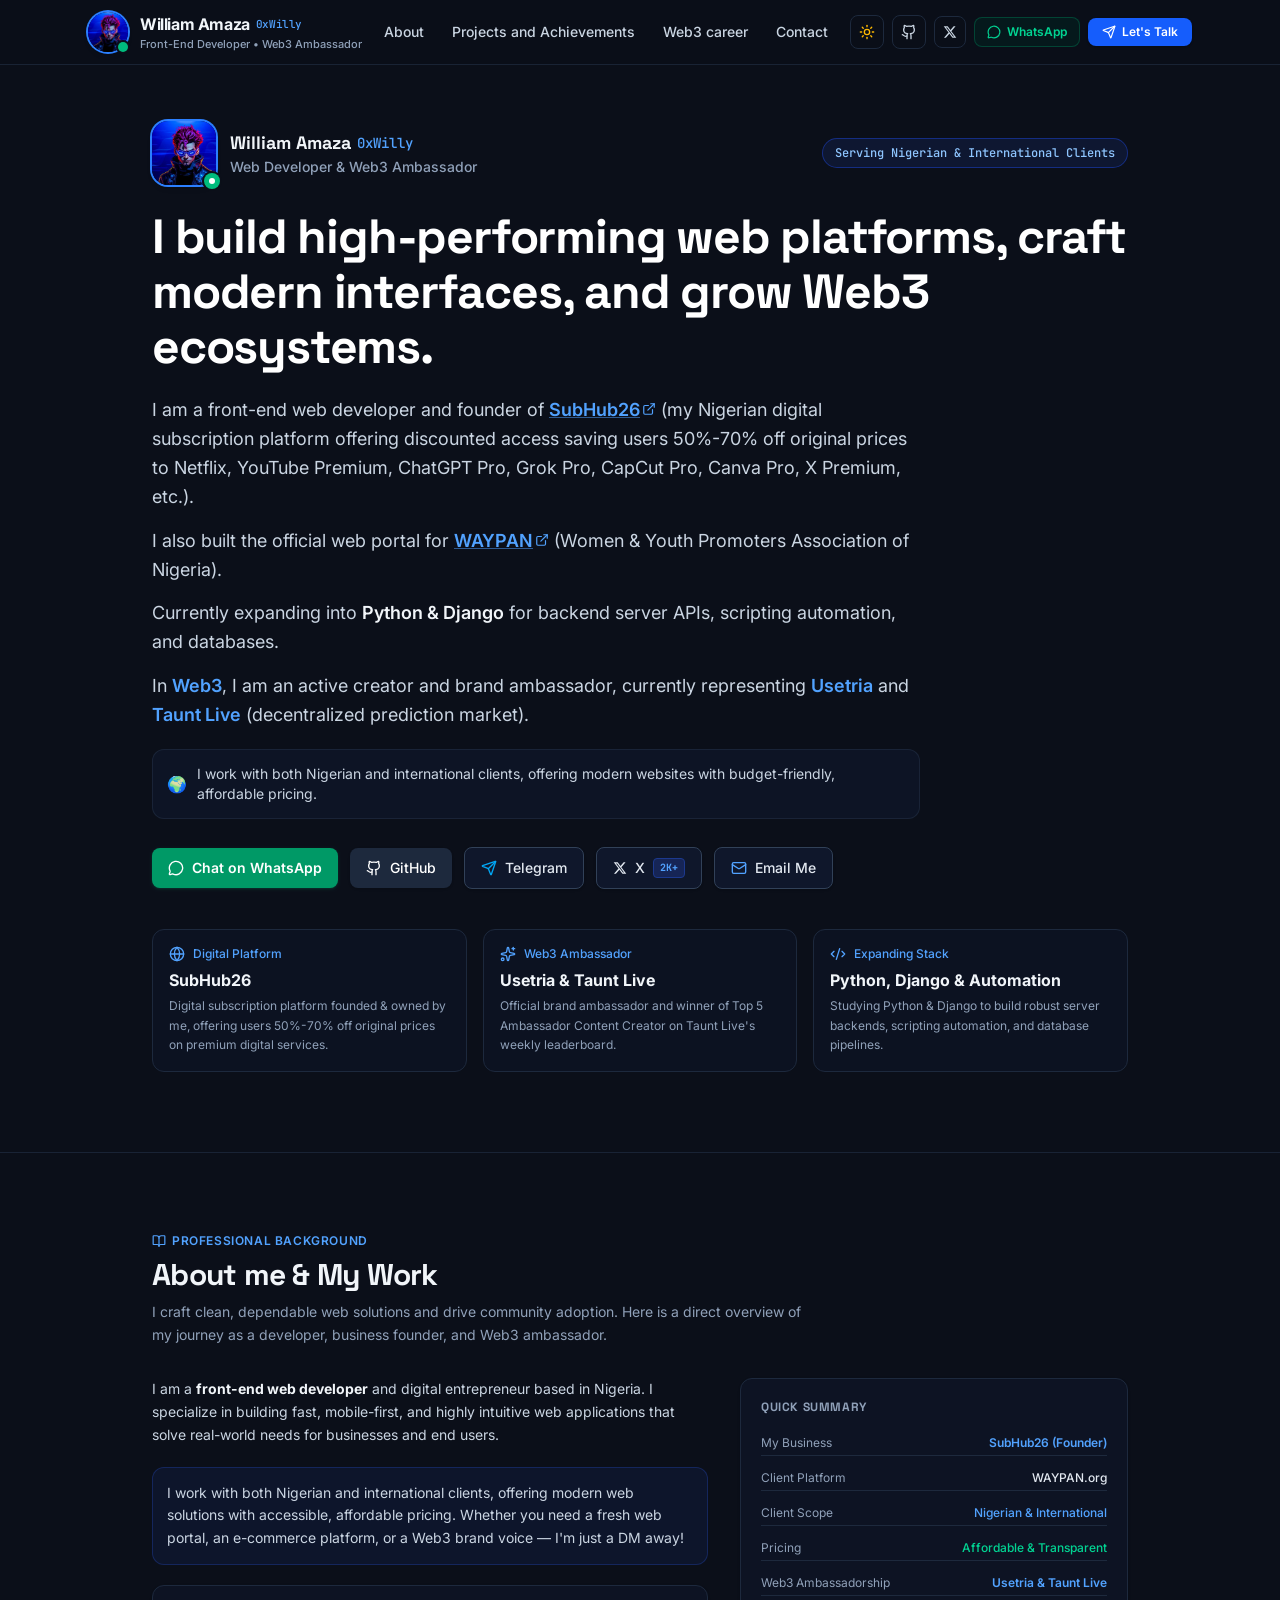
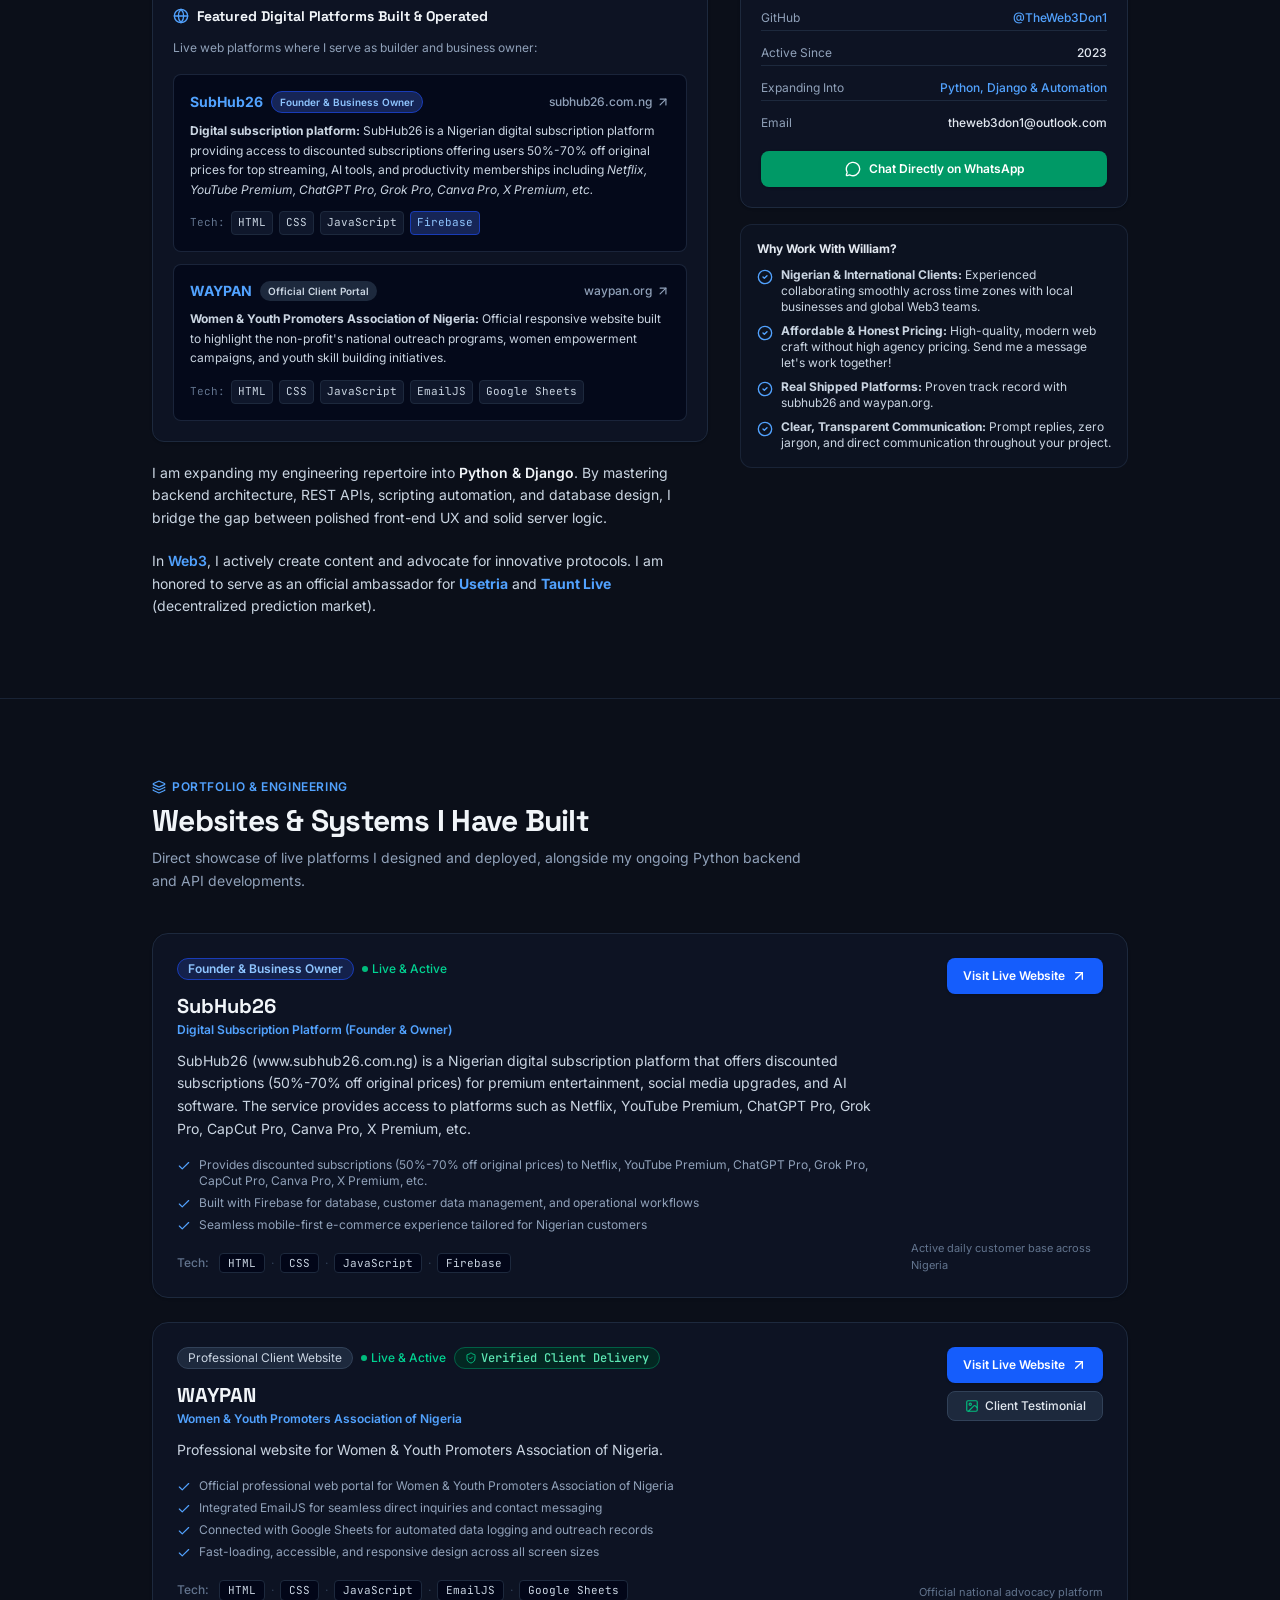
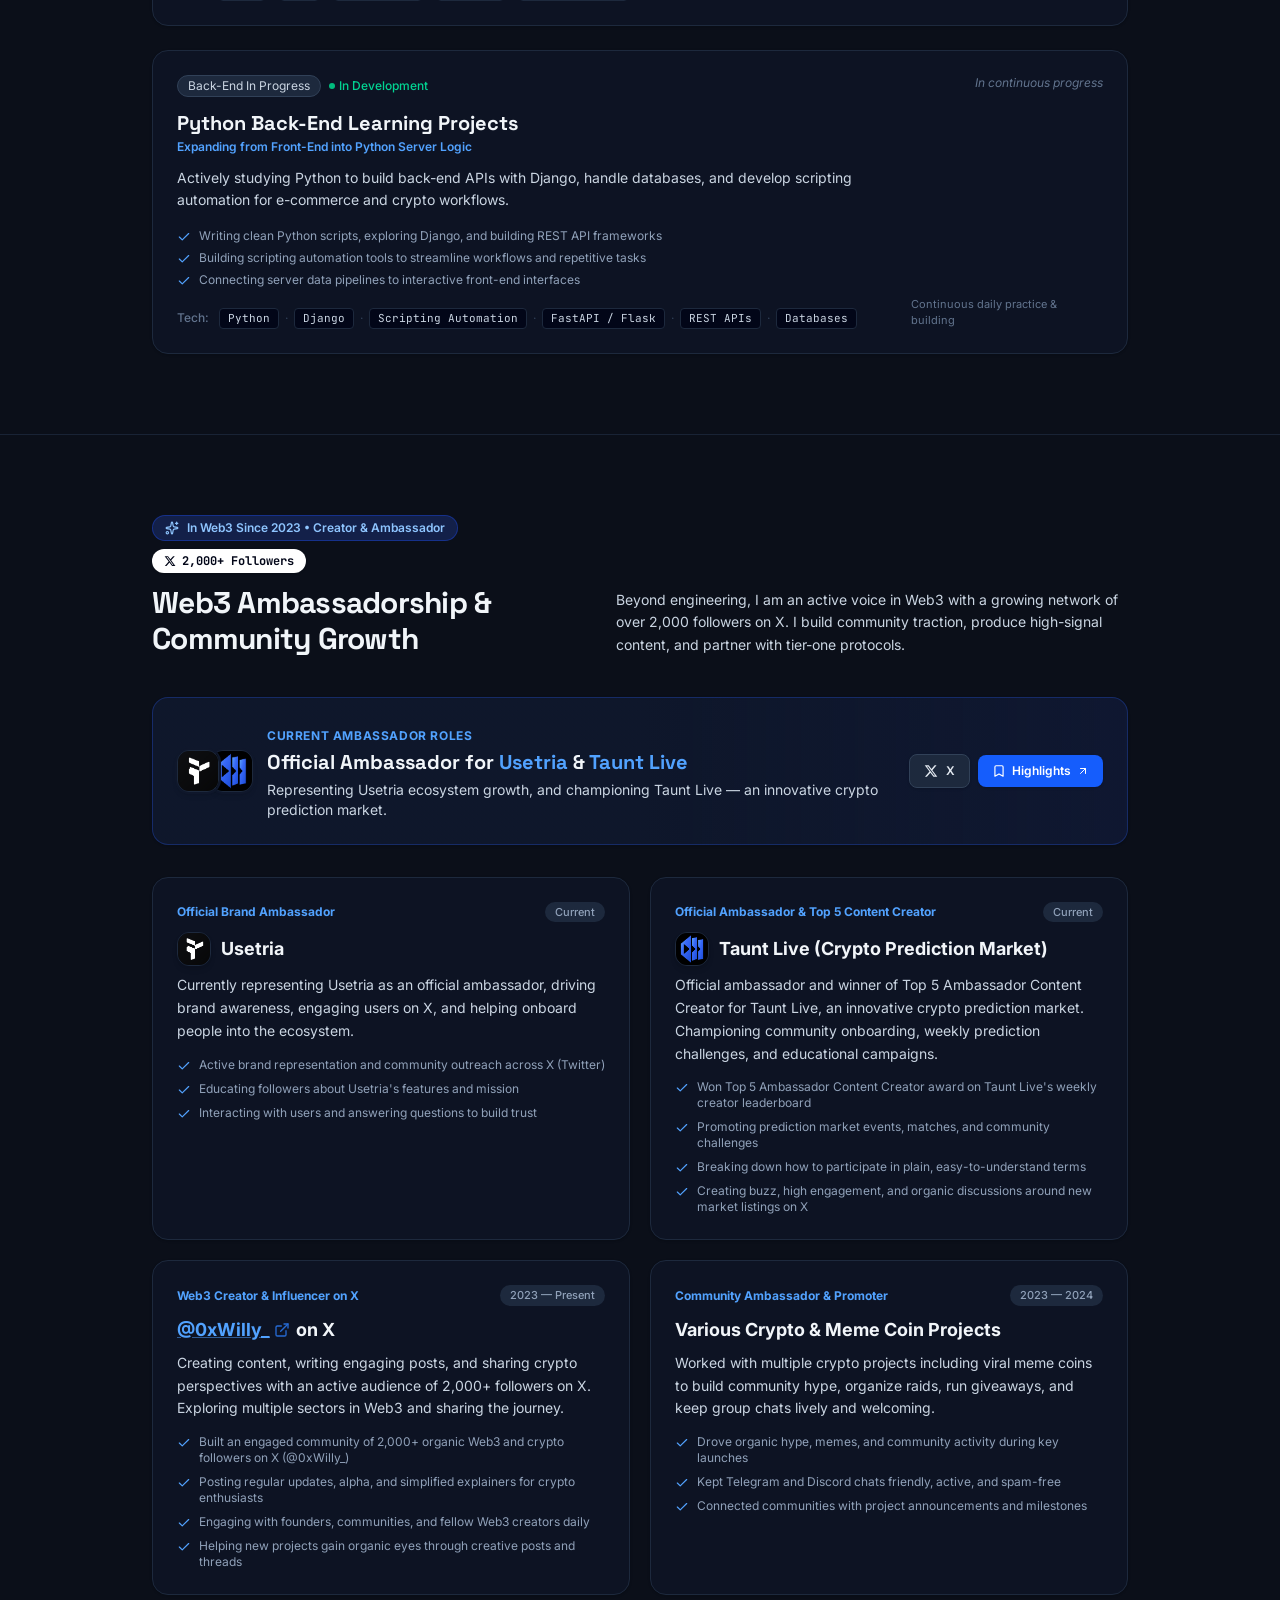
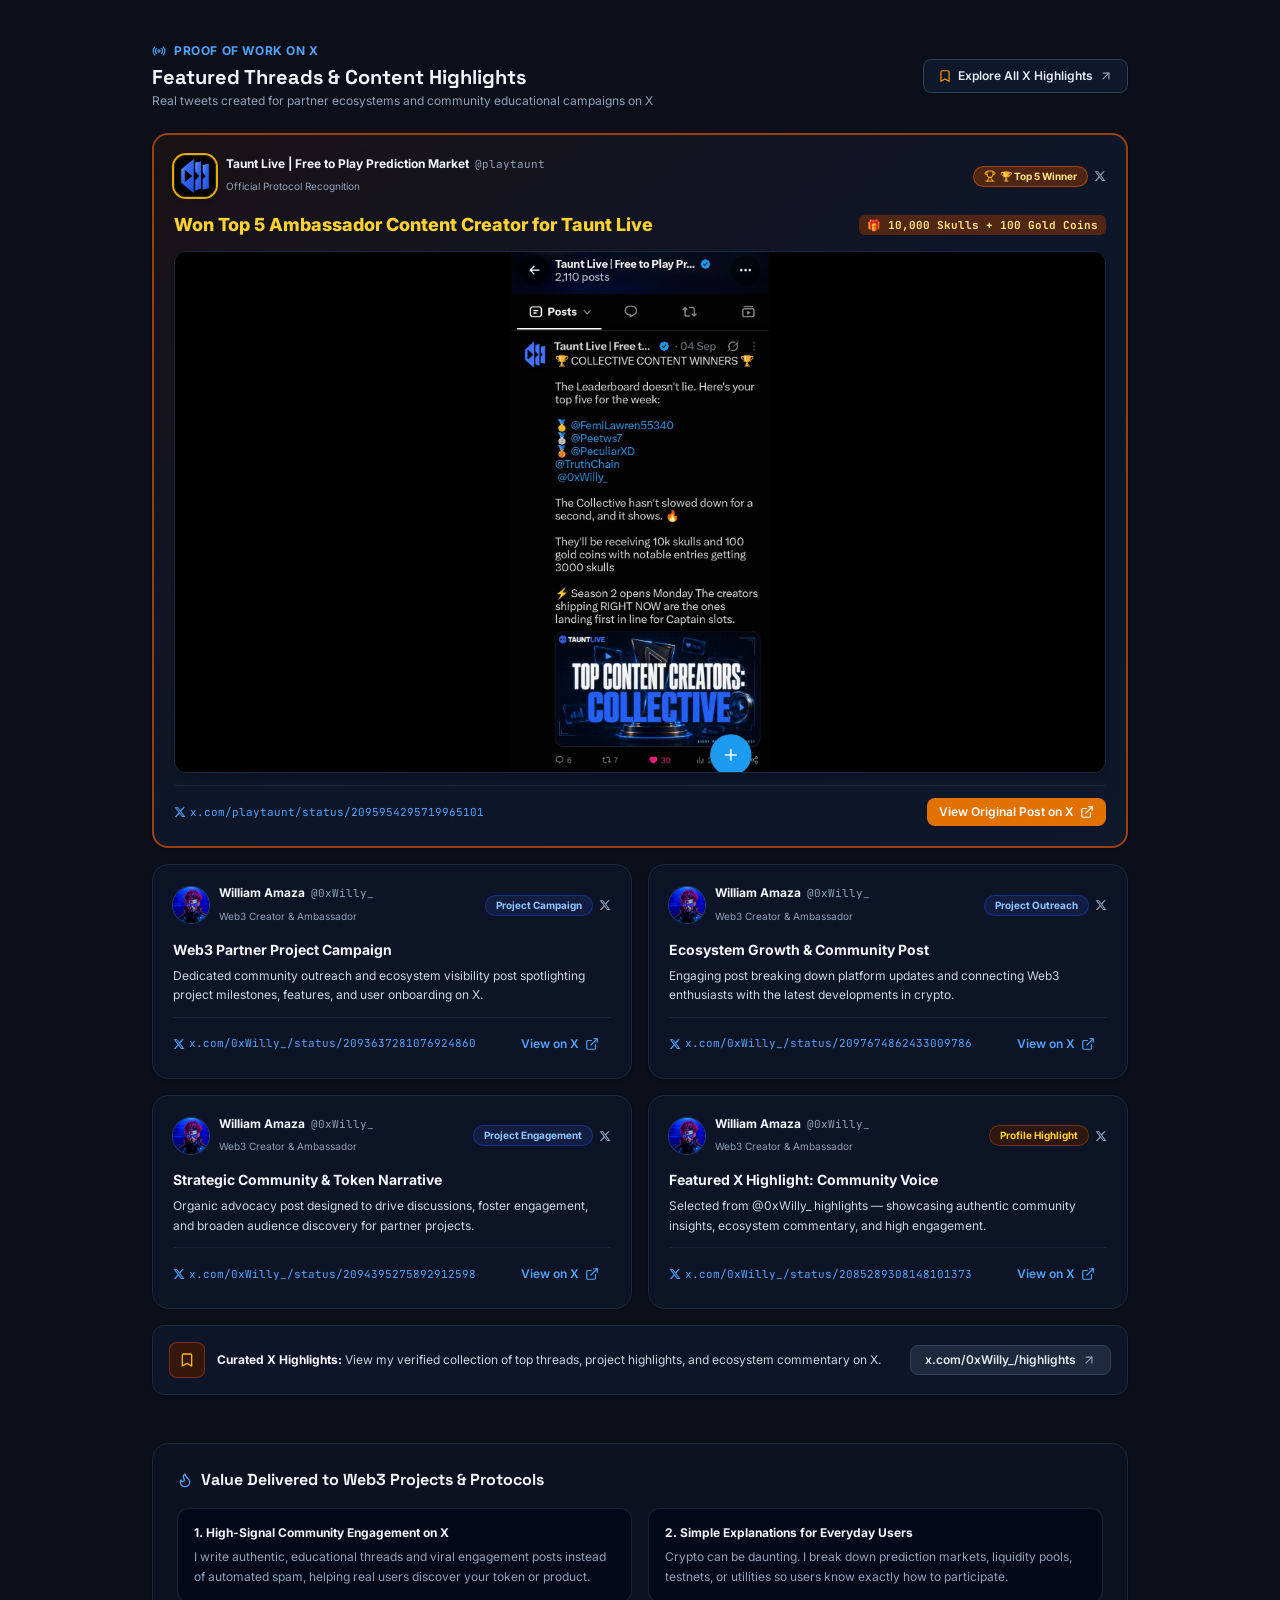
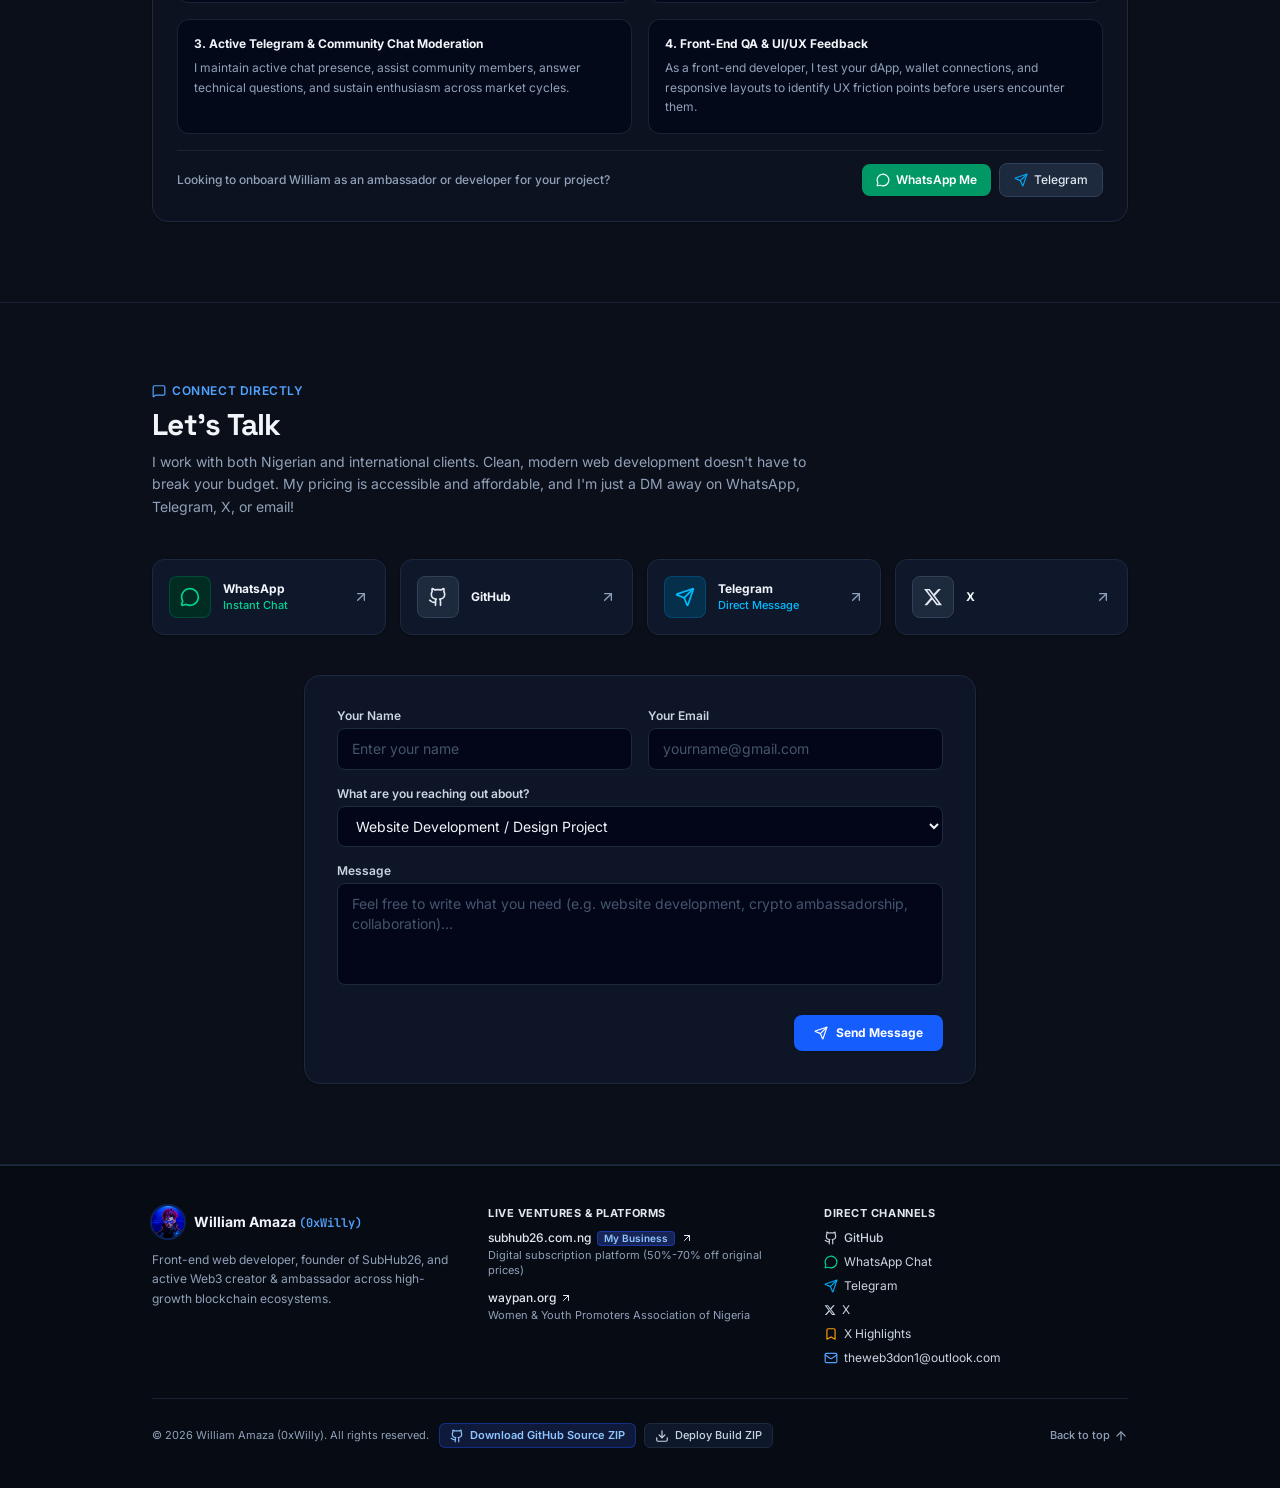
==== index.html @ 0711180e "Add files via upload first deploy" ====
<!doctype html>
<html lang="en" class="scroll-smooth">
  <head>
    <meta charset="UTF-8" />
    <meta name="viewport" content="width=device-width, initial-scale=1.0" />
    <title>William Amaza (0xWilly) - Portfolio</title>
    <link rel="icon" type="image/jpeg" href="./pfp.jpg" />
    <meta name="description" content="Portfolio of William Amaza (0xWilly), Front-End Web Developer learning Python, Founder of SubHub26, and Web3 Ambassador for Usetria and Taunt Live." />
    <meta property="og:title" content="William Amaza (0xWilly) - Portfolio" />
    <meta property="og:description" content="Portfolio of William Amaza (0xWilly), Front-End Web Developer learning Python, Founder of SubHub26, and Web3 Ambassador for Usetria and Taunt Live." />
    <meta property="og:type" content="website" />
    <meta property="og:url" content="https://0xwillydev.github.io" />
    <link rel="canonical" href="https://0xwillydev.github.io" />
    <meta name="twitter:card" content="summary_large_image" />
    <link rel="preconnect" href="https://fonts.googleapis.com">
    <link rel="preconnect" href="https://fonts.gstatic.com" crossorigin>
    <link href="https://fonts.googleapis.com/css2?family=Inter:wght@400;500&family=JetBrains+Mono:wght@400;500&family=Space+Grotesk:wght@500;700&display=swap" rel="stylesheet">
    <script>
      (function() {
        try {
          var originalFetch = window.fetch;
          Object.defineProperty(window, 'fetch', {
            get: function() { return originalFetch; },
            set: function(fn) { originalFetch = fn; },
            configurable: true,
            enumerable: true
          });
        } catch (e) {}

        try {
          const stored = localStorage.getItem('theme');
          const prefersDark = window.matchMedia('(prefers-color-scheme: dark)').matches;
          if (stored === 'dark' || (!stored && prefersDark)) {
            document.documentElement.classList.add('dark');
          } else {
            document.documentElement.classList.remove('dark');
          }
        } catch (e) {}
      })();
    </script>
    <script type="module" crossorigin src="./index-1v_d7ZG9.js"></script>
    <link rel="stylesheet" crossorigin href="./index-CvOsp3_f.css">
  </head>
  <body class="bg-slate-50 dark:bg-[#0b0f19] text-slate-900 dark:text-slate-100 antialiased selection:bg-blue-500/20 selection:text-blue-600 dark:selection:text-blue-400 font-sans">
    <div id="root"></div>
  </body>
</html>
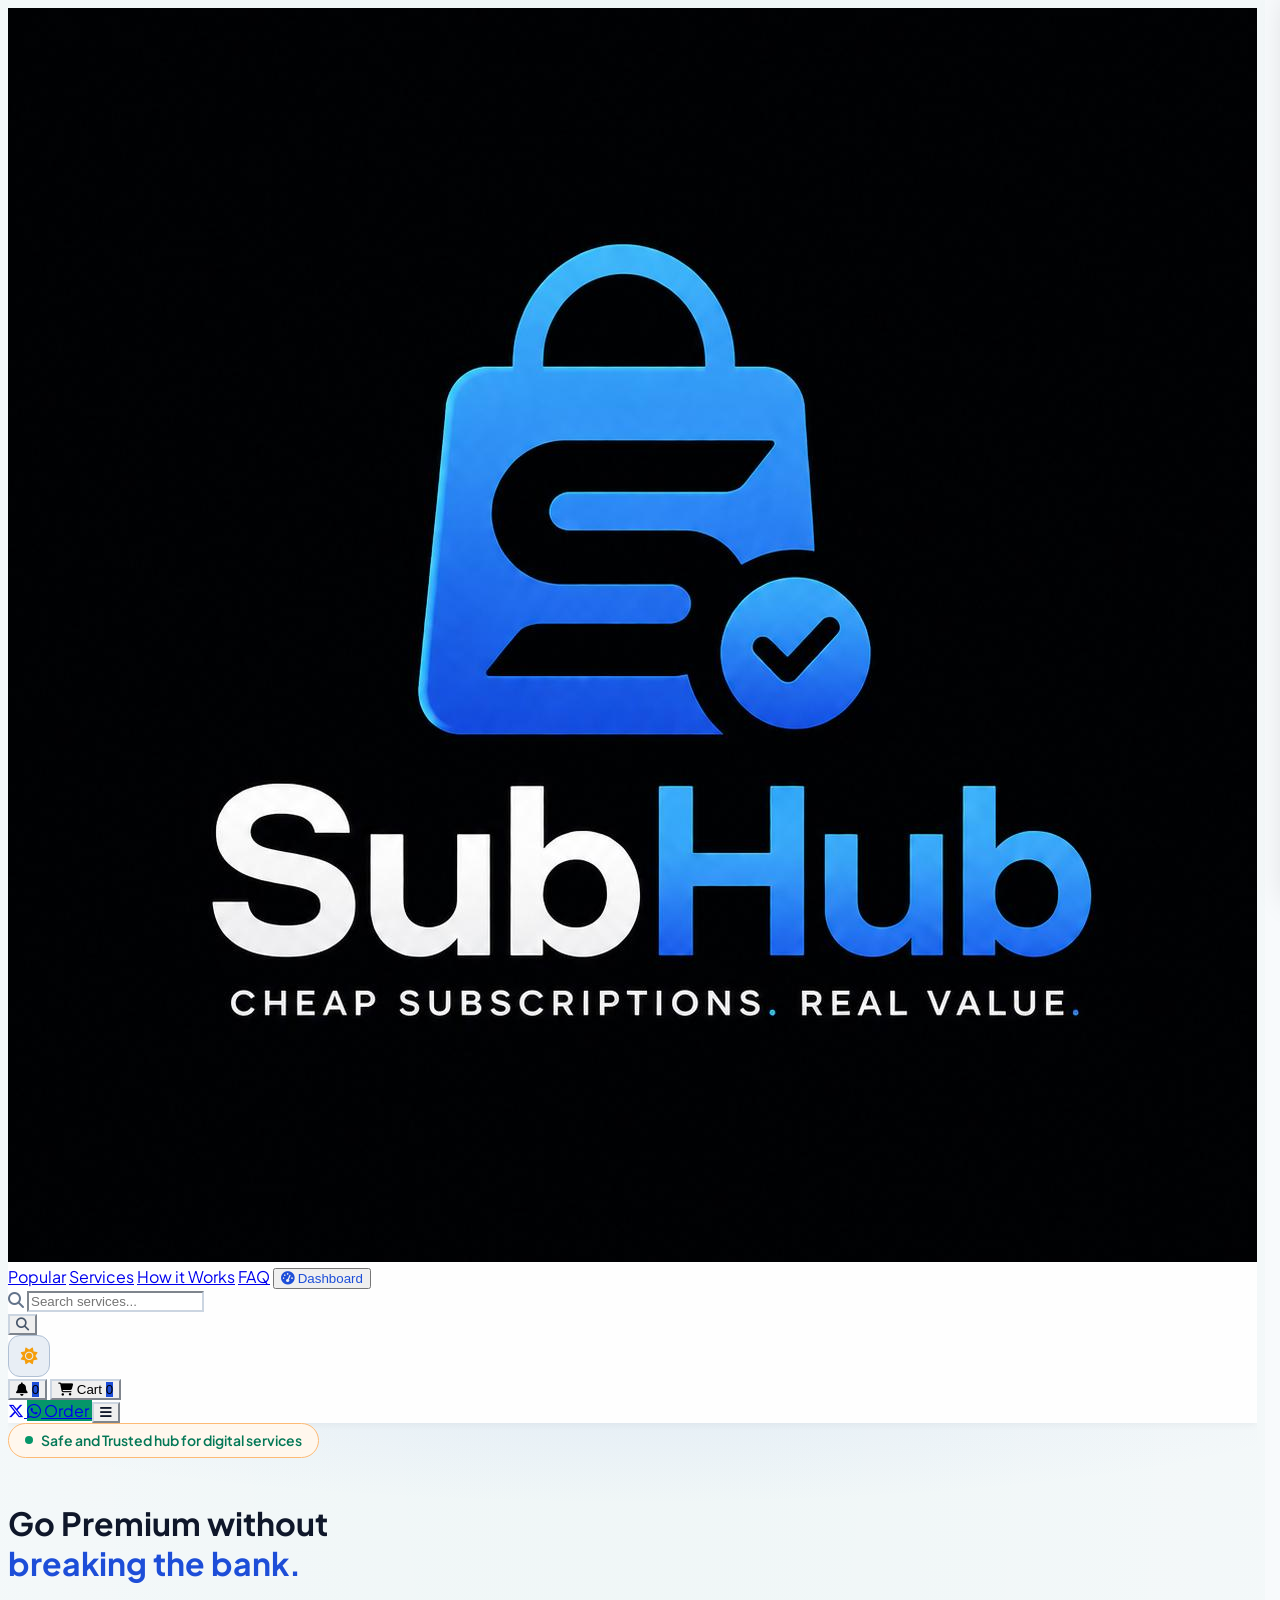
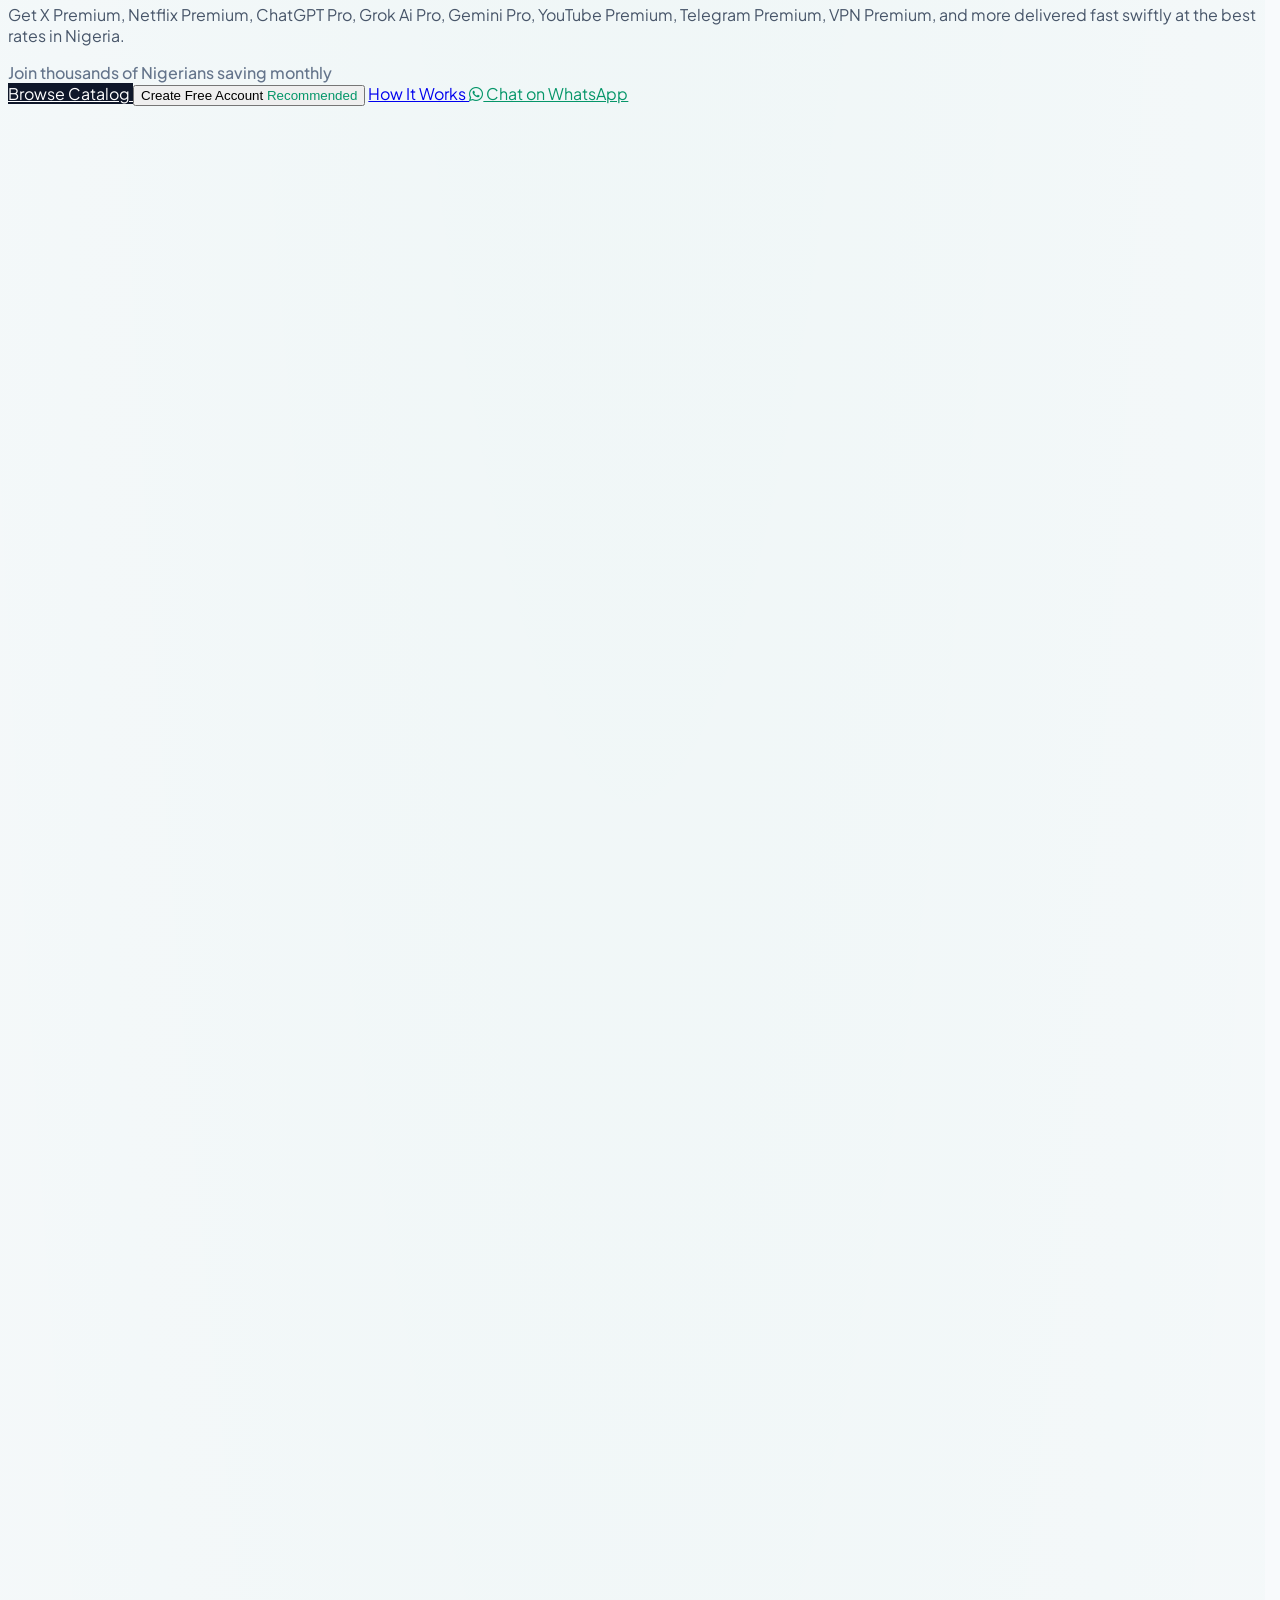
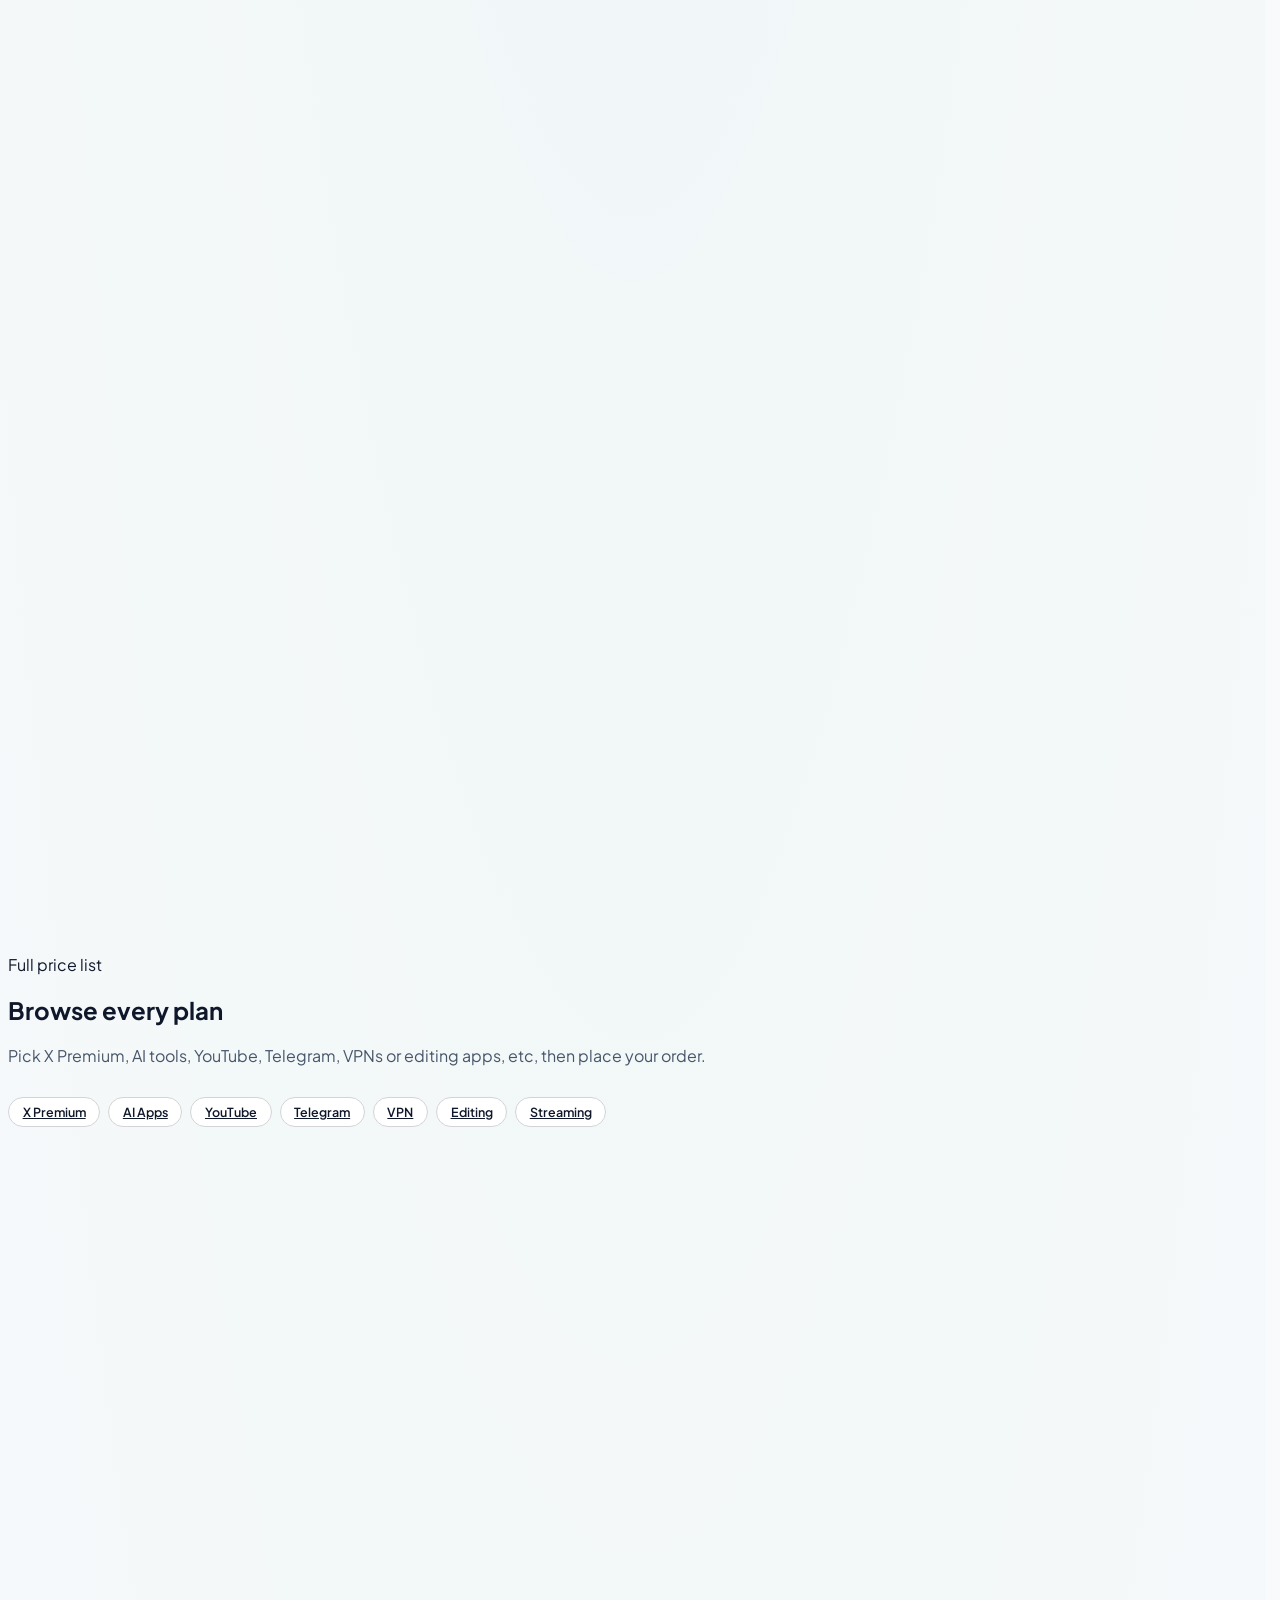
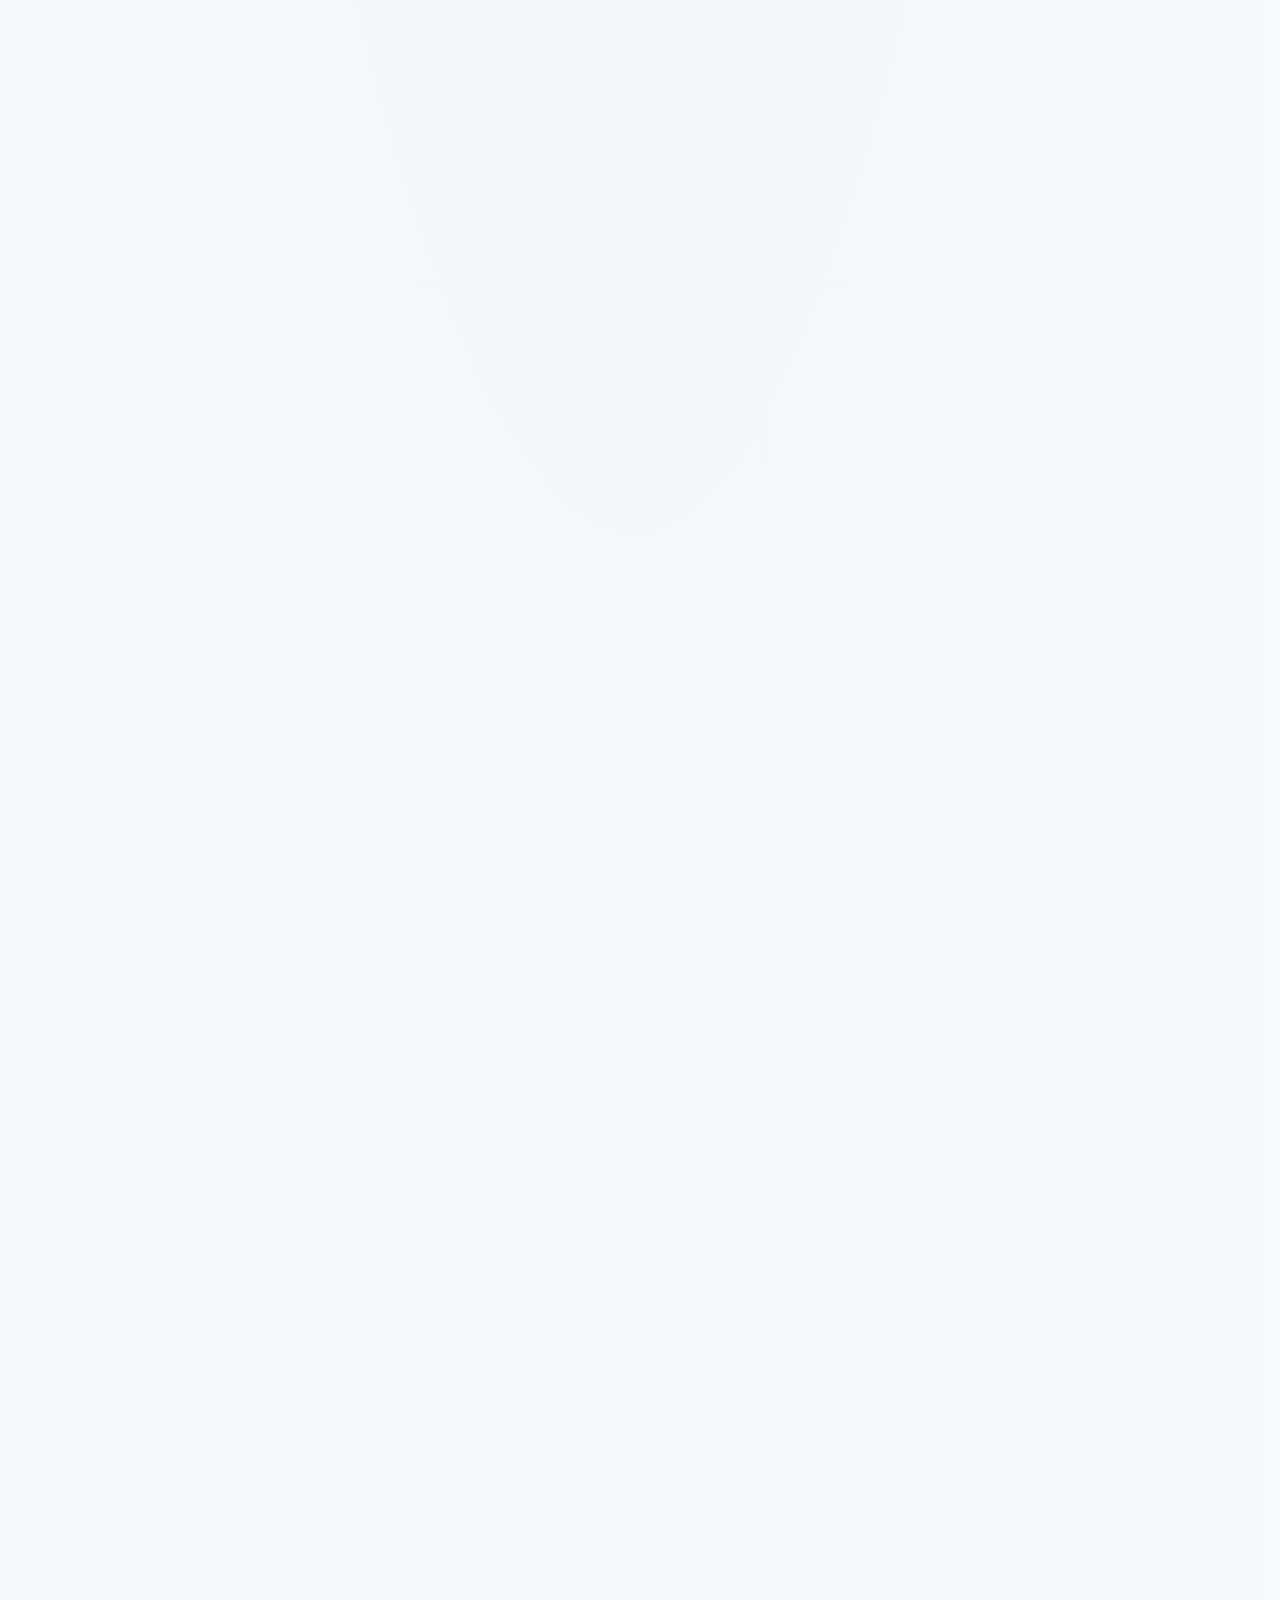
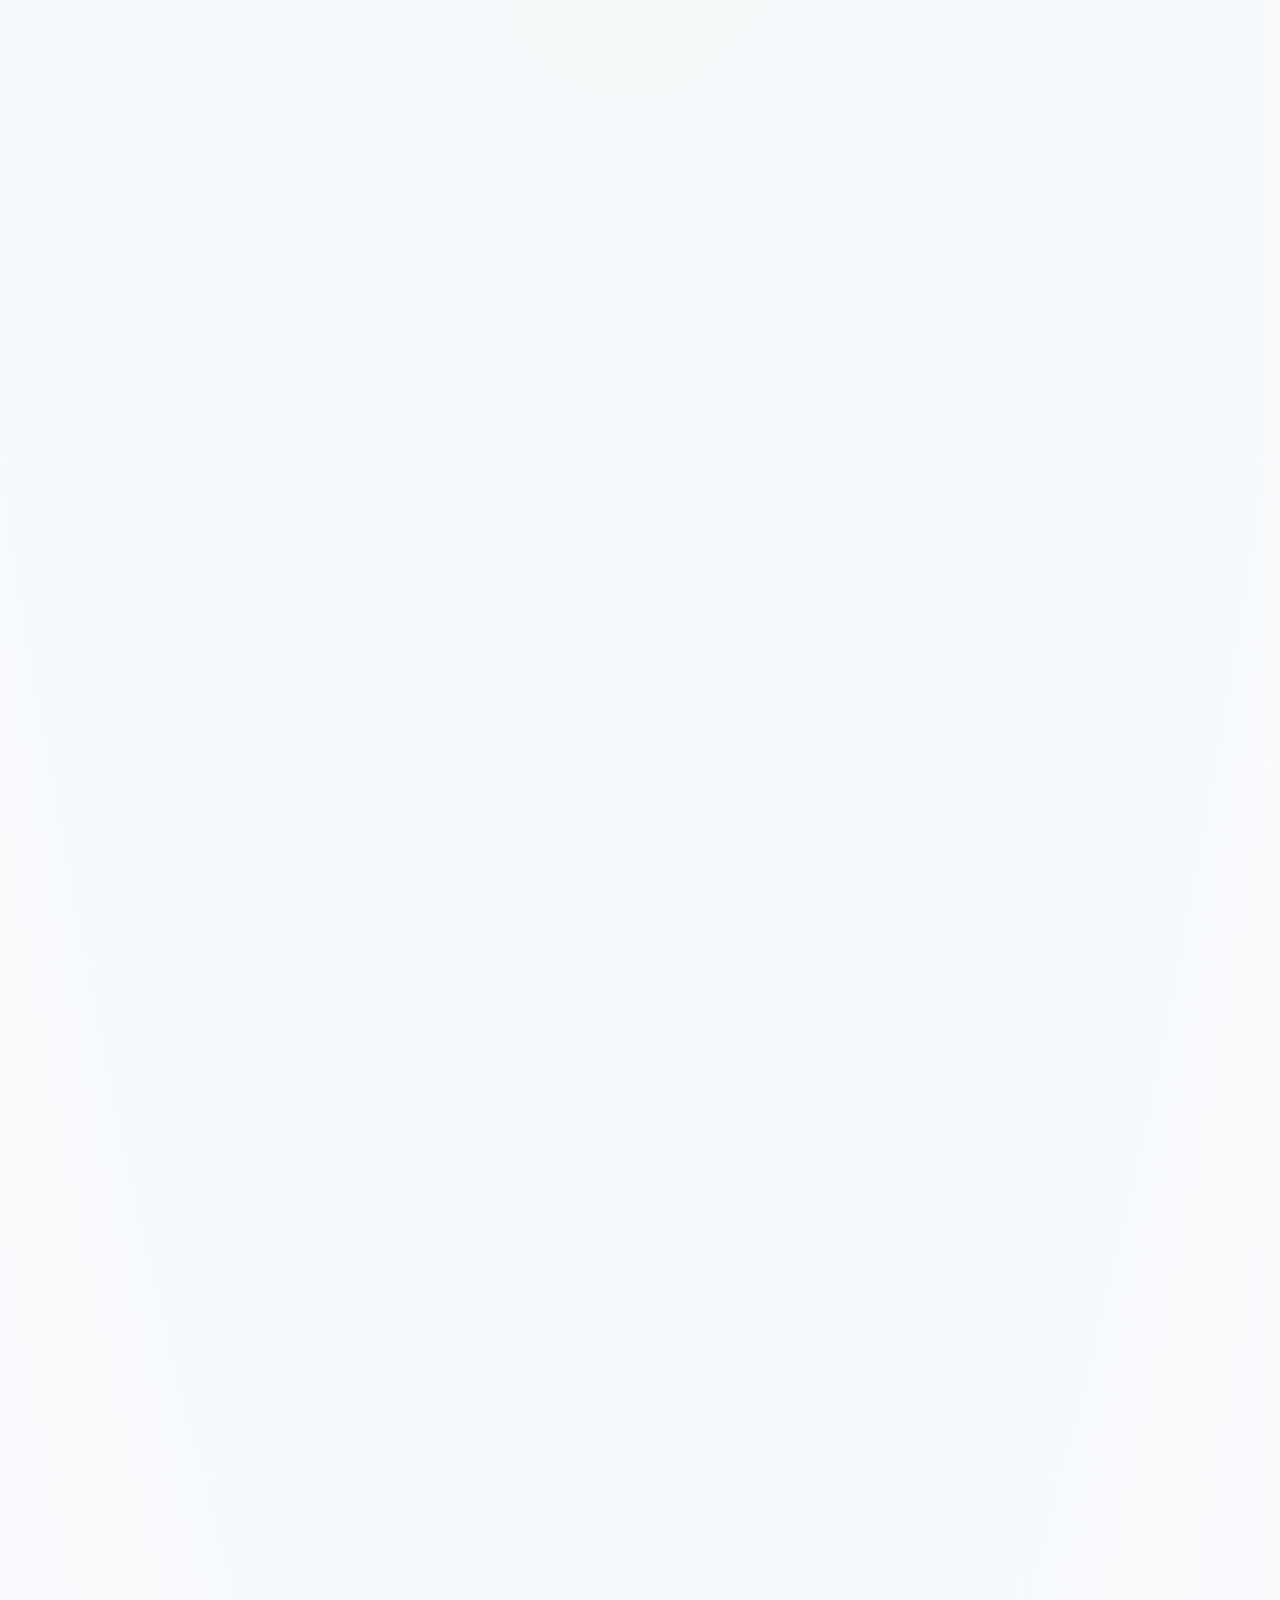
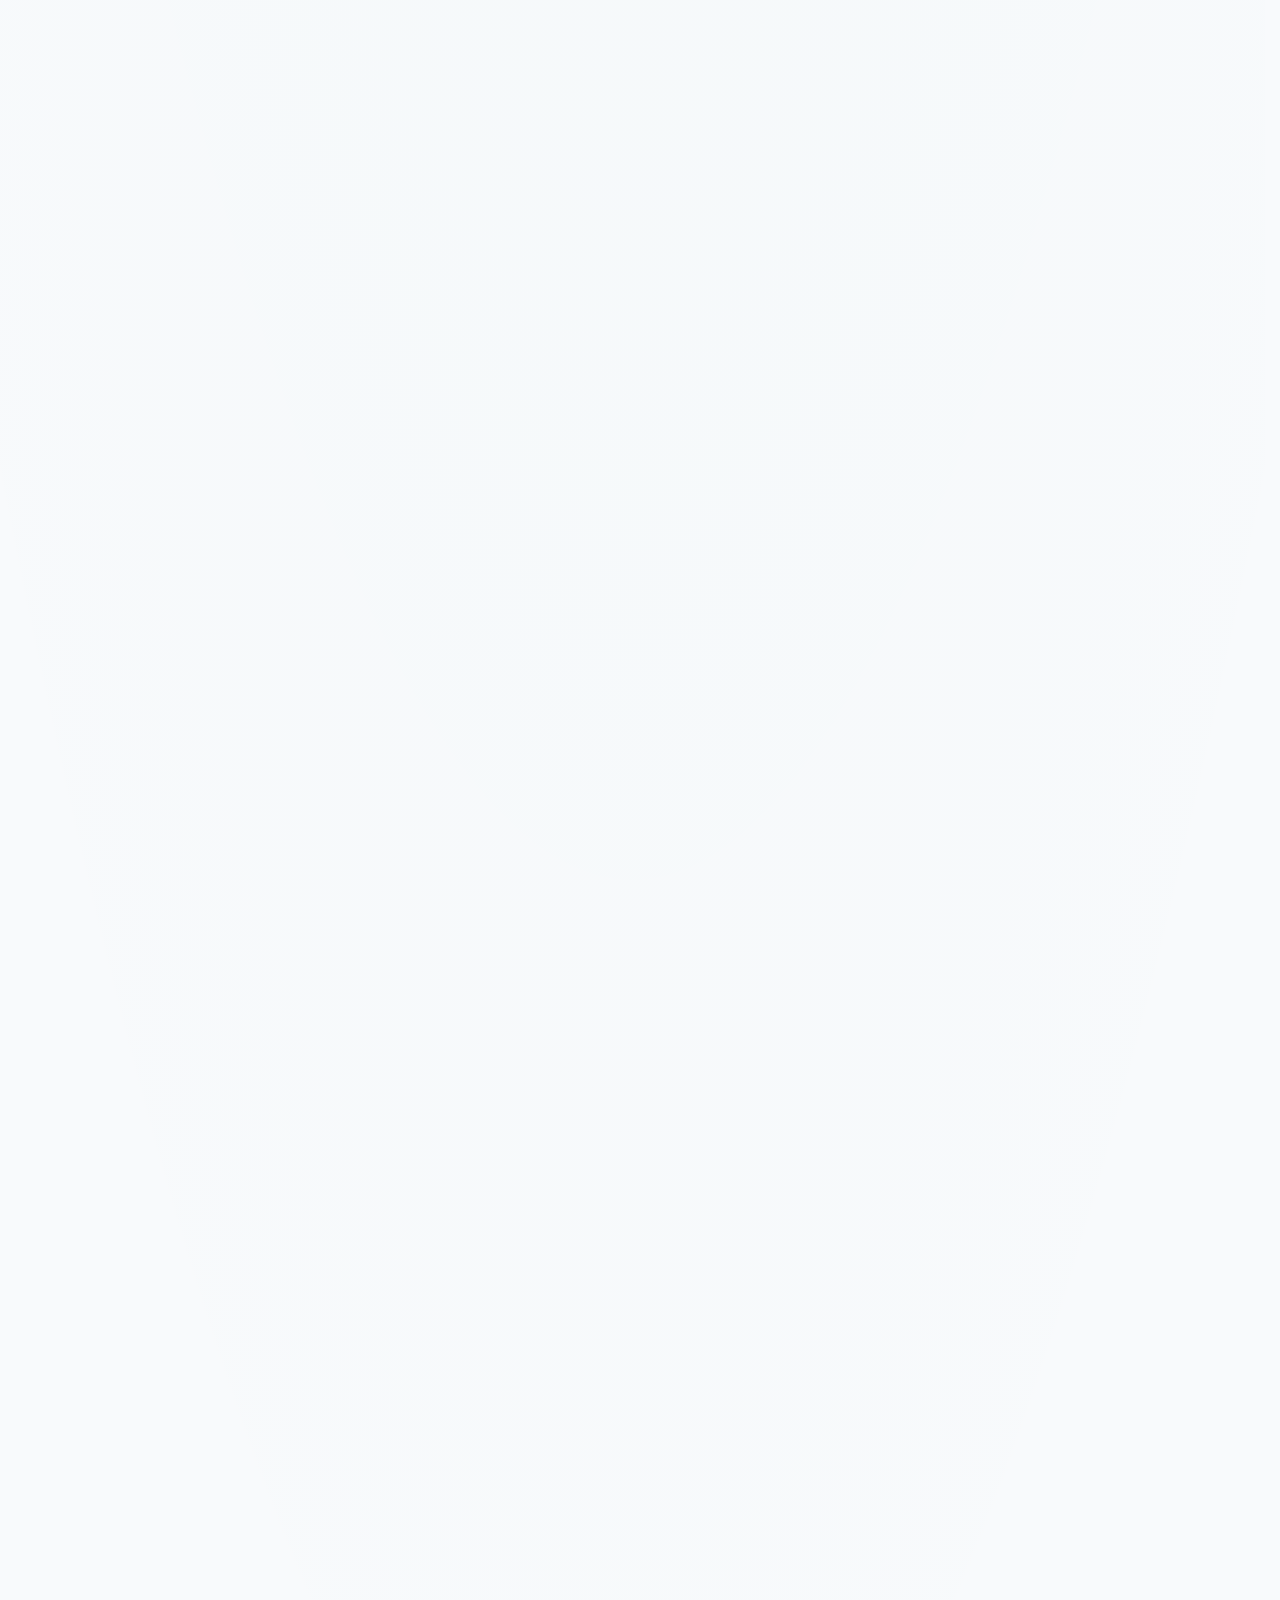
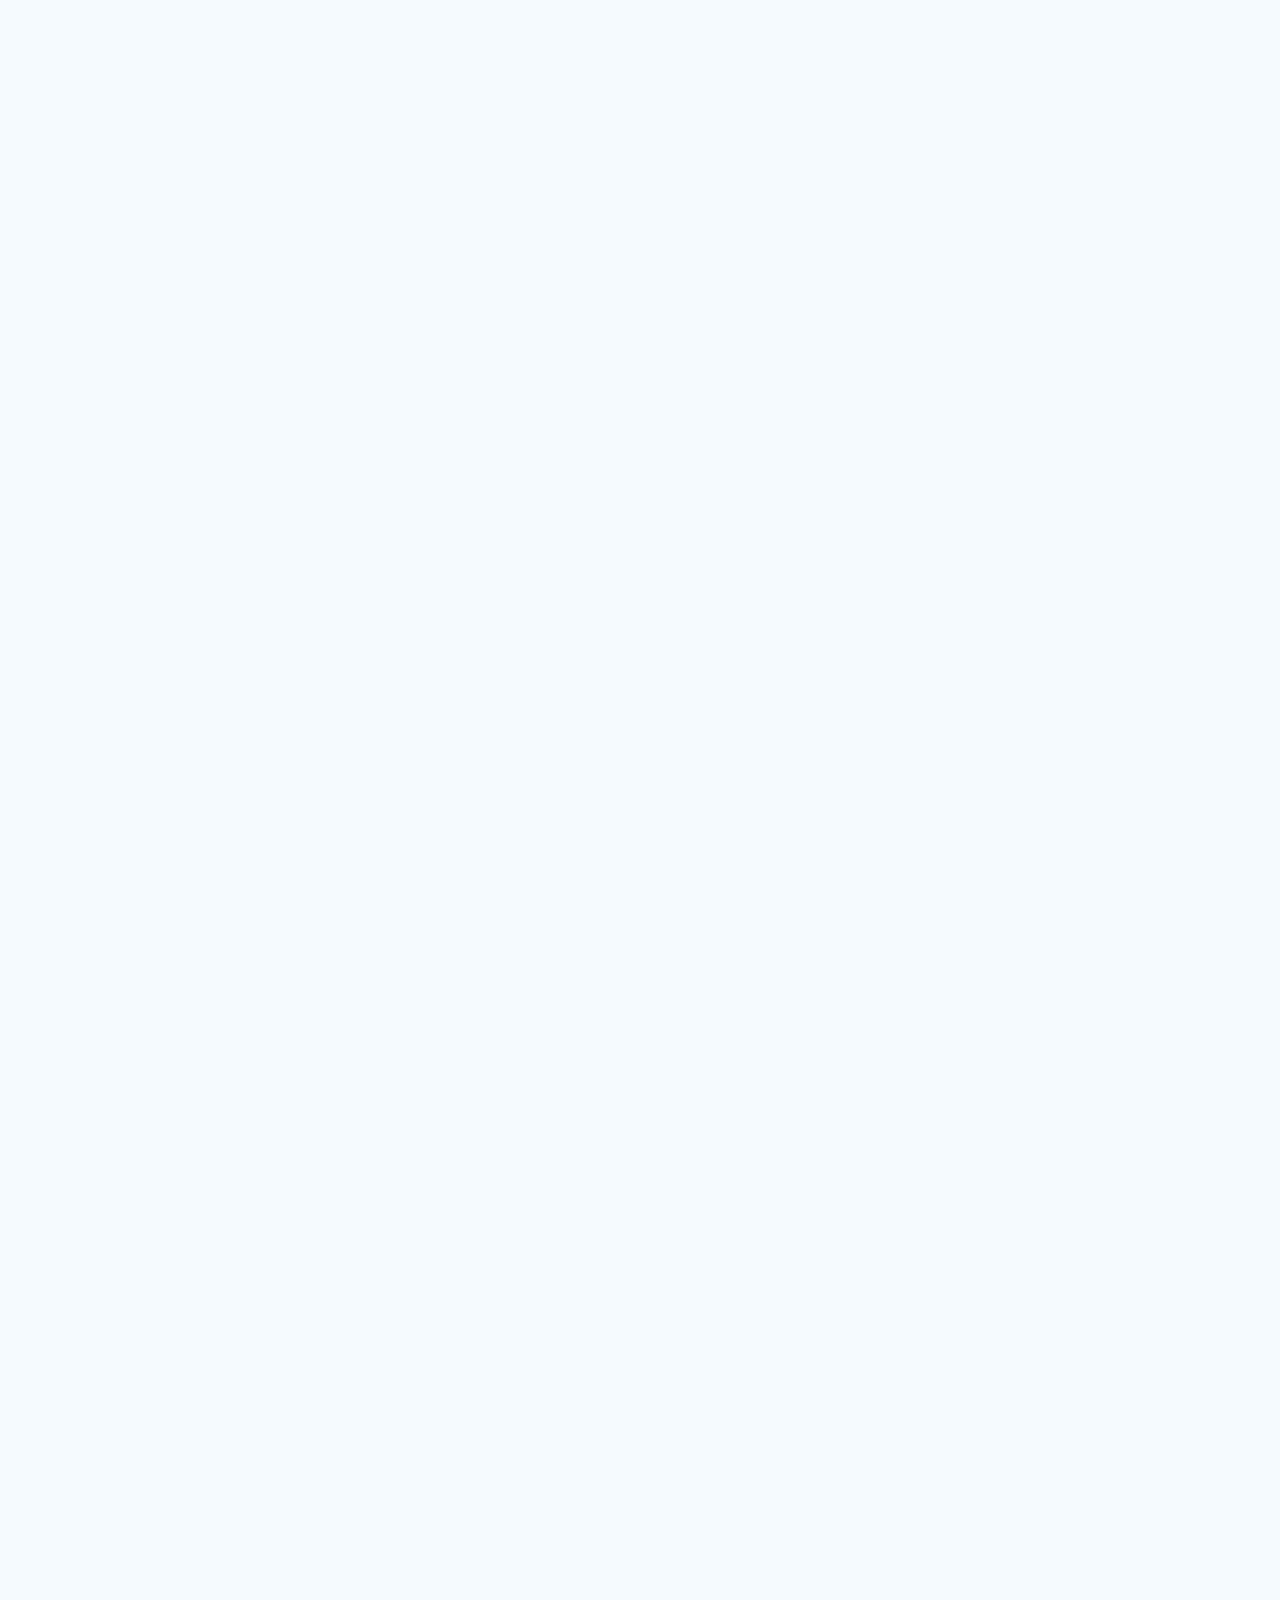
==== commit 9201e6d0: "Add files via upload" ====
--- a/index.html
+++ b/index.html
@@ -1,48 +1,1631 @@
-<!doctype html>
-<html lang="en" class="scroll-smooth">
-  <head>
-    <meta charset="UTF-8" />
-    <meta name="viewport" content="width=device-width, initial-scale=1.0" />
-    <title>William Amaza (0xWilly) - Portfolio</title>
-    <link rel="icon" type="image/jpeg" href="./pfp.jpg" />
-    <meta name="description" content="Portfolio of William Amaza (0xWilly), Front-End Web Developer learning Python, Founder of SubHub26, and Web3 Ambassador for Usetria and Taunt Live." />
-    <meta property="og:title" content="William Amaza (0xWilly) - Portfolio" />
-    <meta property="og:description" content="Portfolio of William Amaza (0xWilly), Front-End Web Developer learning Python, Founder of SubHub26, and Web3 Ambassador for Usetria and Taunt Live." />
-    <meta property="og:type" content="website" />
-    <meta property="og:url" content="https://0xwillydev.github.io" />
-    <link rel="canonical" href="https://0xwillydev.github.io" />
-    <meta name="twitter:card" content="summary_large_image" />
-    <link rel="preconnect" href="https://fonts.googleapis.com">
-    <link rel="preconnect" href="https://fonts.gstatic.com" crossorigin>
-    <link href="https://fonts.googleapis.com/css2?family=Inter:wght@400;500&family=JetBrains+Mono:wght@400;500&family=Space+Grotesk:wght@500;700&display=swap" rel="stylesheet">
+<!DOCTYPE html>
+<html lang="en" data-theme="light">
+<head>
+    <meta charset="UTF-8">
+    <meta name="viewport" content="width=device-width, initial-scale=1.0">
+    <meta name="google-site-verification" content="eHvFYcADICj-OuETxzBpsef040EE92STcHlC6EHhaJ8" />
+
+    <!-- Primary SEO (unique to SubHub26) -->
+    <title>SubHub26 | Buy X Premium, Netflix, ChatGPT, Grok, YouTube & VPN in Nigeria</title>
+    <meta name="description" content="SubHub26 is Nigeria’s cheap premium subscription shop. Buy X Premium from ₦8,500, Netflix Premium, ChatGPT Pro, Grok Pro, YouTube Premium, Telegram Premium, Canva, CapCut and VPNs. Fast WhatsApp delivery on subhub26.com.ng.">
+    <meta name="keywords" content="SubHub, SubHub26, SubHub Nigeria, subhub26.com.ng, SubHub 26, buy X Premium Nigeria, cheap Netflix Nigeria, ChatGPT Pro Nigeria, Grok Pro price, YouTube Premium Nigeria, Telegram Premium Nigeria, Telegram Stars Nigeria, NordVPN Nigeria, ExpressVPN Nigeria, Canva Pro Nigeria, CapCut Pro Nigeria, cheap VPN Nigeria">
+    <meta name="author" content="SubHub26">
+    <meta name="robots" content="index, follow, max-image-preview:large">
+    <meta name="theme-color" content="#F8FAFC">
+    <link rel="canonical" href="https://subhub26.com.ng/">
+
+    <!-- Open Graph -->
+    <meta property="og:type" content="website">
+    <meta property="og:site_name" content="SubHub26">
+    <meta property="og:locale" content="en_NG">
+    <meta property="og:url" content="https://subhub26.com.ng/">
+    <meta property="og:title" content="SubHub26 | Cheap X Premium, Netflix, ChatGPT & VPN in Nigeria">
+    <meta property="og:description" content="Buy X Premium, Netflix Premium, ChatGPT Pro, Grok Pro, YouTube Premium, Telegram and VPNs in Naira. Order on WhatsApp via subhub26.com.ng.">
+    <meta property="og:image" content="https://subhub26.com.ng/subhub-logo.png">
+    <meta property="og:image:alt" content="SubHub26 logo">
+
+    <!-- Twitter Card -->
+    <meta name="twitter:card" content="summary_large_image">
+    <meta name="twitter:title" content="SubHub26 | Cheap X Premium, Netflix, ChatGPT & VPN in Nigeria">
+    <meta name="twitter:description" content="X Premium, Netflix, ChatGPT, Grok, YouTube, Telegram and VPNs at discounted Naira prices. Order on WhatsApp — subhub26.com.ng">
+    <meta name="twitter:image" content="https://subhub26.com.ng/subhub-logo.png">
+
+    <!-- Geo / local signal -->
+    <meta name="geo.region" content="NG">
+    <meta name="geo.placename" content="Nigeria">
+
+    <!-- Favicon -->
+    <link rel="icon" href="subhub-logo.png" type="image/png">
+    <link rel="apple-touch-icon" href="subhub-logo.png">
+
+    <!-- Structured data: Organization + WebSite -->
+    <script type="application/ld+json">
+    {
+      "@context": "https://schema.org",
+      "@graph": [
+        {
+          "@type": "Organization",
+          "@id": "https://subhub26.com.ng/#organization",
+          "name": "SubHub26",
+          "alternateName": ["SubHub", "SubHub 26", "Sub Hub 26", "SubHub Nigeria"],
+          "url": "https://subhub26.com.ng/",
+          "logo": "https://subhub26.com.ng/subhub-logo.png",
+          "sameAs": [
+            "https://x.com/subhub26_ng",
+            "https://x.com/0xwilly_"
+          ],
+          "description": "SubHub26 sells discounted premium subscriptions in Nigeria including X Premium, Netflix, ChatGPT Pro, Grok Pro, YouTube Premium, Telegram Premium and VPN services with fast WhatsApp delivery.",
+          "areaServed": {
+            "@type": "Country",
+            "name": "Nigeria"
+          },
+          "contactPoint": {
+            "@type": "ContactPoint",
+            "contactType": "customer support",
+            "availableLanguage": ["English"],
+            "url": "https://wa.link/71id1z"
+          }
+        },
+        {
+          "@type": "WebSite",
+          "@id": "https://subhub26.com.ng/#website",
+          "url": "https://subhub26.com.ng/",
+          "name": "SubHub26",
+          "alternateName": ["SubHub", "SubHub Nigeria"],
+          "description": "Affordable premium subscriptions in Nigeria — X Premium, Netflix, ChatGPT, Grok, YouTube, Telegram & VPN.",
+          "publisher": { "@id": "https://subhub26.com.ng/#organization" },
+          "inLanguage": "en-NG",
+          "potentialAction": {
+            "@type": "SearchAction",
+            "target": "https://subhub26.com.ng/?q={search_term_string}",
+            "query-input": "required name=search_term_string"
+          }
+        }
+      ]
+    }
+    </script>
+    
+    <!-- Tailwind CSS -->
+    <script src="https://cdn.tailwindcss.com"></script>
     <script>
       (function() {
-        try {
-          var originalFetch = window.fetch;
-          Object.defineProperty(window, 'fetch', {
-            get: function() { return originalFetch; },
-            set: function(fn) { originalFetch = fn; },
-            configurable: true,
-            enumerable: true
-          });
-        } catch (e) {}
-
-        try {
-          const stored = localStorage.getItem('theme');
-          const prefersDark = window.matchMedia('(prefers-color-scheme: dark)').matches;
-          if (stored === 'dark' || (!stored && prefersDark)) {
-            document.documentElement.classList.add('dark');
-          } else {
-            document.documentElement.classList.remove('dark');
-          }
-        } catch (e) {}
+        const origWarn = console.warn;
+        console.warn = function(msg) {
+          if (typeof msg === 'string' && msg.includes('cdn.tailwindcss.com')) return;
+          origWarn.apply(console, arguments);
+        };
       })();
     </script>
-    <script type="module" crossorigin src="./index-1v_d7ZG9.js"></script>
-    <link rel="stylesheet" crossorigin href="./index-CvOsp3_f.css">
-  </head>
-  <body class="bg-slate-50 dark:bg-[#0b0f19] text-slate-900 dark:text-slate-100 antialiased selection:bg-blue-500/20 selection:text-blue-600 dark:selection:text-blue-400 font-sans">
-    <div id="root"></div>
-  </body>
+    
+    <!-- Firebase SDKs -->
+    <script src="https://www.gstatic.com/firebasejs/10.12.2/firebase-app-compat.js"></script>
+    <script src="https://www.gstatic.com/firebasejs/10.12.2/firebase-auth-compat.js"></script>
+    <script src="https://www.gstatic.com/firebasejs/10.12.2/firebase-firestore-compat.js"></script>
+    
+    <!-- Font Awesome -->
+    <link rel="stylesheet" href="https://cdnjs.cloudflare.com/ajax/libs/font-awesome/6.5.1/css/all.min.css">
+    
+    <!-- Custom CSS -->
+    <link rel="stylesheet" href="css/style.css?v=20260923lightfix">
+
+    <script type="application/ld+json">
+    {
+      "@context": "https://schema.org",
+      "@type": "ItemList",
+      "name": "SubHub26 premium subscriptions in Nigeria",
+      "itemListElement": [
+        {"@type":"ListItem","position":1,"item":{"@type":"Product","name":"X Premium","description":"Buy X Premium in Nigeria from ₦8,500.","url":"https://subhub26.com.ng/x-premium","offers":{"@type":"AggregateOffer","priceCurrency":"NGN","lowPrice":"8500","highPrice":"13500","availability":"https://schema.org/InStock"}}},
+        {"@type":"ListItem","position":2,"item":{"@type":"Product","name":"ChatGPT Pro","description":"ChatGPT Pro in Nigeria. Currently out of stock, available soon.","url":"https://subhub26.com.ng/ai","offers":{"@type":"Offer","priceCurrency":"NGN","price":"8500","availability":"https://schema.org/OutOfStock"}}},
+        {"@type":"ListItem","position":3,"item":{"@type":"Product","name":"Grok AI Pro","description":"Grok AI Pro in Nigeria from ₦20,000.","url":"https://subhub26.com.ng/ai","offers":{"@type":"AggregateOffer","priceCurrency":"NGN","lowPrice":"20000","highPrice":"33000","availability":"https://schema.org/InStock"}}},
+        {"@type":"ListItem","position":4,"item":{"@type":"Product","name":"YouTube Premium","description":"YouTube Premium in Nigeria from ₦1,000.","url":"https://subhub26.com.ng/youtube","offers":{"@type":"AggregateOffer","priceCurrency":"NGN","lowPrice":"1000","highPrice":"3500","availability":"https://schema.org/InStock"}}},
+        {"@type":"ListItem","position":5,"item":{"@type":"Product","name":"Telegram Premium","description":"Telegram Premium in Nigeria from ₦19,800.","url":"https://subhub26.com.ng/telegram","offers":{"@type":"AggregateOffer","priceCurrency":"NGN","lowPrice":"19800","highPrice":"49000","availability":"https://schema.org/InStock"}}},
+        {"@type":"ListItem","position":6,"item":{"@type":"Product","name":"Netflix Premium","description":"Netflix Premium in Nigeria from ₦4,000.","url":"https://subhub26.com.ng/netflix","offers":{"@type":"AggregateOffer","priceCurrency":"NGN","lowPrice":"4000","highPrice":"8000","availability":"https://schema.org/InStock"}}},
+        {"@type":"ListItem","position":7,"item":{"@type":"Product","name":"VPN Services","description":"NordVPN, ExpressVPN, Proton, IPVanish and HMA from ₦1,000.","url":"https://subhub26.com.ng/vpn","offers":{"@type":"AggregateOffer","priceCurrency":"NGN","lowPrice":"1000","highPrice":"3400","availability":"https://schema.org/InStock"}}},
+        {"@type":"ListItem","position":8,"item":{"@type":"Product","name":"Canva Pro","description":"Canva Pro in Nigeria from ₦1,700.","url":"https://subhub26.com.ng/editing","offers":{"@type":"AggregateOffer","priceCurrency":"NGN","lowPrice":"1700","highPrice":"3200","availability":"https://schema.org/InStock"}}},
+        {"@type":"ListItem","position":9,"item":{"@type":"Product","name":"CapCut Pro","description":"CapCut Pro in Nigeria from ₦6,000.","url":"https://subhub26.com.ng/editing","offers":{"@type":"Offer","priceCurrency":"NGN","price":"6000","availability":"https://schema.org/InStock"}}}
+      ]
+    }
+    </script>
+    <script type="application/ld+json">
+    {
+      "@context": "https://schema.org",
+      "@type": "FAQPage",
+      "mainEntity": [
+        {"@type":"Question","name":"What is SubHub?","acceptedAnswer":{"@type":"Answer","text":"SubHub26 sells discounted premium subscriptions in Nigeria including X Premium, ChatGPT, Grok, YouTube Premium, Netflix, Telegram and VPNs. Orders are completed on WhatsApp."}},
+        {"@type":"Question","name":"How does ordering work on SubHub26?","acceptedAnswer":{"@type":"Answer","text":"Choose a plan on subhub26.com.ng, then order on WhatsApp to confirm payment and activation."}},
+        {"@type":"Question","name":"How long does activation take?","acceptedAnswer":{"@type":"Answer","text":"Most SubHub26 orders activate within minutes after payment is confirmed."}},
+        {"@type":"Question","name":"What payment methods does SubHub26 accept?","acceptedAnswer":{"@type":"Answer","text":"Bank transfer and cryptocurrency. Payment details are shared on WhatsApp."}}
+      ]
+    }
+    </script>
+</head>
+<body class="bg-zinc-950 text-zinc-200">
+
+    <!-- Navbar -->
+    <nav class="border-b border-zinc-800 bg-zinc-950/95 backdrop-blur sticky top-0 z-50">
+        <div class="max-w-6xl mx-auto px-4 sm:px-6">
+            <div class="flex items-center justify-between h-[3.75rem] sm:h-16 gap-2">
+                <a href="/" class="flex items-center gap-2 shrink-0" onclick="closeMobileMenu()">
+                    <img src="subhub-logo.png" alt="SubHub26 - Affordable Premium Subscriptions Nigeria" class="h-11 sm:h-12 w-auto object-contain">
+                </a>
+
+                <div class="hidden md:flex items-center gap-6 text-sm">
+                    <a href="/popular" class="hover:text-white transition-colors">Popular</a>
+                    <a href="/services" class="hover:text-white transition-colors">Services</a>
+                    <a href="/how-it-works" class="hover:text-white transition-colors">How it Works</a>
+                    <a href="/faq" class="hover:text-white transition-colors">FAQ</a>
+                    <button id="nav-dashboard" onclick="showDashboard()" class="hidden text-blue-400 hover:text-blue-300 font-medium transition-colors">
+                        <i class="fa-solid fa-gauge-high mr-1"></i> Dashboard
+                    </button>
+                </div>
+
+                <!-- Search (desktop) -->
+                <div class="relative hidden sm:block">
+                    <i class="fa-solid fa-magnifying-glass absolute left-3 top-1/2 -translate-y-1/2 text-zinc-500 text-sm"></i>
+                    <input id="site-search" type="search" placeholder="Search services..." 
+                           readonly
+                           onclick="openServiceSearch()"
+                           onfocus="openServiceSearch()"
+                           class="w-40 lg:w-52 bg-zinc-900 border border-zinc-700 rounded-xl pl-9 pr-3 py-2 text-sm focus:outline-none focus:border-emerald-500 placeholder:text-zinc-500 cursor-pointer">
+                </div>
+
+                <div class="flex items-center gap-1.5 sm:gap-3">
+                    <button onclick="openServiceSearch()" class="sm:hidden w-9 h-9 rounded-xl border border-zinc-700 flex items-center justify-center text-zinc-400 hover:text-white" aria-label="Search services">
+                        <i class="fa-solid fa-magnifying-glass text-sm"></i>
+                    </button>
+
+                    <button id="theme-toggle" onclick="toggleTheme()" title="Toggle dark / light mode" aria-label="Toggle theme" class="theme-btn">
+                        <i class="fa-solid fa-sun icon-sun"></i>
+                        <i class="fa-solid fa-moon icon-moon"></i>
+                    </button>
+
+                    <button id="notif-btn" onclick="toggleNotifPanel(event)" class="hidden relative w-9 h-9 sm:w-10 sm:h-10 rounded-xl border border-zinc-700 flex items-center justify-center text-zinc-300 hover:text-white hover:bg-zinc-900 transition-all" aria-label="Notifications">
+                        <i class="fa-solid fa-bell"></i>
+                        <span id="notif-badge" class="hidden absolute -top-1.5 -right-1.5 min-w-[1.1rem] h-[1.1rem] px-1 bg-blue-600 text-white text-[10px] font-bold rounded-full flex items-center justify-center">0</span>
+                    </button>
+
+                    <button onclick="toggleCart()" class="relative flex items-center gap-2 px-2.5 sm:px-4 py-2 rounded-xl border border-zinc-700 hover:bg-zinc-900 transition-all text-sm font-medium">
+                        <i class="fa-solid fa-cart-shopping"></i>
+                        <span class="hidden sm:inline">Cart</span>
+                        <span id="cart-count" class="absolute -top-2 -right-2 bg-blue-600 text-white text-xs font-bold w-5 h-5 rounded-full flex items-center justify-center hidden">0</span>
+                    </button>
+
+                    <div id="user-area" class="hidden sm:flex items-center gap-2">
+                        <!-- Login / Signup on desktop -->
+                    </div>
+
+                    <a href="https://x.com/subhub26_ng" target="_blank" rel="noopener" title="SubHub on X"
+                       class="hidden sm:flex w-9 h-9 rounded-xl border border-zinc-700 items-center justify-center text-zinc-300 hover:text-white hover:bg-zinc-900 transition-all">
+                        <i class="fa-brands fa-x-twitter"></i>
+                    </a>
+
+                    <a href="https://wa.link/71id1z" target="_blank"
+                       class="hidden sm:flex items-center gap-2 bg-emerald-600 hover:bg-emerald-500 text-white text-sm font-semibold px-4 py-2.5 rounded-xl transition-all">
+                        <i class="fa-brands fa-whatsapp text-lg"></i>
+                        <span>Order</span>
+                    </a>
+
+                    <!-- Mobile hamburger -->
+                    <button id="menu-toggle" onclick="toggleMobileMenu()" class="md:hidden w-10 h-10 rounded-xl border border-zinc-700 flex items-center justify-center text-zinc-200 hover:bg-zinc-900 transition-all" aria-label="Open menu">
+                        <i id="menu-toggle-icon" class="fa-solid fa-bars text-lg"></i>
+                    </button>
+                </div>
+            </div>
+        </div>
+
+    </nav>
+
+    <div id="notif-panel" class="notif-panel hidden" onclick="event.stopPropagation()">
+        <div class="notif-panel-head">
+            <strong>Notifications</strong>
+            <button type="button" onclick="markAllNotifsRead()" class="text-xs font-semibold text-blue-600">Mark all read</button>
+        </div>
+        <div id="notif-list" class="notif-panel-list">
+            <p class="notif-empty">No notifications yet</p>
+        </div>
+    </div>
+
+    <!-- Instant service search overlay -->
+    <div id="search-overlay" class="search-overlay hidden" onclick="if(event.target===this)closeServiceSearch()">
+        <div class="search-panel" onclick="event.stopPropagation()">
+            <div class="search-panel-head">
+                <i class="fa-solid fa-magnifying-glass text-zinc-400"></i>
+                <input id="service-search-input" type="search" placeholder="Search services..." autocomplete="off"
+                       oninput="renderServiceSearch(this.value)">
+                <button type="button" onclick="closeServiceSearch()" aria-label="Close search"><i class="fa-solid fa-xmark"></i></button>
+            </div>
+            <div id="service-search-list" class="search-panel-list"></div>
+        </div>
+    </div>
+
+    <!-- Mobile menu overlay + drawer (SubVault-style) -->
+    <div id="mobile-menu-overlay" class="mobile-menu-overlay hidden" onclick="closeMobileMenu()"></div>
+    <aside id="mobile-menu" class="mobile-menu" aria-hidden="true">
+        <div class="mobile-menu-header">
+            <div class="flex items-center gap-2">
+                <img src="subhub-logo.png" alt="SubHub26" class="h-9 w-auto object-contain">
+                <span class="font-display font-bold text-lg">SubHub26</span>
+            </div>
+            <button onclick="closeMobileMenu()" class="w-9 h-9 rounded-full flex items-center justify-center text-zinc-400 hover:bg-zinc-100 dark:hover:bg-zinc-800" aria-label="Close menu">
+                <i class="fa-solid fa-xmark text-xl"></i>
+            </button>
+        </div>
+        <nav class="mobile-menu-links">
+            <a href="/" class="mobile-menu-link active" onclick="closeMobileMenu()">Home</a>
+            <a href="/popular" class="mobile-menu-link" onclick="closeMobileMenu()">Popular</a>
+            <a href="/services" class="mobile-menu-link" onclick="closeMobileMenu()">Services</a>
+            <a href="/how-it-works" class="mobile-menu-link" onclick="closeMobileMenu()">How it Works</a>
+            <a href="/faq" class="mobile-menu-link" onclick="closeMobileMenu()">FAQ</a>
+            <a href="/reviews" class="mobile-menu-link" onclick="closeMobileMenu()">Reviews</a>
+            <button type="button" id="mobile-nav-dashboard" onclick="closeMobileMenu(); showDashboard();" class="mobile-menu-link text-left hidden">Dashboard</button>
+            <button type="button" id="mobile-nav-login" onclick="closeMobileMenu(); showLogin();" class="mobile-menu-link text-left">Sign in</button>
+            <button type="button" id="mobile-nav-signup" onclick="closeMobileMenu(); showSignup();" class="mobile-menu-link text-left">Create account</button>
+            <button type="button" id="mobile-nav-logout" onclick="closeMobileMenu(); logoutUser();" class="mobile-menu-link text-left hidden text-red-500">Log out</button>
+        </nav>
+        <div class="mobile-menu-footer">
+            <a href="https://x.com/subhub26_ng" target="_blank" rel="noopener" class="mobile-menu-link" onclick="closeMobileMenu()">
+                <i class="fa-brands fa-x-twitter mr-2"></i> @subhub26_ng
+            </a>
+            <a href="https://x.com/0xwilly_" target="_blank" rel="noopener" class="mobile-menu-link" onclick="closeMobileMenu()">
+                <i class="fa-brands fa-x-twitter mr-2"></i> @0xwilly_ · Developer
+            </a>
+            <a href="https://wa.link/71id1z" target="_blank" class="mobile-menu-wa" onclick="closeMobileMenu()">
+                <i class="fa-brands fa-whatsapp text-xl"></i>
+                Order on WhatsApp
+            </a>
+        </div>
+    </aside>
+
+    <!-- Hero -->
+    <header class="hero-glow relative overflow-hidden">
+        <div class="max-w-6xl mx-auto px-4 sm:px-6 pt-16 pb-14 text-center">
+            <div class="max-w-3xl mx-auto">
+                <div class="hero-trust-badge">
+                    <span class="hero-trust-dot"></span>
+                    <span class="hero-trust-text">Safe and Trusted hub for digital services</span>
+                </div>
+                <h1 class="font-display text-4xl sm:text-5xl lg:text-6xl font-bold tracking-tight leading-[1.15]">
+                    Go Premium without<br>
+                    <span style="color:#1D4ED8">breaking the bank.</span>
+                </h1>
+                <p class="mt-5 text-lg text-zinc-400 max-w-2xl mx-auto leading-relaxed">
+                    Get X Premium, Netflix Premium, ChatGPT Pro, Grok Ai Pro, Gemini Pro, YouTube Premium, Telegram Premium, VPN Premium, and more delivered fast swiftly at the best rates in Nigeria.
+                </p>
+
+                <!-- Trust Stat -->
+                <div class="mt-5 flex items-center justify-center gap-2 text-sm">
+                    <div class="flex -space-x-2">
+                        <div class="w-6 h-6 bg-blue-600 rounded-full ring-2 ring-zinc-950"></div>
+                        <div class="w-6 h-6 bg-cyan-500 rounded-full ring-2 ring-zinc-950"></div>
+                        <div class="w-6 h-6 bg-sky-500 rounded-full ring-2 ring-zinc-950"></div>
+                    </div>
+                    <span class="hero-social-proof">Join thousands of Nigerians saving monthly</span>
+                </div>
+
+                <div class="flex flex-wrap justify-center gap-3 mt-8">
+                    <a href="/services" class="bg-white text-zinc-950 font-semibold px-7 py-3.5 rounded-xl hover:bg-zinc-100 transition-all flex items-center gap-2 shadow-lg shadow-white/10">
+                        Browse Catalog
+                    </a>
+                    <button id="hero-signup-btn" onclick="showSignup()" class="border border-emerald-500/40 hover:bg-emerald-500/10 font-medium px-7 py-3.5 rounded-xl transition-all flex flex-col items-center leading-tight">
+                        <span>Create Free Account</span>
+                        <span class="text-[10px] text-emerald-400 font-semibold tracking-wide">Recommended</span>
+                    </button>
+                    <a href="/how-it-works" class="border border-zinc-700 hover:bg-zinc-900 font-medium px-7 py-3.5 rounded-xl transition-all flex items-center gap-2">
+                        How It Works
+                    </a>
+                    <a href="https://wa.link/71id1z" target="_blank" class="hidden sm:flex items-center gap-2 text-emerald-400 hover:text-emerald-300 font-medium px-4 py-3.5 transition-all">
+                        <i class="fa-brands fa-whatsapp"></i> Chat on WhatsApp
+                    </a>
+                </div>
+            </div>
+        </div>
+    </header>
+
+    <!-- Popular Subscriptions (front) -->
+    <section id="popular" class="max-w-6xl mx-auto px-4 sm:px-6 pt-8 pb-12 fade-in">
+        <div class="mb-6">
+            <h2 class="font-display text-3xl font-bold tracking-tight">Popular Subscriptions</h2>
+            <p class="text-zinc-400 mt-2">The plans SubHub customers buy most.</p>
+        </div>
+        <a href="/services" class="catalog-jump mb-5">See all services <i class="fa-solid fa-arrow-right text-xs"></i></a>
+        <div class="pop-list">
+            <a href="/x-premium" class="pop-row">
+                <img src="images/x.png" alt="X Premium">
+                <div class="pop-body">
+                    <div class="pop-top">
+                        <h3>X Premium</h3>
+                        <span class="avail">Available</span>
+                    </div>
+                    <p>Blue check + Grok access</p>
+                    <div class="pop-meta"><i class="fa-regular fa-clock"></i> From 3 months</div>
+                    <div class="pop-bottom">
+                        <div>
+                            <span class="from">From</span>
+                            <strong>₦8,500</strong>
+                            <span class="usd-tag">$5.99</span>
+                        </div>
+                        <span class="view">See prices <i class="fa-solid fa-arrow-right"></i></span>
+                    </div>
+                </div>
+            </a>
+            <a href="/ai" class="pop-row oos">
+                <img src="images/chatgpt.png" alt="ChatGPT Pro">
+                <div class="pop-body">
+                    <div class="pop-top">
+                        <h3>ChatGPT Pro</h3>
+                        <span class="oos-badge">Available soon</span>
+                    </div>
+                    <p>Full GPT-4o access</p>
+                    <div class="pop-meta"><i class="fa-regular fa-clock"></i> 1 month</div>
+                    <div class="pop-bottom">
+                        <div>
+                            <span class="from">From</span>
+                            <strong>₦8,500</strong>
+                            <span class="usd-tag">$5.99</span>
+                        </div>
+                        <span class="view view-oos">Available soon</span>
+                    </div>
+                </div>
+            </a>
+            <a href="/youtube" class="pop-row">
+                <img src="images/youtube.png" alt="YouTube Premium">
+                <div class="pop-body">
+                    <div class="pop-top">
+                        <h3>YouTube Premium</h3>
+                        <span class="avail">Available</span>
+                    </div>
+                    <p>Ad-free videos + YouTube Music</p>
+                    <div class="pop-meta"><i class="fa-regular fa-clock"></i> 1 month</div>
+                    <div class="pop-bottom">
+                        <div>
+                            <span class="from">From</span>
+                            <strong>₦1,000</strong>
+                            <span class="usd-tag">$0.70</span>
+                        </div>
+                        <span class="view">See prices <i class="fa-solid fa-arrow-right"></i></span>
+                    </div>
+                </div>
+            </a>
+            <a href="/telegram" class="pop-row">
+                <img src="images/Telegram.png" alt="Telegram Premium">
+                <div class="pop-body">
+                    <div class="pop-top">
+                        <h3>Telegram Premium</h3>
+                        <span class="avail">Available</span>
+                    </div>
+                    <p>Premium features on your account</p>
+                    <div class="pop-meta"><i class="fa-regular fa-clock"></i> From 3 months</div>
+                    <div class="pop-bottom">
+                        <div>
+                            <span class="from">From</span>
+                            <strong>₦19,800</strong>
+                            <span class="usd-tag">$13.94</span>
+                        </div>
+                        <span class="view">See prices <i class="fa-solid fa-arrow-right"></i></span>
+                    </div>
+                </div>
+            </a>
+            <a href="/vpn" class="pop-row">
+                <img src="images/nordvpn.png" alt="VPN Services">
+                <div class="pop-body">
+                    <div class="pop-top">
+                        <h3>VPN Services</h3>
+                        <span class="avail">Available</span>
+                    </div>
+                    <p>Nord • Express • Proton • HMA</p>
+                    <div class="pop-meta"><i class="fa-regular fa-clock"></i> From 7 days</div>
+                    <div class="pop-bottom">
+                        <div>
+                            <span class="from">From</span>
+                            <strong>₦1,000</strong>
+                            <span class="usd-tag">$0.70</span>
+                        </div>
+                        <span class="view">See prices <i class="fa-solid fa-arrow-right"></i></span>
+                    </div>
+                </div>
+            </a>
+        </div>
+    </section>
+
+    <!-- Savings Ledger -->
+    <section class="max-w-6xl mx-auto px-4 sm:px-6 py-14 fade-in">
+        <div class="text-center mb-8">
+            <h2 class="font-display text-3xl font-bold tracking-tight">Save <span style="color:#1D4ED8">50–70%</span> Off Regular Prices</h2>
+            <p class="text-zinc-400 mt-2">See how much you actually save with SubHub</p>
+        </div>
+
+        <div class="max-w-md mx-auto">
+            <div class="bg-zinc-900/80 border border-zinc-700/80 rounded-3xl p-6 sm:p-8 relative overflow-hidden shadow-2xl">
+                <!-- Header -->
+                <div class="flex items-center justify-between mb-6">
+                    <div class="text-xs font-semibold tracking-widest text-zinc-400 uppercase">SubHub Ledger Spec</div>
+                    <div class="tag">SAVE 50–70%</div>
+                </div>
+
+                <!-- Official Cost -->
+                <div class="mb-5">
+                    <div class="text-[11px] uppercase tracking-wider text-zinc-500 mb-1">Total Official Cost</div>
+                    <div class="text-2xl font-bold text-red-400/90 line-through decoration-red-400/60">₦22,800 <span class="usd-tag">$16.06</span></div>
+                </div>
+
+                <!-- SubHub Cost -->
+                <div class="mb-6">
+                    <div class="text-[11px] uppercase tracking-wider text-zinc-500 mb-1">SubHub Plan Cost</div>
+                    <div class="text-3xl font-bold text-zinc-200 ledger-plan-cost">₦8,500 <span class="usd-tag">$5.99</span></div>
+                </div>
+
+                <div class="border-t border-zinc-700/60 my-5"></div>
+
+                <!-- Money Saved -->
+                <div class="mb-6">
+                    <div class="text-[11px] uppercase tracking-wider text-emerald-400/80 mb-1">Total Money Saved</div>
+                    <div class="text-4xl sm:text-5xl font-bold text-emerald-400 tracking-tight">₦14,300 <span class="usd-tag">$10.07</span></div>
+                </div>
+
+                <!-- Efficiency Bar -->
+                <div class="mb-2">
+                    <div class="flex justify-between text-xs mb-2">
+                        <span class="text-zinc-400">SubHub savings efficiency</span>
+                        <span class="text-emerald-400 font-semibold">63% Efficient</span>
+                    </div>
+                    <div class="h-2.5 bg-zinc-800 rounded-full overflow-hidden">
+                        <div class="h-full bg-gradient-to-r from-emerald-500 to-emerald-400 rounded-full" style="width: 63%"></div>
+                    </div>
+                </div>
+
+                <p class="text-[11px] text-zinc-500 mt-5 leading-relaxed">
+                    *Example based on popular combinations. Actual savings vary by service. Accumulated savings calculated in NGN (Naira).
+                </p>
+            </div>
+        </div>
+    </section>
+    <!-- Why Choose SubHub -->
+    <section class="bg-zinc-900/40 border-y border-zinc-800 py-16 fade-in">
+        <div class="max-w-6xl mx-auto px-4 sm:px-6">
+            <div class="text-center mb-10">
+                <h2 class="font-display text-3xl font-bold tracking-tight">Why Choose SubHub?</h2>
+                <p class="text-zinc-400 mt-2">Everything you need for a smooth experience</p>
+            </div>
+            <div class="grid sm:grid-cols-2 lg:grid-cols-3 gap-5">
+                <div class="feature-card bg-zinc-900 border border-zinc-800 rounded-2xl p-6 text-center">
+                    <div class="w-11 h-11 bg-yellow-500/15 text-yellow-400 rounded-xl flex items-center justify-center text-xl mb-4 mx-auto"><i class="fa-solid fa-bolt"></i></div>
+                    <h3 class="font-semibold text-lg mb-1">Fast Activation</h3>
+                    <p class="text-sm text-zinc-400">Most orders are activated within minutes after payment confirmation on WhatsApp.</p>
+                </div>
+                <div class="feature-card bg-zinc-900 border border-zinc-800 rounded-2xl p-6 text-center">
+                    <div class="w-11 h-11 bg-emerald-500/15 text-emerald-400 rounded-xl flex items-center justify-center text-xl mb-4 mx-auto"><i class="fa-solid fa-naira-sign"></i></div>
+                    <h3 class="font-semibold text-lg mb-1">Affordable Pricing</h3>
+                    <p class="text-sm text-zinc-400">Enjoy premium services at the most competitive rates available in Nigeria.</p>
+                </div>
+                <div class="feature-card bg-zinc-900 border border-zinc-800 rounded-2xl p-6 text-center">
+                    <div class="w-11 h-11 bg-sky-500/15 text-sky-400 rounded-xl flex items-center justify-center text-xl mb-4 mx-auto"><i class="fa-solid fa-lock"></i></div>
+                    <h3 class="font-semibold text-lg mb-1">Secure Payments</h3>
+                    <p class="text-sm text-zinc-400">Pay via bank transfer, crypto —any method you prefer. We confirm before activation.</p>
+                </div>
+                <div class="feature-card bg-zinc-900 border border-zinc-800 rounded-2xl p-6 text-center">
+                    <div class="w-11 h-11 bg-blue-600/15 text-blue-500 rounded-xl flex items-center justify-center text-xl mb-4 mx-auto"><i class="fa-solid fa-headset"></i></div>
+                    <h3 class="font-semibold text-lg mb-1">Dedicated Support</h3>
+                    <p class="text-sm text-zinc-400">Real human support available on WhatsApp whenever you need help.</p>
+                </div>
+                <div class="feature-card bg-zinc-900 border border-zinc-800 rounded-2xl p-6 text-center">
+                    <div class="w-11 h-11 bg-cyan-500/15 text-purple-400 rounded-xl flex items-center justify-center text-xl mb-4 mx-auto"><i class="fa-solid fa-globe"></i></div>
+                    <h3 class="font-semibold text-lg mb-1">Wide Range of Services</h3>
+                    <p class="text-sm text-zinc-400">AI tools, Streaming, VPNs, Design apps and more — all in one place.</p>
+                </div>
+                <div class="feature-card bg-zinc-900 border border-zinc-800 rounded-2xl p-6 text-center">
+                    <div class="w-11 h-11 bg-sky-500/15 text-cyan-400 rounded-xl flex items-center justify-center text-xl mb-4 mx-auto"><i class="fa-solid fa-shield-halved"></i></div>
+                    <h3 class="font-semibold text-lg mb-1">Trusted Service</h3>
+                    <p class="text-sm text-zinc-400">Hundreds of happy customers trust SubHub for reliable premium access.</p>
+                </div>
+            </div>
+        </div>
+    </section>
+
+    <!-- How It Works -->
+    <section id="how" class="max-w-6xl mx-auto px-4 sm:px-6 py-16 fade-in">
+        <div class="text-center mb-10">
+            <h2 class="font-display text-3xl font-bold tracking-tight">How It Works</h2>
+            <p class="text-zinc-400 mt-2">Get your subscription in 3 simple steps</p>
+        </div>
+        <div class="grid md:grid-cols-3 gap-6">
+            <div class="step-card bg-zinc-900 border border-zinc-800 rounded-2xl p-7 text-center relative">
+                <div class="absolute -top-4 left-1/2 -translate-x-1/2 w-8 h-8 bg-blue-600 rounded-full flex items-center justify-center text-sm font-bold">1</div>
+                <div class="w-14 h-14 bg-blue-600/15 text-blue-500 rounded-2xl flex items-center justify-center text-2xl mx-auto mb-4 mt-2">
+                    <i class="fa-solid fa-hand-pointer"></i>
+                </div>
+                <h3 class="font-semibold text-lg mb-2">Choose a Subscription</h3>
+                <p class="text-sm text-zinc-400">Browse our catalog and select the service and duration that suits you.</p>
+            </div>
+            <div class="step-card bg-zinc-900 border border-zinc-800 rounded-2xl p-7 text-center relative">
+                <div class="absolute -top-4 left-1/2 -translate-x-1/2 w-8 h-8 bg-blue-600 rounded-full flex items-center justify-center text-sm font-bold">2</div>
+                <div class="w-14 h-14 bg-blue-600/15 text-blue-500 rounded-2xl flex items-center justify-center text-2xl mx-auto mb-4 mt-2">
+                    <i class="fa-brands fa-whatsapp"></i>
+                </div>
+                <h3 class="font-semibold text-lg mb-2">Complete Your Order</h3>
+                <p class="text-sm text-zinc-400">Click “Order Now” or add to cart, then chat with us on WhatsApp to pay.</p>
+            </div>
+            <div class="step-card bg-zinc-900 border border-zinc-800 rounded-2xl p-7 text-center relative">
+                <div class="absolute -top-4 left-1/2 -translate-x-1/2 w-8 h-8 bg-blue-600 rounded-full flex items-center justify-center text-sm font-bold">3</div>
+                <div class="w-14 h-14 bg-blue-600/15 text-blue-500 rounded-2xl flex items-center justify-center text-2xl mx-auto mb-4 mt-2">
+                    <i class="fa-solid fa-check-circle"></i>
+                </div>
+                <h3 class="font-semibold text-lg mb-2">Receive Your Subscription</h3>
+                <p class="text-sm text-zinc-400">We activate your account and send the details instantly after payment.</p>
+            </div>
+        </div>
+    </section>
+
+    <!-- CATALOG -->
+    <main id="catalog" class="max-w-6xl mx-auto px-4 sm:px-6 py-14">
+        <div class="catalog-intro mb-8">
+            <p class="text-xs font-semibold tracking-widest text-blue-600 uppercase mb-1">Full price list</p>
+            <h2 class="font-display text-3xl font-bold tracking-tight">Browse every plan</h2>
+            <p class="text-zinc-400 mt-2 max-w-xl">Pick X Premium, AI tools, YouTube, Telegram, VPNs or editing apps, etc, then place your order.</p>
+            <div class="cat-chips">
+                <a href="/x-premium">X Premium</a>
+                <a href="/ai">AI Apps</a>
+                <a href="/youtube">YouTube</a>
+                <a href="/telegram">Telegram</a>
+                <a href="/vpn">VPN</a>
+                <a href="/editing">Editing</a>
+                <a href="/netflix">Streaming</a>
+            </div>
+        </div>
+
+        <!-- X PREMIUM -->
+        <section id="x-premium" class="mb-16 fade-in">
+            <div class="flex items-center gap-3 mb-6">
+                <div class="w-10 h-10 bg-zinc-700 text-white rounded-xl flex items-center justify-center">
+                    <i class="fa-brands fa-x-twitter text-lg"></i>
+                </div>
+                <div>
+                    <h2 class="font-display text-2xl font-bold tracking-tight">Buy X Premium in Nigeria</h2>
+                    <p class="text-sm text-zinc-500">Blue check • Grok access • Creator tools</p>
+                </div>
+            </div>
+            <div class="grid sm:grid-cols-2 gap-5 mb-6">
+                <div class="service-card bg-zinc-900 border border-zinc-800 rounded-2xl p-5 flex flex-col">
+                    <div class="flex items-start justify-between gap-2 mb-3 min-w-0">
+                        <img src="images/x.png" class="w-11 h-11 object-contain" alt="X">
+                        <span class="tag">Normal</span>
+                    </div>
+                    <h3 class="font-semibold text-lg">X Premium (Normal)</h3>
+                    <p class="text-sm text-zinc-400 mt-1 mb-3">Blue checkmark + core Premium features, you can get monetized</p>
+                    <select id="x-select" onchange="updateXPrice()" class="w-full bg-zinc-950 border border-zinc-700 rounded-xl px-3 py-2.5 text-sm mb-3 focus:outline-none focus:border-blue-600">
+                        <option value="8500|3 Months">3 Months — ₦8,500</option>
+                        <option value="13500|6 Months">6 Months — ₦13,500</option>
+                    </select>
+                    <label class="text-xs text-zinc-500 mb-1.5 block">Your X username or profile link</label>
+                    <input id="x-username" type="text" placeholder="@yourxusername or x.com/yourxusername"
+                           class="w-full bg-zinc-950 border border-zinc-700 rounded-xl px-3 py-2.5 text-sm mb-3 focus:outline-none focus:border-blue-600"
+                           autocomplete="off">
+                    <div id="x-price" class="text-2xl font-bold tabular-nums mb-4">₦8,500 <span class="usd-tag">$5.99</span></div>
+                    <div class="flex gap-2">
+                        <button onclick="addXToCart()" class="flex-1 bg-zinc-800 hover:bg-zinc-700 text-sm font-medium py-2.5 rounded-xl">🛒 Add to Cart</button>
+                        <button onclick="orderXWhatsApp()" class="flex-1 bg-blue-600 hover:bg-blue-500 text-white text-sm font-semibold py-2.5 rounded-xl">Order Now</button>
+                    </div>
+                </div>
+                <div class="service-card bg-zinc-900 border border-zinc-800 rounded-2xl p-5 flex flex-col opacity-70">
+                    <div class="flex items-start justify-between gap-2 mb-3 min-w-0">
+                        <img src="images/x.png" class="w-11 h-11 object-contain" alt="X">
+                        <span class="oos-badge">Out of stock</span>
+                    </div>
+                    <h3 class="font-semibold text-lg">X Premium+</h3>
+                    <p class="text-sm text-zinc-400 mt-1 mb-4">Full ad-free + highest Grok limits + X Pro</p>
+                    <div class="mt-auto">
+                        <div class="oos-price mb-3">Not selling right now</div>
+                        <button disabled class="oos-btn">Out of stock</button>
+                    </div>
+                </div>
+            </div>
+
+            <!-- X Notice -->
+            <div class="notice-box rounded-2xl p-5 sm:p-6 text-sm">
+                <div class="notice-title font-semibold mb-3 flex items-center gap-2">
+                    <i class="fa-solid fa-triangle-exclamation"></i>
+                    Important Notice About X Premium Gifts
+                </div>
+                <p class="notice-text mb-3">
+                    We need only your username to send you X Premium &amp; X Premium+ gifts; no login details required.
+                </p>
+                <p class="notice-text mb-3">
+                    Receiving X Premium as a gift does not automatically lead to account suspension. X Premium gifting is an official X feature, and recipients are simply expected to comply with X's Premium eligibility requirements and platform rules.
+                </p>
+                <p class="notice-text mb-3">
+                    However, X may still review, restrict, or suspend accounts that already violate its policies or exhibit signs of spam, platform manipulation, impersonation, account compromise, fake engagement, abusive behavior, or other deceptive activity.
+                </p>
+                <p class="notice-text mb-4">
+                    To minimize the risk of enforcement, ensure your account is active and authentic, has a profile photo and display name, has a verified phone number or email (where required), and does not engage in spammy or suspicious behavior.
+                </p>
+                <p class="notice-muted text-xs">
+                    Based on our experience, suspensions following Premium gifting are extremely rare and typically occur because the account had already been flagged before the subscription was applied. SubHub is not responsible for any enforcement actions resulting from previous or ongoing violations of X's policies.
+                </p>
+            </div>
+
+            <div class="notice-box notice-safe-box rounded-2xl p-5 sm:p-6 text-sm mt-4">
+                <div class="notice-safe font-semibold mb-3 flex items-center gap-2">
+                    <i class="fa-solid fa-shield-halved"></i>
+                    How to Keep Your X Account Safe
+                </div>
+                <ol class="list-decimal list-inside space-y-1.5 notice-text text-xs">
+                    <li>Avoid spamming replies, mentions, direct messages, or repetitive posts.</li>
+                    <li>Do not use bots, fake engagement, engagement groups, or services that artificially inflate likes, reposts, followers, or replies.</li>
+                    <li>Do not impersonate another individual, brand, organization, or public figure.</li>
+                    <li>Do not use false, misleading, stolen, or deceptive profile information.</li>
+                    <li>Do not post threats, harassment, hateful content, or abusive material.</li>
+                    <li>Respect people's privacy—do not share another person's private information without permission.</li>
+                    <li>Do not promote illegal, restricted, or harmful products or services.</li>
+                    <li>Do not use hacked, compromised, or suspicious accounts.</li>
+                    <li>Avoid making multiple profile changes immediately after subscribing—especially your username, display name, profile photo, or bio.</li>
+                    <li>Keep your email address and phone number verified whenever possible.</li>
+                </ol>
+            </div>
+        </section>
+
+        <!-- AI APPS -->
+        <section id="ai" class="mb-16 fade-in">
+            <div class="flex items-center gap-3 mb-6">
+                <div class="w-10 h-10 bg-blue-600/20 text-blue-500 rounded-xl flex items-center justify-center">
+                    <i class="fa-solid fa-robot text-lg"></i>
+                </div>
+                <div>
+                    <h2 class="font-display text-2xl font-bold tracking-tight">ChatGPT Pro, Grok Pro & Gemini</h2>
+                    <p class="text-sm text-zinc-500">ChatGPT • Gemini • Grok</p>
+                </div>
+            </div>
+            <div class="grid sm:grid-cols-2 lg:grid-cols-3 gap-5">
+                <!-- ChatGPT -->
+                <div class="service-card bg-zinc-900 border border-zinc-800 rounded-2xl p-5 flex flex-col opacity-80">
+                    <div class="flex items-start justify-between gap-2 mb-3">
+                        <img src="images/chatgpt.png" class="w-11 h-11 object-contain shrink-0" alt="ChatGPT">
+                        <span class="oos-badge">Available soon</span>
+                    </div>
+                    <h3 class="font-semibold text-lg">ChatGPT Pro</h3>
+                    <p class="text-sm text-zinc-400 mt-1 mb-4">Full GPT-4o access, Advanced Voice, DALL·E & more</p>
+                    <div class="mt-auto">
+                        <div class="oos-price mb-3">Out of stock</div>
+                        <button disabled class="oos-btn">Available soon</button>
+                    </div>
+                </div>
+                <!-- Gemini (Out of Stock) -->
+                <div class="service-card bg-zinc-900 border border-zinc-800 rounded-2xl p-5 flex flex-col opacity-70">
+                    <div class="flex items-start justify-between gap-2 mb-3 min-w-0">
+                        <img src="images/gemini.png" class="w-11 h-11 object-contain" alt="Gemini">
+                        <span class="oos-badge">Out of stock</span>
+                    </div>
+                    <h3 class="font-semibold text-lg">Gemini Pro</h3>
+                    <p class="text-sm text-zinc-400 mt-1 mb-4">Google AI Pro access for a full year</p>
+                    <div class="mt-auto">
+                        <div class="oos-price mb-3">Not selling right now</div>
+                        <button disabled class="oos-btn">Out of stock</button>
+                    </div>
+                </div>
+                <!-- Grok -->
+                <div class="service-card bg-zinc-900 border border-zinc-800 rounded-2xl p-5 flex flex-col">
+                    <div class="flex items-start justify-between gap-2 mb-3 min-w-0">
+                        <img src="images/Grok.png" class="w-11 h-11 object-contain" alt="Grok">
+                        <span class="tag">Best Seller</span>
+                    </div>
+                    <h3 class="font-semibold text-lg">Grok AI Pro</h3>
+                    <p class="text-sm text-zinc-400 mt-1 mb-3">xAI SuperGrok access • Choose duration</p>
+                    <select id="grok-select" onchange="updateGrokPrice()" class="w-full bg-zinc-950 border border-zinc-700 rounded-xl px-3 py-2.5 text-sm mb-3 focus:outline-none focus:border-blue-600">
+                        <option value="20000|3 Months">3 Months — ₦20,000</option>
+                        <option value="21500|6 Months">6 Months — ₦21,500</option>
+                        <option value="33000|12 Months">12 Months — ₦33,000</option>
+                    </select>
+                    <div class="mt-auto">
+                        <div id="grok-price" class="text-2xl font-bold tabular-nums mb-4">₦20,000 <span class="usd-tag">$14.08</span></div>
+                        <div class="flex gap-2">
+                            <button onclick="addGrokToCart()" class="flex-1 bg-zinc-800 hover:bg-zinc-700 text-sm font-medium py-2.5 rounded-xl transition-all">🛒 Add to Cart</button>
+                            <button onclick="orderGrokWhatsApp()" class="flex-1 bg-blue-600 hover:bg-blue-500 text-white text-sm font-semibold py-2.5 rounded-xl transition-all">Order Now</button>
+                        </div>
+                    </div>
+                </div>
+            </div>
+        </section>
+
+        <!-- YOUTUBE -->
+        <section id="youtube" class="mb-16 fade-in">
+            <div class="flex items-center gap-3 mb-6">
+                <div class="w-10 h-10 bg-red-500/20 text-red-400 rounded-xl flex items-center justify-center">
+                    <i class="fa-brands fa-youtube text-lg"></i>
+                </div>
+                <div>
+                    <h2 class="font-display text-2xl font-bold tracking-tight">YouTube Premium in Nigeria</h2>
+                    <p class="text-sm text-zinc-500">Ad-free • Music • Offline downloads</p>
+                </div>
+            </div>
+            <div class="grid sm:grid-cols-2 gap-5">
+                <div class="service-card bg-zinc-900 border border-zinc-800 rounded-2xl p-5 flex flex-col">
+                    <div class="flex items-start justify-between gap-2 mb-3 min-w-0">
+                        <img src="images/youtube.png" class="w-11 h-11 object-contain" alt="YouTube">
+                        <span class="tag">Own Gmail</span>
+                    </div>
+                    <h3 class="font-semibold text-lg">YouTube Premium (Single)</h3>
+                    <p class="text-sm text-zinc-400 mt-1 mb-2">1 Month • Use Your Own Gmail</p>
+                    <ul class="text-xs text-zinc-500 space-y-1 mb-4">
+                        <li>✅ Only Gmail needed</li>
+                        <li>✅ No password required</li>
+                    </ul>
+                    <div class="mt-auto">
+                        <div class="text-2xl font-bold tabular-nums mb-4">₦1,500 <span class="usd-tag">$1.06</span></div>
+                        <div class="flex gap-2">
+                            <button onclick="addToCart('YouTube Premium Single', '1 Month (Own Gmail)', 1500)" class="flex-1 bg-zinc-800 hover:bg-zinc-700 text-sm font-medium py-2.5 rounded-xl">🛒 Add to Cart</button>
+                            <button onclick="orderWhatsApp('YouTube Premium Single', '1 Month (Own Gmail)', 1500)" class="flex-1 bg-blue-600 hover:bg-blue-500 text-white text-sm font-semibold py-2.5 rounded-xl">Order Now</button>
+                        </div>
+                    </div>
+                </div>
+                <div class="service-card bg-zinc-900 border border-zinc-800 rounded-2xl p-5 flex flex-col">
+                    <div class="flex items-start justify-between gap-2 mb-3 min-w-0">
+                        <img src="images/youtube.png" class="w-11 h-11 object-contain" alt="YouTube Family">
+                        <span class="tag">Up to 5 Members</span>
+                    </div>
+                    <h3 class="font-semibold text-lg">YouTube Premium (Family)</h3>
+                    <p class="text-sm text-zinc-400 mt-1 mb-2">1 Month • Only Gmail Needed</p>
+                    <ul class="text-xs text-zinc-500 space-y-1 mb-4">
+                        <li>✅ Can add up to 5 members</li>
+                        <li>✅ All Premium features</li>
+                        <li>✅ Only Gmail needed</li>
+                    </ul>
+                    <div class="mt-auto">
+                        <div class="text-2xl font-bold tabular-nums mb-4">₦1,000 <span class="usd-tag">$0.70</span></div>
+                        <div class="flex gap-2">
+                            <button onclick="addToCart('YouTube Premium Family', '1 Month (Own Gmail)', 1000)" class="flex-1 bg-zinc-800 hover:bg-zinc-700 text-sm font-medium py-2.5 rounded-xl">🛒 Add to Cart</button>
+                            <button onclick="orderWhatsApp('YouTube Premium Family', '1 Month (Own Gmail)', 1000)" class="flex-1 bg-blue-600 hover:bg-blue-500 text-white text-sm font-semibold py-2.5 rounded-xl">Order Now</button>
+                        </div>
+                    </div>
+                </div>
+            </div>
+        </section>
+
+        <!-- TELEGRAM -->
+        <section id="telegram" class="mb-16 fade-in">
+            <div class="flex items-center gap-3 mb-6">
+                <div class="w-10 h-10 bg-sky-500/20 text-sky-400 rounded-xl flex items-center justify-center">
+                    <i class="fa-brands fa-telegram text-lg"></i>
+                </div>
+                <div>
+                    <h2 class="font-display text-2xl font-bold tracking-tight">Telegram Premium & Stars</h2>
+                    <p class="text-sm text-zinc-500">Premium subscription • Telegram Stars</p>
+                </div>
+            </div>
+            <div class="grid sm:grid-cols-2 gap-5">
+                <!-- Telegram Premium -->
+                <div class="service-card bg-zinc-900 border border-zinc-800 rounded-2xl p-5 flex flex-col" data-service="telegram premium">
+                    <div class="flex items-start justify-between gap-2 mb-3 min-w-0">
+                        <img src="images/Telegram.png" class="w-11 h-11 object-contain" alt="Telegram">
+                        <span class="tag">Premium</span>
+                    </div>
+                    <h3 class="font-semibold text-lg">Telegram Premium</h3>
+                    <p class="text-sm text-zinc-400 mt-1 mb-3">Larger files • Faster downloads • Exclusive stickers</p>
+                    <select id="tg-select" onchange="updateTgPrice()" class="w-full bg-zinc-950 border border-zinc-700 rounded-xl px-3 py-2.5 text-sm mb-3 focus:outline-none focus:border-blue-600">
+                        <option value="19800|3 Months">3 Months — ₦19,800</option>
+                        <option value="28000|6 Months">6 Months — ₦28,000</option>
+                        <option value="49000|12 Months">12 Months — ₦49,000</option>
+                    </select>
+                    <div id="tg-price" class="text-2xl font-bold tabular-nums mb-4">₦19,800 <span class="usd-tag">$13.94</span></div>
+                    <div class="card-actions flex gap-2 mt-auto">
+                        <button onclick="addTgToCart()" class="flex-1 bg-zinc-800 hover:bg-zinc-700 text-sm font-medium py-2.5 rounded-xl">🛒 Add to Cart</button>
+                        <button onclick="orderTgWhatsApp()" class="flex-1 bg-blue-600 hover:bg-blue-500 text-white text-sm font-semibold py-2.5 rounded-xl">Order Now</button>
+                    </div>
+                </div>
+
+                <!-- Telegram Stars -->
+                <div class="service-card bg-zinc-900 border border-zinc-800 rounded-2xl p-5 flex flex-col" data-service="telegram stars">
+                    <div class="flex items-start justify-between gap-2 mb-3 min-w-0">
+                        <img src="images/Telegram.png" class="w-11 h-11 object-contain" alt="Telegram Stars">
+                        <span class="tag">Stars</span>
+                    </div>
+                    <h3 class="font-semibold text-lg">Telegram Stars</h3>
+                    <p class="text-sm text-zinc-400 mt-1 mb-3">Buy stars for gifts, Premium gifts & more</p>
+
+                    <!-- Fixed packages -->
+                    <label class="text-xs text-zinc-500 mb-1.5 block">Popular packages</label>
+                    <select id="stars-select" onchange="updateStarsPrice()" class="w-full bg-zinc-950 border border-zinc-700 rounded-xl px-3 py-2.5 text-sm mb-3 focus:outline-none focus:border-blue-600">
+                        <option value="1800|50 Stars">⭐ 50 — ₦1,800</option>
+                        <option value="2400|75 Stars">⭐ 75 — ₦2,400</option>
+                        <option value="3000|100 Stars">⭐ 100 — ₦3,000</option>
+                        <option value="4000|150 Stars">⭐ 150 — ₦4,000</option>
+                        <option value="7000|250 Stars">⭐ 250 — ₦7,000</option>
+                        <option value="9500|350 Stars">⭐ 350 — ₦9,500</option>
+                        <option value="13500|500 Stars">⭐ 500 — ₦13,500</option>
+                        <option value="19000|750 Stars">⭐ 750 — ₦19,000</option>
+                        <option value="25000|1K Stars">⭐ 1K — ₦25,000</option>
+                        <option value="37000|1.5K Stars">⭐ 1.5K — ₦37,000</option>
+                        <option value="60000|2.5K Stars">⭐ 2.5K — ₦60,000</option>
+                    </select>
+                    <div id="stars-price" class="text-2xl font-bold tabular-nums mb-3">₦1,800 <span class="usd-tag">$1.27</span></div>
+                    <div class="card-actions flex gap-2 mb-4">
+                        <button onclick="addStarsToCart()" class="flex-1 bg-zinc-800 hover:bg-zinc-700 text-sm font-medium py-2.5 rounded-xl">🛒 Add</button>
+                        <button onclick="orderStarsWhatsApp()" class="flex-1 bg-blue-600 hover:bg-blue-500 text-white text-sm font-semibold py-2.5 rounded-xl">Order</button>
+                    </div>
+
+                    <!-- Custom amount -->
+                    <div class="border-t border-zinc-800 pt-4">
+                        <label class="text-xs text-zinc-500 mb-1.5 block">Custom amount (not listed above)</label>
+                        <div class="flex gap-2 mb-2">
+                            <input id="stars-custom" type="number" min="1" placeholder="e.g. 200" 
+                                   oninput="updateCustomStarsPrice()"
+                                   class="flex-1 bg-zinc-950 border border-zinc-700 rounded-xl px-3 py-2.5 text-sm focus:outline-none focus:border-blue-600">
+                            <button onclick="addCustomStarsToCart()" class="bg-zinc-800 hover:bg-zinc-700 text-sm font-medium px-4 py-2.5 rounded-xl">🛒</button>
+                            <button onclick="orderCustomStarsWhatsApp()" class="bg-blue-600 hover:bg-blue-500 text-white text-sm font-semibold px-4 py-2.5 rounded-xl">Order</button>
+                        </div>
+                        <div id="stars-custom-price" class="text-lg font-bold tabular-nums mb-1">Enter amount</div>
+                    </div>
+                </div>
+            </div>
+        </section>
+
+        <!-- VPN -->
+        <section id="vpn" class="mb-16 fade-in">
+            <div class="flex items-center gap-3 mb-6">
+                <div class="w-10 h-10 bg-violet-500/20 text-violet-400 rounded-xl flex items-center justify-center">
+                    <i class="fa-solid fa-shield-virus text-lg"></i>
+                </div>
+                <div>
+                    <h2 class="font-display text-2xl font-bold tracking-tight">Cheap VPN in Nigeria</h2>
+                    <p class="text-sm text-zinc-500">NordVPN • ExpressVPN • Proton • IPVanish • HMA</p>
+                </div>
+            </div>
+            <div class="grid sm:grid-cols-2 lg:grid-cols-3 gap-5">
+                <div class="service-card bg-zinc-900 border border-zinc-800 rounded-2xl p-5 flex flex-col">
+                    <img src="images/nordvpn.png" class="w-11 h-11 object-contain" alt="NordVPN">
+                    <h3 class="font-semibold text-lg">NordVPN</h3>
+                    <select id="nord-select" onchange="updateVpnPrice('nord')" class="w-full bg-zinc-950 border border-zinc-700 rounded-xl px-3 py-2.5 text-sm my-3 focus:outline-none focus:border-blue-600">
+                        <option value="1000|7 Days">7 Days — ₦1,000</option>
+                        <option value="1700|14 Days">14 Days — ₦1,700</option>
+                        <option value="3400|30 Days">30 Days — ₦3,400</option>
+                    </select>
+                    <div id="nord-price" class="text-2xl font-bold tabular-nums mb-4">₦1,000 <span class="usd-tag">$0.70</span></div>
+                    <div class="card-actions flex gap-2 mt-auto">
+                        <button onclick="addVpnToCart('NordVPN', 'nord')" class="flex-1 bg-zinc-800 hover:bg-zinc-700 text-sm font-medium py-2.5 rounded-xl">🛒 Add</button>
+                        <button onclick="orderVpnWhatsApp('NordVPN', 'nord')" class="flex-1 bg-blue-600 hover:bg-blue-500 text-white text-sm font-semibold py-2.5 rounded-xl">Order</button>
+                    </div>
+                </div>
+                <div class="service-card bg-zinc-900 border border-zinc-800 rounded-2xl p-5 flex flex-col">
+                    <img src="images/expressvpn.png" class="w-11 h-11 object-contain" alt="ExpressVPN">
+                    <h3 class="font-semibold text-lg">ExpressVPN</h3>
+                    <select id="express-select" onchange="updateVpnPrice('express')" class="w-full bg-zinc-950 border border-zinc-700 rounded-xl px-3 py-2.5 text-sm my-3 focus:outline-none focus:border-blue-600">
+                        <option value="1000|7 Days">7 Days — ₦1,000</option>
+                        <option value="1700|14 Days">14 Days — ₦1,700</option>
+                        <option value="3400|30 Days">30 Days — ₦3,400</option>
+                    </select>
+                    <div id="express-price" class="text-2xl font-bold tabular-nums mb-4">₦1,000 <span class="usd-tag">$0.70</span></div>
+                    <div class="card-actions flex gap-2 mt-auto">
+                        <button onclick="addVpnToCart('ExpressVPN', 'express')" class="flex-1 bg-zinc-800 hover:bg-zinc-700 text-sm font-medium py-2.5 rounded-xl">🛒 Add</button>
+                        <button onclick="orderVpnWhatsApp('ExpressVPN', 'express')" class="flex-1 bg-blue-600 hover:bg-blue-500 text-white text-sm font-semibold py-2.5 rounded-xl">Order</button>
+                    </div>
+                </div>
+                <div class="service-card bg-zinc-900 border border-zinc-800 rounded-2xl p-5 flex flex-col">
+                    <img src="images/protonvpn.png" class="w-11 h-11 object-contain" alt="Proton VPN">
+                    <h3 class="font-semibold text-lg">Proton VPN</h3>
+                    <select id="proton-select" onchange="updateVpnPrice('proton')" class="w-full bg-zinc-950 border border-zinc-700 rounded-xl px-3 py-2.5 text-sm my-3 focus:outline-none focus:border-blue-600">
+                        <option value="1000|7 Days">7 Days — ₦1,000</option>
+                        <option value="1700|14 Days">14 Days — ₦1,700</option>
+                        <option value="3400|30 Days">30 Days — ₦3,400</option>
+                    </select>
+                    <div id="proton-price" class="text-2xl font-bold tabular-nums mb-4">₦1,000 <span class="usd-tag">$0.70</span></div>
+                    <div class="card-actions flex gap-2 mt-auto">
+                        <button onclick="addVpnToCart('Proton VPN', 'proton')" class="flex-1 bg-zinc-800 hover:bg-zinc-700 text-sm font-medium py-2.5 rounded-xl">🛒 Add</button>
+                        <button onclick="orderVpnWhatsApp('Proton VPN', 'proton')" class="flex-1 bg-blue-600 hover:bg-blue-500 text-white text-sm font-semibold py-2.5 rounded-xl">Order</button>
+                    </div>
+                </div>
+                <div class="service-card bg-zinc-900 border border-zinc-800 rounded-2xl p-5 flex flex-col">
+                    <img src="images/ipvanish.png" class="w-11 h-11 object-contain" alt="IPVanish">
+                    <h3 class="font-semibold text-lg">IPVanish VPN</h3>
+                    <select id="ipvanish-select" onchange="updateVpnPrice('ipvanish')" class="w-full bg-zinc-950 border border-zinc-700 rounded-xl px-3 py-2.5 text-sm my-3 focus:outline-none focus:border-blue-600">
+                        <option value="1000|7 Days">7 Days — ₦1,000</option>
+                        <option value="1700|14 Days">14 Days — ₦1,700</option>
+                        <option value="3400|30 Days">30 Days — ₦3,400</option>
+                    </select>
+                    <div id="ipvanish-price" class="text-2xl font-bold tabular-nums mb-4">₦1,000 <span class="usd-tag">$0.70</span></div>
+                    <div class="card-actions flex gap-2 mt-auto">
+                        <button onclick="addVpnToCart('IPVanish VPN', 'ipvanish')" class="flex-1 bg-zinc-800 hover:bg-zinc-700 text-sm font-medium py-2.5 rounded-xl">🛒 Add</button>
+                        <button onclick="orderVpnWhatsApp('IPVanish VPN', 'ipvanish')" class="flex-1 bg-blue-600 hover:bg-blue-500 text-white text-sm font-semibold py-2.5 rounded-xl">Order</button>
+                    </div>
+                </div>
+                <div class="service-card bg-zinc-900 border border-zinc-800 rounded-2xl p-5 flex flex-col">
+                    <img src="images/hma.png" class="w-11 h-11 object-contain" alt="HMA VPN">
+                    <h3 class="font-semibold text-lg">HMA VPN</h3>
+                    <select id="hma-select" onchange="updateVpnPrice('hma')" class="w-full bg-zinc-950 border border-zinc-700 rounded-xl px-3 py-2.5 text-sm my-3 focus:outline-none focus:border-blue-600">
+                        <option value="1000|7 Days">7 Days — ₦1,000</option>
+                        <option value="1700|14 Days">14 Days — ₦1,700</option>
+                        <option value="3400|30 Days">30 Days — ₦3,400</option>
+                    </select>
+                    <div id="hma-price" class="text-2xl font-bold tabular-nums mb-4">₦1,000 <span class="usd-tag">$0.70</span></div>
+                    <div class="card-actions flex gap-2 mt-auto">
+                        <button onclick="addVpnToCart('HMA VPN', 'hma')" class="flex-1 bg-zinc-800 hover:bg-zinc-700 text-sm font-medium py-2.5 rounded-xl">🛒 Add</button>
+                        <button onclick="orderVpnWhatsApp('HMA VPN', 'hma')" class="flex-1 bg-blue-600 hover:bg-blue-500 text-white text-sm font-semibold py-2.5 rounded-xl">Order</button>
+                    </div>
+                </div>
+            </div>
+        </section>
+
+        <!-- STREAMING (Netflix) -->
+        <section id="streaming" class="mb-16 fade-in">
+            <div class="flex items-center gap-3 mb-6">
+                <div class="w-10 h-10 bg-red-600/20 text-red-400 rounded-xl flex items-center justify-center">
+                    <i class="fa-solid fa-film text-lg"></i>
+                </div>
+                <div>
+                    <h2 class="font-display text-2xl font-bold tracking-tight">Netflix Premium in Nigeria</h2>
+                    <p class="text-sm text-zinc-500">Netflix Premium</p>
+                </div>
+            </div>
+            <div class="grid sm:grid-cols-2 gap-5">
+                <div class="service-card bg-zinc-900 border border-zinc-800 rounded-2xl p-5 flex flex-col">
+                    <div class="flex items-start justify-between gap-2 mb-3 min-w-0">
+                        <img src="images/netflix.png" class="w-11 h-11 object-contain" alt="Netflix">
+                        <span class="tag">Shared</span>
+                    </div>
+                    <h3 class="font-semibold text-lg">Netflix Premium (Shared)</h3>
+                    <p class="text-sm text-zinc-400 mt-1 mb-2">1 Month • Gmail & Password provided</p>
+                    <p class="text-xs text-zinc-500 mb-4">🔑 Nothing needed from you — we send login details</p>
+                    <div class="mt-auto">
+                        <div class="text-2xl font-bold tabular-nums mb-4">₦4,000 <span class="usd-tag">$2.82</span></div>
+                        <div class="flex gap-2">
+                            <button onclick="addToCart('Netflix Premium Shared', '1 Month', 4000)" class="flex-1 bg-zinc-800 hover:bg-zinc-700 text-sm font-medium py-2.5 rounded-xl">🛒 Add to Cart</button>
+                            <button onclick="orderWhatsApp('Netflix Premium Shared', '1 Month', 4000)" class="flex-1 bg-blue-600 hover:bg-blue-500 text-white text-sm font-semibold py-2.5 rounded-xl">Order Now</button>
+                        </div>
+                    </div>
+                </div>
+                <div class="service-card bg-zinc-900 border border-zinc-800 rounded-2xl p-5 flex flex-col">
+                    <div class="flex items-start justify-between gap-2 mb-3 min-w-0">
+                        <img src="images/netflix.png" class="w-11 h-11 object-contain" alt="Netflix">
+                        <span class="tag">Personal</span>
+                    </div>
+                    <h3 class="font-semibold text-lg">Netflix Premium (Personal)</h3>
+                    <p class="text-sm text-zinc-400 mt-1 mb-2">1 Month • Gmail & Password provided</p>
+                    <p class="text-xs text-zinc-500 mb-4">🔑 Nothing needed from you — we send login details</p>
+                    <div class="mt-auto">
+                        <div class="text-2xl font-bold tabular-nums mb-4">₦8,000 <span class="usd-tag">$5.63</span></div>
+                        <div class="flex gap-2">
+                            <button onclick="addToCart('Netflix Premium Personal', '1 Month', 8000)" class="flex-1 bg-zinc-800 hover:bg-zinc-700 text-sm font-medium py-2.5 rounded-xl">🛒 Add to Cart</button>
+                            <button onclick="orderWhatsApp('Netflix Premium Personal', '1 Month', 8000)" class="flex-1 bg-blue-600 hover:bg-blue-500 text-white text-sm font-semibold py-2.5 rounded-xl">Order Now</button>
+                        </div>
+                    </div>
+                </div>
+            </div>
+        </section>
+
+        <!-- EDITING -->
+        <section id="editing" class="mb-10 fade-in">
+            <div class="flex items-center gap-3 mb-6">
+                <div class="w-10 h-10 bg-sky-500/20 text-cyan-400 rounded-xl flex items-center justify-center">
+                    <i class="fa-solid fa-pen-ruler text-lg"></i>
+                </div>
+                <div>
+                    <h2 class="font-display text-2xl font-bold tracking-tight">Canva Pro & CapCut Pro</h2>
+                    <p class="text-sm text-zinc-500">Canva Pro • CapCut Pro</p>
+                </div>
+            </div>
+            <div class="grid sm:grid-cols-2 gap-5">
+                <div class="service-card bg-zinc-900 border border-zinc-800 rounded-2xl p-5 flex flex-col">
+                    <div class="flex items-start justify-between gap-2 mb-3 min-w-0">
+                        <img src="images/canva.png" class="w-11 h-11 object-contain" alt="Canva">
+                        <span class="tag">Shared</span>
+                    </div>
+                    <h3 class="font-semibold text-lg">Canva Pro (Shared)</h3>
+                    <p class="text-sm text-zinc-400 mt-1 mb-3">📧 Only Gmail needed</p>
+                    <select id="canva-select" onchange="updateCanvaPrice()" class="w-full bg-zinc-950 border border-zinc-700 rounded-xl px-3 py-2.5 text-sm mb-3 focus:outline-none focus:border-blue-600">
+                        <option value="1700|1 Year">1 Year — ₦1,700</option>
+                        <option value="3200|3 Years">3 Years — ₦3,200</option>
+                    </select>
+                    <div id="canva-price" class="text-2xl font-bold tabular-nums mb-4">₦1,700 <span class="usd-tag">$1.20</span></div>
+                    <div class="card-actions flex gap-2 mt-auto">
+                        <button onclick="addCanvaToCart()" class="flex-1 bg-zinc-800 hover:bg-zinc-700 text-sm font-medium py-2.5 rounded-xl">🛒 Add to Cart</button>
+                        <button onclick="orderCanvaWhatsApp()" class="flex-1 bg-blue-600 hover:bg-blue-500 text-white text-sm font-semibold py-2.5 rounded-xl">Order Now</button>
+                    </div>
+                </div>
+                <div class="service-card bg-zinc-900 border border-zinc-800 rounded-2xl p-5 flex flex-col">
+                    <div class="flex items-start justify-between gap-2 mb-3 min-w-0">
+                        <img src="images/capcut.png" class="w-11 h-11 object-contain" alt="CapCut">
+                        <span class="tag">Personal</span>
+                    </div>
+                    <h3 class="font-semibold text-lg">CapCut Pro (Personal)</h3>
+                    <p class="text-sm text-zinc-400 mt-1 mb-2">1 Month access</p>
+                    <p class="text-xs text-zinc-500 mb-4">🔑 Nothing needed — we send Gmail & Password</p>
+                    <div class="text-2xl font-bold tabular-nums mb-4">₦6,000 <span class="usd-tag">$4.23</span></div>
+                    <div class="card-actions flex gap-2 mt-auto">
+                        <button onclick="addToCart('CapCut Pro Personal', '1 Month', 6000)" class="flex-1 bg-zinc-800 hover:bg-zinc-700 text-sm font-medium py-2.5 rounded-xl">🛒 Add to Cart</button>
+                        <button onclick="orderWhatsApp('CapCut Pro Personal', '1 Month', 6000)" class="flex-1 bg-blue-600 hover:bg-blue-500 text-white text-sm font-semibold py-2.5 rounded-xl">Order Now</button>
+                    </div>
+                </div>
+            </div>
+        </section>
+    </main>
+
+    <!-- Trusted Payment Methods -->
+    <section class="bg-zinc-900/40 border-y border-zinc-800 py-14 fade-in">
+        <div class="max-w-6xl mx-auto px-4 sm:px-6 text-center">
+            <h2 class="font-display text-2xl font-bold tracking-tight mb-2">Trusted Payment Methods</h2>
+            <p class="text-zinc-400 text-sm mb-8">Pay the way that works best for you</p>
+            <div class="flex flex-wrap justify-center gap-6 sm:gap-10">
+                <div class="flex flex-col items-center gap-2">
+                    <div class="w-14 h-14 bg-zinc-800 rounded-2xl flex items-center justify-center text-2xl">🏦</div>
+                    <span class="text-sm font-medium">Bank Transfer</span>
+                </div>
+                <div class="flex flex-col items-center gap-2">
+                    <div class="w-14 h-14 bg-zinc-800 rounded-2xl flex items-center justify-center text-2xl">₿</div>
+                    <span class="text-sm font-medium">Cryptocurrency</span>
+                </div>
+                <div class="flex flex-col items-center gap-2">
+                    <div class="w-14 h-14 bg-zinc-800 rounded-2xl flex items-center justify-center text-2xl">💬</div>
+                    <span class="text-sm font-medium">WhatsApp Orders</span>
+                </div>
+            </div>
+        </div>
+    </section>
+
+    <!-- Real Customer Proof (Screenshots) — Horizontal swipe carousel -->
+    <section class="py-16 fade-in">
+        <div class="max-w-6xl mx-auto px-4 sm:px-6">
+            <div class="text-center mb-8">
+                <h2 class="font-display text-3xl font-bold tracking-tight">Real Customer Proof</h2>
+                <p class="text-zinc-400 mt-2">Swipe sideways to see actual WhatsApp chats from customers</p>
+            </div>
+        </div>
+
+        <div class="relative">
+            <!-- Scroll buttons (desktop) -->
+            <button onclick="scrollProof(-1)" class="hidden sm:flex absolute left-2 top-1/2 -translate-y-1/2 z-10 w-10 h-10 bg-zinc-800/90 border border-zinc-700 rounded-full items-center justify-center text-white hover:bg-emerald-600 transition-all shadow-lg">
+                <i class="fa-solid fa-chevron-left"></i>
+            </button>
+            <button onclick="scrollProof(1)" class="hidden sm:flex absolute right-2 top-1/2 -translate-y-1/2 z-10 w-10 h-10 bg-zinc-800/90 border border-zinc-700 rounded-full items-center justify-center text-white hover:bg-emerald-600 transition-all shadow-lg">
+                <i class="fa-solid fa-chevron-right"></i>
+            </button>
+
+            <div id="proof-carousel" class="flex gap-4 overflow-x-auto snap-x snap-mandatory px-4 sm:px-6 pb-4 scrollbar-hide" style="scroll-behavior: smooth; -webkit-overflow-scrolling: touch;">
+                <div class="proof-card bg-zinc-900 border border-zinc-800 rounded-2xl overflow-hidden snap-center shrink-0 w-[78vw] sm:w-[280px]">
+                    <img src="images/proof/proof-1.jpg" alt="X Premium order" class="w-full h-64 object-cover object-top">
+                    <div class="p-4">
+                        <p class="text-sm font-medium">X Premium — Eligibility & Payment</p>
+                        <p class="text-xs text-zinc-500 mt-1">Customer ordered • Payment confirmed</p>
+                    </div>
+                </div>
+                <div class="proof-card bg-zinc-900 border border-zinc-800 rounded-2xl overflow-hidden snap-center shrink-0 w-[78vw] sm:w-[280px]">
+                    <img src="images/proof/proof-2.jpg" alt="X Premium payment" class="w-full h-64 object-cover object-top">
+                    <div class="p-4">
+                        <p class="text-sm font-medium">X Premium — ₦13,500 Payment</p>
+                        <p class="text-xs text-zinc-500 mt-1">6 months plan • Receipt delivered</p>
+                    </div>
+                </div>
+                <div class="proof-card bg-zinc-900 border border-zinc-800 rounded-2xl overflow-hidden snap-center shrink-0 w-[78vw] sm:w-[280px]">
+                    <img src="images/proof/proof-3.jpg" alt="X Premium activated" class="w-full h-64 object-cover object-top">
+                    <div class="p-4">
+                        <p class="text-sm font-medium">X Premium — Activated</p>
+                        <p class="text-xs text-zinc-500 mt-1">Done ✅ • Customer received receipt</p>
+                    </div>
+                </div>
+                <div class="proof-card bg-zinc-900 border border-zinc-800 rounded-2xl overflow-hidden snap-center shrink-0 w-[78vw] sm:w-[280px]">
+                    <img src="images/proof/proof-5.jpg" alt="X Premium 3 months" class="w-full h-64 object-cover object-top">
+                    <div class="p-4">
+                        <p class="text-sm font-medium">X Premium — 3 Months</p>
+                        <p class="text-xs text-zinc-500 mt-1">Blue check under review • Activated</p>
+                    </div>
+                </div>
+                <div class="proof-card bg-zinc-900 border border-zinc-800 rounded-2xl overflow-hidden snap-center shrink-0 w-[78vw] sm:w-[280px]">
+                    <img src="images/proof/proof-6.jpg" alt="X Premium eligibility" class="w-full h-64 object-cover object-top">
+                    <div class="p-4">
+                        <p class="text-sm font-medium">X Premium — Eligibility Confirmed</p>
+                        <p class="text-xs text-zinc-500 mt-1">Account verified • Order completed</p>
+                    </div>
+                </div>
+                <div class="proof-card bg-zinc-900 border border-zinc-800 rounded-2xl overflow-hidden snap-center shrink-0 w-[78vw] sm:w-[280px]">
+                    <img src="images/proof/proof-4.jpg" alt="X Premium payment received" class="w-full h-64 object-cover object-top">
+                    <div class="p-4">
+                        <p class="text-sm font-medium">X Premium — Payment Received</p>
+                        <p class="text-xs text-zinc-500 mt-1">Quick activation • Happy customer</p>
+                    </div>
+                </div>
+                <div class="proof-card bg-zinc-900 border border-zinc-800 rounded-2xl overflow-hidden snap-center shrink-0 w-[78vw] sm:w-[280px]">
+                    <img src="images/proof/proof-7.jpg" alt="Customer proof" class="w-full h-64 object-cover object-top">
+                    <div class="p-4">
+                        <p class="text-sm font-medium">More Customer Proof</p>
+                        <p class="text-xs text-zinc-500 mt-1">Real orders • Real results</p>
+                    </div>
+                </div>
+            </div>
+            <p class="text-center text-xs text-zinc-500 mt-3 sm:hidden"><i class="fa-solid fa-arrows-left-right mr-1"></i> Swipe to browse</p>
+        </div>
+    </section>
+
+    <!-- Customer Reviews -->
+    <section id="reviews" class="max-w-6xl mx-auto px-4 sm:px-6 py-16 fade-in">
+        <div class="text-center mb-10">
+            <h2 class="font-display text-3xl font-bold tracking-tight">Customer Reviews</h2>
+            <p class="text-zinc-400 mt-2">Share your experience — reviews stay on the site</p>
+        </div>
+
+        <div class="grid lg:grid-cols-5 gap-8">
+            <!-- Submit form -->
+            <div class="lg:col-span-2 bg-zinc-900 border border-zinc-800 rounded-2xl p-6">
+                <h3 class="font-semibold text-lg mb-4">Leave a Review</h3>
+                <div class="space-y-3">
+                    <input id="review-name" type="text" placeholder="Your name" maxlength="40"
+                           class="w-full bg-zinc-950 border border-zinc-700 rounded-xl px-4 py-2.5 text-sm focus:outline-none focus:border-emerald-500">
+                    <div class="flex items-center gap-1" id="review-stars">
+                        <button type="button" onclick="setReviewRating(1)" class="review-star text-2xl text-zinc-600 hover:text-amber-400 transition-colors" data-v="1">★</button>
+                        <button type="button" onclick="setReviewRating(2)" class="review-star text-2xl text-zinc-600 hover:text-amber-400 transition-colors" data-v="2">★</button>
+                        <button type="button" onclick="setReviewRating(3)" class="review-star text-2xl text-zinc-600 hover:text-amber-400 transition-colors" data-v="3">★</button>
+                        <button type="button" onclick="setReviewRating(4)" class="review-star text-2xl text-zinc-600 hover:text-amber-400 transition-colors" data-v="4">★</button>
+                        <button type="button" onclick="setReviewRating(5)" class="review-star text-2xl text-zinc-600 hover:text-amber-400 transition-colors" data-v="5">★</button>
+                        <span id="review-rating-label" class="text-xs text-zinc-500 ml-2">Tap to rate</span>
+                    </div>
+                    <textarea id="review-comment" rows="3" maxlength="400" placeholder="How was your experience with SubHub?"
+                              class="w-full bg-zinc-950 border border-zinc-700 rounded-xl px-4 py-2.5 text-sm focus:outline-none focus:border-emerald-500 resize-none"></textarea>
+                    <button onclick="submitReview()" class="w-full bg-emerald-600 hover:bg-emerald-500 text-white font-semibold py-3 rounded-xl transition-all">
+                        Submit Review
+                    </button>
+                    <p id="review-msg" class="text-xs text-center hidden"></p>
+                </div>
+            </div>
+
+            <!-- Reviews list -->
+            <div class="lg:col-span-3">
+                <div id="reviews-list" class="space-y-4 max-h-[420px] overflow-y-auto pr-1">
+                    <div class="text-center py-10 text-zinc-500 text-sm">Loading reviews…</div>
+                </div>
+            </div>
+        </div>
+    </section>
+
+    <!-- FAQ -->
+    <section id="faq" class="max-w-3xl mx-auto px-4 sm:px-6 py-16 fade-in">
+        <div class="text-center mb-10">
+            <h2 class="font-display text-3xl font-bold tracking-tight">Frequently Asked Questions</h2>
+            <p class="text-zinc-400 mt-2">Everything you need to know</p>
+        </div>
+        <div class="space-y-3" id="faq-list">
+            <div class="faq-item bg-zinc-900 border border-zinc-800 rounded-2xl overflow-hidden">
+                <button onclick="toggleFaq(this)" class="w-full flex items-center justify-between px-5 py-4 text-left font-medium">
+                    <span>What is SubHub?</span>
+                    <i class="fa-solid fa-chevron-down faq-icon text-zinc-400 transition-transform"></i>
+                </button>
+                <div class="faq-answer px-5 text-sm text-zinc-400 pb-0">
+                    SubHub is a platform that helps you get premium subscriptions ( X Premium, X Premium+, ChatGPT, Grok, YouTube Premium, VPNs, etc.) at affordable prices. We handle activation through WhatsApp for a fast and simple experience.
+                </div>
+            </div>
+            <div class="faq-item bg-zinc-900 border border-zinc-800 rounded-2xl overflow-hidden">
+                <button onclick="toggleFaq(this)" class="w-full flex items-center justify-between px-5 py-4 text-left font-medium">
+                    <span>How does ordering work?</span>
+                    <i class="fa-solid fa-chevron-down faq-icon text-zinc-400 transition-transform"></i>
+                </button>
+                <div class="faq-answer px-5 text-sm text-zinc-400 pb-0">
+                    Browse the catalog, choose your preferred service and duration, then click “Order Now” or add items to cart. You’ll be redirected to WhatsApp where we confirm your order and payment details.
+                </div>
+            </div>
+            <div class="faq-item bg-zinc-900 border border-zinc-800 rounded-2xl overflow-hidden">
+                <button onclick="toggleFaq(this)" class="w-full flex items-center justify-between px-5 py-4 text-left font-medium">
+                    <span>How long does activation take?</span>
+                    <i class="fa-solid fa-chevron-down faq-icon text-zinc-400 transition-transform"></i>
+                </button>
+                <div class="faq-answer px-5 text-sm text-zinc-400 pb-0">
+                    Most orders are activated within a few minutes after we confirm your payment. Some services may take a little longer depending on availability.
+                </div>
+            </div>
+            <div class="faq-item bg-zinc-900 border border-zinc-800 rounded-2xl overflow-hidden">
+                <button onclick="toggleFaq(this)" class="w-full flex items-center justify-between px-5 py-4 text-left font-medium">
+                    <span>What payment methods do you accept?</span>
+                    <i class="fa-solid fa-chevron-down faq-icon text-zinc-400 transition-transform"></i>
+                </button>
+                <div class="faq-answer px-5 text-sm text-zinc-400 pb-0">
+                    We accept bank transfers and cryptocurrency. Simply message us on WhatsApp and we’ll share the available payment options.
+                </div>
+            </div>
+            <div class="faq-item bg-zinc-900 border border-zinc-800 rounded-2xl overflow-hidden">
+                <button onclick="toggleFaq(this)" class="w-full flex items-center justify-between px-5 py-4 text-left font-medium">
+                    <span>How do renewals work?</span>
+                    <i class="fa-solid fa-chevron-down faq-icon text-zinc-400 transition-transform"></i>
+                </button>
+                <div class="faq-answer px-5 text-sm text-zinc-400 pb-0">
+                    When your subscription is about to expire, simply message us on WhatsApp and we’ll help you renew at the current rate.
+                </div>
+            </div>
+            <div class="faq-item bg-zinc-900 border border-zinc-800 rounded-2xl overflow-hidden">
+                <button onclick="toggleFaq(this)" class="w-full flex items-center justify-between px-5 py-4 text-left font-medium">
+                    <span>Do you offer refunds?</span>
+                    <i class="fa-solid fa-chevron-down faq-icon text-zinc-400 transition-transform"></i>
+                </button>
+                <div class="faq-answer px-5 text-sm text-zinc-400 pb-0">
+                    Refunds are handled on a case-by-case basis. If there’s an issue with activation or delivery, contact us immediately on WhatsApp and we’ll resolve it. If service(s) aren’t delivered within 24 hours, you are entitled to a 100% refund
+                </div>
+            </div>
+            <div class="faq-item bg-zinc-900 border border-zinc-800 rounded-2xl overflow-hidden">
+                <button onclick="toggleFaq(this)" class="w-full flex items-center justify-between px-5 py-4 text-left font-medium">
+                    <span>Is my account safe?</span>
+                    <i class="fa-solid fa-chevron-down faq-icon text-zinc-400 transition-transform"></i>
+                </button>
+                <div class="faq-answer px-5 text-sm text-zinc-400 pb-0">
+                    We take account safety seriously. Follow the guidelines we provide (especially for X Premium & Premium) and avoid spammy behavior to keep your accounts in good standing.
+                </div>
+            </div>
+            <div class="faq-item bg-zinc-900 border border-zinc-800 rounded-2xl overflow-hidden">
+                <button onclick="toggleFaq(this)" class="w-full flex items-center justify-between px-5 py-4 text-left font-medium">
+                    <span>How can I contact support?</span>
+                    <i class="fa-solid fa-chevron-down faq-icon text-zinc-400 transition-transform"></i>
+                </button>
+                <div class="faq-answer px-5 text-sm text-zinc-400 pb-0">
+                    The fastest way is WhatsApp: <a href="https://wa.link/71id1z" target="_blank" class="text-emerald-400 underline">+234 813 298 3965</a>. We’re available to help with orders, renewals and any questions.
+                </div>
+            </div>
+        </div>
+    </section>
+
+    <!-- QR / Contact Section -->
+    <section class="bg-zinc-900/60 border-y border-zinc-800 py-16 fade-in">
+        <div class="max-w-2xl mx-auto px-4 text-center">
+            <h2 class="font-display text-2xl font-bold tracking-tight mb-2">Need Help Placing an Order?</h2>
+            <p class="text-zinc-400 mb-8">Scan the QR code or click the button below to chat with us instantly on WhatsApp.</p>
+            
+            <div class="inline-flex flex-col items-center bg-white p-5 rounded-2xl shadow-xl mb-6">
+                <img src="[data-uri]" alt="WhatsApp QR Code" class="w-48 h-48 rounded-xl object-contain">
+                <p class="text-zinc-800 text-sm font-semibold mt-3"></p>
+            </div>
+            
+            <div>
+                <a href="https://wa.link/71id1z" target="_blank"
+                   class="inline-flex items-center gap-2 bg-emerald-600 hover:bg-emerald-500 text-white font-semibold px-8 py-3.5 rounded-xl transition-all">
+                    <i class="fa-brands fa-whatsapp text-xl"></i>
+                    Open WhatsApp Chat
+                </a>
+            </div>
+        </div>
+    </section>
+
+    <!-- Footer -->
+    <footer class="bg-zinc-950 border-t border-zinc-800">
+        <div class="max-w-6xl mx-auto px-4 sm:px-6 py-12">
+            <div class="grid md:grid-cols-3 gap-10">
+                <div>
+                    <div class="flex items-center gap-3 mb-4">
+                        <img src="subhub-logo.png" alt="SubHub" class="h-8 w-auto object-contain">
+                    </div>
+                    <p class="text-sm text-zinc-400 max-w-xs">Your trusted source for affordable premium subscriptions in Nigeria. Fast delivery via WhatsApp.</p>
+                </div>
+                <div>
+                    <div class="font-semibold mb-3 text-sm uppercase tracking-wider text-zinc-500">Quick Links</div>
+                    <div class="space-y-2 text-sm">
+                        <div><a href="/popular" class="text-zinc-400 hover:text-white transition-colors">Popular</a></div>
+                        <div><a href="/services" class="text-zinc-400 hover:text-white transition-colors">Full Catalog</a></div>
+                        <div><a href="/how-it-works" class="text-zinc-400 hover:text-white transition-colors">How it Works</a></div>
+                        <div><a href="/faq" class="text-zinc-400 hover:text-white transition-colors">FAQ</a></div>
+                    </div>
+                </div>
+                <div>
+                    <div class="font-semibold mb-3 text-sm uppercase tracking-wider text-zinc-500">Contact</div>
+                    <a href="https://wa.link/71id1z" target="_blank" class="flex items-center gap-2 text-emerald-400 hover:text-emerald-300 font-medium">
+                        <i class="fa-brands fa-whatsapp text-xl"></i>
+                        <span>+234 813 298 3965</span>
+                    </a>
+                    <a href="https://x.com/subhub26_ng" target="_blank" rel="noopener" class="footer-x flex items-center gap-2 font-medium mt-3">
+                        <i class="fa-brands fa-x-twitter"></i>
+                        <span>@subhub26_ng</span>
+                    </a>
+                    <a href="https://x.com/0xwilly_" target="_blank" rel="noopener" class="footer-x flex items-start gap-2 font-medium mt-2">
+                        <i class="fa-brands fa-x-twitter mt-0.5"></i>
+                        <span>@0xwilly_ <span class="block text-xs font-normal footer-x-note">Website developer · hire for web work</span></span>
+                    </a>
+                    <p class="text-xs text-zinc-500 mt-2">Available for orders & support</p>
+                </div>
+            </div>
+            <div class="mt-10 pt-6 border-t border-zinc-800 text-xs text-zinc-500 flex flex-col sm:flex-row justify-between gap-2">
+                <div>© 2026 SubHub (SubHub26) — subhub26.com.ng. All rights reserved.</div>
+
+                <div> Prices in ₦ and USD ($1 = ₦1,420). Activation via WhatsApp</div>
+                <div> Thank You For Choosing SubHub!!</div>
+            </div>
+        </div>
+    </footer>
+
+    <!-- Guest order signup prompt -->
+    <div id="order-signup-modal" class="hidden fixed inset-0 z-[65] bg-black/70 backdrop-blur-sm flex items-center justify-center p-4">
+        <div class="bg-zinc-900 border border-zinc-700 rounded-3xl w-full max-w-md p-7 text-center" onclick="event.stopPropagation()">
+            <div class="w-14 h-14 mx-auto mb-4 rounded-2xl bg-blue-600/15 text-blue-500 flex items-center justify-center text-2xl">
+                <i class="fa-solid fa-user-plus"></i>
+            </div>
+            <h3 class="font-display text-2xl font-bold mb-2">Create a free account</h3>
+            <p class="text-sm text-zinc-400 mb-4">Sign up so we can save this order to your dashboard and show expiry dates.</p>
+            <button onclick="chooseSignupForOrder()" class="w-full bg-blue-600 hover:bg-blue-500 text-white font-semibold py-3 rounded-xl mb-2">Create account</button>
+            <button onclick="chooseLoginForOrder()" class="w-full border border-zinc-700 hover:bg-zinc-800 font-semibold py-3 rounded-xl mb-3">I already have an account</button>
+            <button onclick="continueGuestOrder()" class="text-xs text-zinc-500 hover:text-zinc-300">Continue without an account</button>
+        </div>
+    </div>
+
+    <!-- ========== AUTH MODALS ========== -->
+    <!-- Login Modal -->
+    <div id="login-modal" class="hidden fixed inset-0 z-[60] bg-black/70 backdrop-blur-sm flex items-center justify-center p-4">
+        <div class="bg-zinc-900 border border-zinc-700 rounded-3xl w-full max-w-md p-7" onclick="event.stopPropagation()">
+            <div class="flex justify-between items-center mb-6">
+                <h3 class="font-display text-2xl font-bold">Welcome Back</h3>
+                <button onclick="hideLogin()" class="text-zinc-400 hover:text-white text-2xl">&times;</button>
+            </div>
+            <div class="space-y-4">
+                <div>
+                    <label class="text-xs text-zinc-400 block mb-1.5">Email</label>
+                    <input id="login-email" type="email" placeholder="you@email.com" class="w-full bg-zinc-950 border border-zinc-700 rounded-xl px-4 py-3 text-sm focus:outline-none focus:border-blue-600">
+                </div>
+                <div>
+                    <label class="text-xs text-zinc-400 block mb-1.5">Password</label>
+                    <div class="relative">
+                        <input id="login-password" type="password" placeholder="••••••••" class="w-full bg-zinc-950 border border-zinc-700 rounded-xl px-4 py-3 pr-11 text-sm focus:outline-none focus:border-blue-600">
+                        <button type="button" onclick="togglePassword('login-password', this)" class="absolute right-3 top-1/2 -translate-y-1/2 text-zinc-500 hover:text-white" aria-label="Show password">
+                            <i class="fa-solid fa-eye"></i>
+                        </button>
+                    </div>
+                </div>
+            </div>
+            <div class="mt-2 text-right">
+                <button onclick="hideLogin(); showResetPassword()" class="text-xs text-blue-500 hover:underline">Forgot password?</button>
+            </div>
+            <button onclick="loginUser()" class="mt-4 w-full bg-white text-zinc-950 font-semibold py-3.5 rounded-xl hover:bg-zinc-100 transition-all">Log In</button>
+
+            <div class="flex items-center gap-3 my-5">
+                <div class="flex-1 h-px bg-zinc-700"></div>
+                <span class="text-xs text-zinc-500 uppercase tracking-wider">or</span>
+                <div class="flex-1 h-px bg-zinc-700"></div>
+            </div>
+            <button type="button" onclick="loginWithGoogle()" class="google-btn w-full flex items-center justify-center gap-3 font-medium py-3.5 rounded-xl transition-all">
+                <img src="https://www.gstatic.com/firebasejs/ui/2.0.0/images/auth/google.svg" alt="" class="w-5 h-5">
+                Continue with Google
+            </button>
+
+            <p class="text-center text-sm text-zinc-400 mt-4">
+                Don’t have an account? <button onclick="hideLogin(); showSignup()" class="text-blue-500 hover:underline">Sign up free</button>
+            </p>
+        </div>
+    </div>
+
+    <!-- Reset Password Modal -->
+    <div id="reset-modal" class="hidden fixed inset-0 z-[60] bg-black/70 backdrop-blur-sm flex items-center justify-center p-4">
+        <div class="bg-zinc-900 border border-zinc-700 rounded-3xl w-full max-w-md p-7" onclick="event.stopPropagation()">
+            <div class="flex justify-between items-center mb-6">
+                <h3 class="font-display text-2xl font-bold">Reset Password</h3>
+                <button onclick="hideResetPassword()" class="text-zinc-400 hover:text-white text-2xl">&times;</button>
+            </div>
+            <p class="text-sm text-zinc-400 mb-5">Enter your account email. We’ll send you a link to set a new password.</p>
+            <div>
+                <label class="text-xs text-zinc-400 block mb-1.5">Email</label>
+                <input id="reset-email" type="email" placeholder="you@email.com" class="w-full bg-zinc-950 border border-zinc-700 rounded-xl px-4 py-3 text-sm focus:outline-none focus:border-blue-600">
+            </div>
+            <button onclick="resetPassword()" class="mt-6 w-full bg-emerald-600 hover:bg-emerald-500 text-white font-semibold py-3.5 rounded-xl transition-all">Send Reset Link</button>
+            <p id="reset-msg" class="text-xs text-center mt-3 hidden"></p>
+            <p class="text-center text-sm text-zinc-400 mt-4">
+                <button onclick="hideResetPassword(); showLogin()" class="text-blue-500 hover:underline">← Back to Log In</button>
+            </p>
+        </div>
+    </div>
+
+    <!-- Signup Modal -->
+    <div id="signup-modal" class="hidden fixed inset-0 z-[60] bg-black/70 backdrop-blur-sm flex items-center justify-center p-4">
+        <div class="bg-zinc-900 border border-zinc-700 rounded-3xl w-full max-w-md p-7" onclick="event.stopPropagation()">
+            <div class="flex justify-between items-center mb-6">
+                <h3 class="font-display text-2xl font-bold">Create Account</h3>
+                <button onclick="hideSignup()" class="text-zinc-400 hover:text-white text-2xl">&times;</button>
+            </div>
+            <div class="space-y-4">
+                <div>
+                    <label class="text-xs text-zinc-400 block mb-1.5">Full Name</label>
+                    <input id="signup-name" type="text" placeholder="Your name" class="w-full bg-zinc-950 border border-zinc-700 rounded-xl px-4 py-3 text-sm focus:outline-none focus:border-blue-600">
+                </div>
+                <div>
+                    <label class="text-xs text-zinc-400 block mb-1.5">Email</label>
+                    <input id="signup-email" type="email" placeholder="you@email.com" class="w-full bg-zinc-950 border border-zinc-700 rounded-xl px-4 py-3 text-sm focus:outline-none focus:border-blue-600">
+                </div>
+                <div>
+                    <label class="text-xs text-zinc-400 block mb-1.5">Password</label>
+                    <div class="relative">
+                        <input id="signup-password" type="password" placeholder="Create a password" class="w-full bg-zinc-950 border border-zinc-700 rounded-xl px-4 py-3 pr-11 text-sm focus:outline-none focus:border-blue-600">
+                        <button type="button" onclick="togglePassword('signup-password', this)" class="absolute right-3 top-1/2 -translate-y-1/2 text-zinc-500 hover:text-white" aria-label="Show password">
+                            <i class="fa-solid fa-eye"></i>
+                        </button>
+                    </div>
+                </div>
+            </div>
+            <button onclick="signupUser()" class="mt-6 w-full bg-blue-600 text-white font-semibold py-3.5 rounded-xl hover:bg-blue-500 transition-all">Create Free Account</button>
+
+            <div class="flex items-center gap-3 my-5">
+                <div class="flex-1 h-px bg-zinc-700"></div>
+                <span class="text-xs text-zinc-500 uppercase tracking-wider">or</span>
+                <div class="flex-1 h-px bg-zinc-700"></div>
+            </div>
+            <button type="button" onclick="loginWithGoogle()" class="google-btn w-full flex items-center justify-center gap-3 font-medium py-3.5 rounded-xl transition-all">
+                <img src="https://www.gstatic.com/firebasejs/ui/2.0.0/images/auth/google.svg" alt="" class="w-5 h-5">
+                Continue with Google
+            </button>
+
+            <p class="text-center text-sm text-zinc-400 mt-4">
+                Already have an account? <button onclick="hideSignup(); showLogin()" class="text-blue-500 hover:underline">Log in</button>
+            </p>
+            <p class="text-[11px] text-zinc-500 text-center mt-3">You can still order without an account. Accounts help you track subscriptions.</p>
+        </div>
+    </div>
+
+
+    <!-- Signup Success Modal -->
+    <div id="signup-success-modal" class="hidden fixed inset-0 z-[65] bg-black/70 backdrop-blur-sm flex items-center justify-center p-4">
+        <div class="bg-zinc-900 border border-emerald-500/30 rounded-3xl w-full max-w-md p-7 text-center shadow-xl shadow-emerald-500/10" onclick="event.stopPropagation()">
+            <div class="w-16 h-16 mx-auto mb-4 rounded-full bg-emerald-500/15 text-emerald-400 flex items-center justify-center text-3xl">
+                <i class="fa-solid fa-circle-check"></i>
+            </div>
+            <h3 class="font-display text-2xl font-bold mb-2">You're registered! 🎉</h3>
+            <p class="text-sm text-zinc-400 mb-2">Your SubHub account was created successfully.</p>
+            <p id="signup-success-email" class="text-sm text-emerald-400 font-medium mb-3"></p>
+            <p class="text-xs text-zinc-500 mb-6 leading-relaxed">A confirmation email was sent to you. Please log in to open your dashboard and track orders.</p>
+            <button onclick="goToLoginAfterSignup()" class="w-full bg-emerald-600 hover:bg-emerald-500 text-white font-semibold py-3.5 rounded-xl transition-all">
+                Log In Now
+            </button>
+        </div>
+    </div>
+
+    <!-- Dashboard Modal / Overlay -->
+    <div id="dashboard-view" class="hidden fixed inset-0 z-[55] bg-zinc-950 overflow-y-auto">
+        <div class="max-w-5xl mx-auto px-4 py-8">
+            <div class="flex items-center justify-between mb-8">
+                <div>
+                    <h2 class="font-display text-3xl font-bold">My Dashboard</h2>
+                    <p class="text-zinc-400 text-sm mt-1">Track your active subscriptions</p>
+                </div>
+                <button onclick="hideDashboard()" class="px-5 py-2.5 border border-zinc-700 rounded-xl text-sm hover:bg-zinc-900 transition-all">
+                    ← Back to Site
+                </button>
+            </div>
+
+            <div id="dashboard-user-info" class="bg-zinc-900 border border-zinc-800 rounded-2xl p-5 mb-6 flex items-center gap-4">
+                <!-- Populated by JS -->
+            </div>
+
+            <!-- Admin Orders Panel -->
+            <div id="admin-orders-panel" class="hidden mb-10">
+                <div class="flex flex-wrap items-center justify-between gap-3 mb-4">
+                    <h3 class="font-semibold text-lg flex items-center gap-2">
+                        <i class="fa-solid fa-clipboard-list text-emerald-400"></i> All Orders
+                    </h3>
+                    <div class="flex items-center gap-2">
+                        <select id="orders-filter" onchange="renderAdminOrders()" class="bg-zinc-900 border border-zinc-700 rounded-xl px-3 py-2 text-sm focus:outline-none">
+                            <option value="all">All statuses</option>
+                            <option value="pending">Pending</option>
+                            <option value="paid">Paid</option>
+                            <option value="completed">Completed</option>
+                            <option value="cancelled">Cancelled</option>
+                        </select>
+                        <button onclick="loadAdminOrders()" class="text-sm px-3 py-2 border border-zinc-700 rounded-xl hover:bg-zinc-900">Refresh</button>
+                    </div>
+                </div>
+                <div id="admin-orders-stats" class="grid grid-cols-2 sm:grid-cols-4 gap-3 mb-4"></div>
+                <div id="admin-orders-list" class="space-y-3 max-h-[520px] overflow-y-auto pr-1">
+                    <div class="text-center py-8 text-zinc-500 text-sm">Loading orders…</div>
+                </div>
+            </div>
+
+            <div class="flex items-center justify-between mb-4">
+                <h3 class="font-semibold text-lg">Active Subscriptions</h3>
+                <button onclick="showAddSubModal()" class="text-sm bg-blue-700 hover:bg-blue-600 text-white px-4 py-2 rounded-xl transition-all">
+                    + Add Subscription
+                </button>
+            </div>
+
+            <div id="subscriptions-list" class="space-y-4">
+                <!-- Populated by JS -->
+            </div>
+
+            <div class="mt-8 text-center text-sm text-zinc-500">
+                After you order on WhatsApp and we activate your service, you can add it here to track the expiry date.
+            </div>
+        </div>
+    </div>
+
+    <!-- Add Subscription Modal -->
+    <div id="add-sub-modal" class="hidden fixed inset-0 z-[70] bg-black/70 backdrop-blur-sm flex items-center justify-center p-4">
+        <div class="bg-zinc-900 border border-zinc-700 rounded-3xl w-full max-w-md p-7">
+            <div class="flex justify-between items-center mb-6">
+                <h3 class="font-display text-xl font-bold">Add Subscription</h3>
+                <button onclick="hideAddSubModal()" class="text-zinc-400 hover:text-white text-2xl">&times;</button>
+            </div>
+            <div class="space-y-4">
+                <div>
+                    <label class="text-xs text-zinc-400 block mb-1.5">Service Name</label>
+                    <input id="add-sub-name" type="text" placeholder="e.g. t" class="w-full bg-zinc-950 border border-zinc-700 rounded-xl px-4 py-3 text-sm focus:outline-none focus:border-blue-600">
+                </div>
+                <div>
+                    <label class="text-xs text-zinc-400 block mb-1.5">Plan / Duration</label>
+                    <input id="add-sub-plan" type="text" placeholder="e.g. 1 Month" class="w-full bg-zinc-950 border border-zinc-700 rounded-xl px-4 py-3 text-sm focus:outline-none focus:border-blue-600">
+                </div>
+                <div>
+                    <label class="text-xs text-zinc-400 block mb-1.5">Expiry Date</label>
+                    <input id="add-sub-expiry" type="date" class="w-full bg-zinc-950 border border-zinc-700 rounded-xl px-4 py-3 text-sm focus:outline-none focus:border-blue-600">
+                </div>
+            </div>
+            <button onclick="addSubscription()" class="mt-6 w-full bg-blue-700 hover:bg-blue-600 text-white font-semibold py-3.5 rounded-xl transition-all">Save Subscription</button>
+        </div>
+    </div>
+
+    <!-- Floating Chat (opens WhatsApp) -->
+    <a href="https://wa.link/71id1z" target="_blank" title="Chat with us" aria-label="Chat with us"
+       class="float-chat fixed bottom-6 right-6 z-40 w-14 h-14 rounded-full flex items-center justify-center transition-all hover:scale-105">
+        <i class="fa-solid fa-comments text-2xl"></i>
+    </a>
+
+    <!-- Back to Top -->
+    <button id="back-to-top" onclick="window.scrollTo({top:0,behavior:'smooth'})" title="Back to top" aria-label="Back to top"
+            class="fixed bottom-6 left-6 z-40 w-11 h-11 rounded-full flex items-center justify-center shadow-lg transition-all">
+        <i class="fa-solid fa-arrow-up"></i>
+    </button>
+
+    <!-- Cart Sidebar -->
+    <div id="cart-sidebar" class="hidden fixed inset-0 z-50">
+        <div class="absolute inset-0 bg-black/60 backdrop-blur-sm" onclick="toggleCart()"></div>
+        <div class="absolute right-0 top-0 h-full w-full max-w-md bg-zinc-900 border-l border-zinc-700 flex flex-col">
+            <div class="px-5 py-4 border-b border-zinc-800 flex items-center justify-between">
+                <div class="font-semibold text-lg flex items-center gap-2">
+                    <i class="fa-solid fa-cart-shopping"></i> Your Cart
+                </div>
+                <button onclick="toggleCart()" class="text-zinc-400 hover:text-white text-2xl">&times;</button>
+            </div>
+            <div id="cart-items" class="flex-1 overflow-y-auto p-5 space-y-3"></div>
+            <div class="p-5 border-t border-zinc-800 space-y-3">
+                <!-- Promo Code Section -->
+                <div id="promo-section">
+                    <div class="flex gap-2">
+                        <input id="promo-input" type="text" placeholder="Enter promo code" 
+                               class="flex-1 bg-zinc-950 border border-zinc-700 rounded-xl px-3 py-2.5 text-sm focus:outline-none focus:border-emerald-500 uppercase tracking-wider"
+                               onkeydown="if(event.key==='Enter')applyPromo()">
+                        <button onclick="applyPromo()" class="bg-zinc-800 hover:bg-zinc-700 text-sm font-medium px-4 py-2.5 rounded-xl transition-all">Apply</button>
+                    </div>
+                    <div id="promo-message" class="text-xs mt-2 hidden"></div>
+                </div>
+
+                <!-- Totals -->
+                <div class="space-y-1.5 pt-1">
+                    <div class="flex justify-between text-sm text-zinc-400">
+                        <span>Subtotal</span>
+                        <span id="cart-subtotal">₦0</span>
+                    </div>
+                    <div id="cart-discount-row" class="flex justify-between text-sm text-emerald-400 hidden">
+                        <span>Discount (3%)</span>
+                        <span id="cart-discount">−₦0</span>
+                    </div>
+                    <div class="flex justify-between items-center pt-1">
+                        <span class="font-medium">Total</span>
+                        <span id="cart-total" class="text-2xl font-bold">₦0</span>
+                    </div>
+                </div>
+
+                <button onclick="checkoutWhatsApp()" class="w-full bg-emerald-600 hover:bg-emerald-500 text-white font-semibold py-3.5 rounded-xl flex items-center justify-center gap-2 transition-all">
+                    <i class="fa-brands fa-whatsapp"></i> Send Order via WhatsApp
+                </button>
+                <button onclick="clearCart()" class="w-full text-sm text-zinc-400 hover:text-white py-2">Clear Cart</button>
+            </div>
+        </div>
+    </div>
+
+    <!-- Sunday Promo Floating Banner -->
+    <div id="promo-banner" class="hidden fixed bottom-24 left-4 right-4 sm:left-auto sm:right-6 sm:w-80 z-40">
+        <div class="bg-blue-600 text-white rounded-2xl p-4 shadow-lg relative">
+            <button onclick="dismissPromoBanner()" class="absolute top-2 right-3 text-white/70 hover:text-white text-lg leading-none" aria-label="Dismiss">&times;</button>
+            <div class="flex items-start gap-3 pr-5">
+                <div class="w-10 h-10 bg-white/20 rounded-xl flex items-center justify-center text-xl shrink-0">
+                    <i class="fa-solid fa-gift"></i>
+                </div>
+                <div class="min-w-0 flex-1">
+                    <div id="promo-banner-name" class="font-semibold text-sm">Promo is live!</div>
+                    <p id="promo-banner-hint" class="text-xs text-white/85 mt-1 leading-relaxed">3% off · Tap code to copy</p>
+                    <button type="button" onclick="copyPromoCode()"
+                            class="mt-3 w-full flex items-center justify-between gap-2 bg-white/15 hover:bg-white/25 border border-white/30 rounded-xl px-3 py-2.5 transition-all"
+                            title="Tap to copy code">
+                        <span id="promo-banner-code" class="font-mono font-bold tracking-wider text-sm">------</span>
+                        <span class="text-[11px] font-semibold flex items-center gap-1 opacity-90">
+                            <i class="fa-regular fa-copy"></i> Copy
+                        </span>
+                    </button>
+                    <p id="promo-copy-toast" class="hidden text-[11px] mt-2 text-emerald-200 font-medium">Code copied!</p>
+                </div>
+            </div>
+        </div>
+    </div>
+
+
+    <!-- Main JavaScript -->
+    <script src="js/main.js?v=20260922usd"></script>
+</body>
 </html>
-
--- a/css/style.css
+++ b/css/style.css
@@ -0,0 +1,981 @@
+@import url('https://fonts.googleapis.com/css2?family=Plus+Jakarta+Sans:wght@400;500;600;700;800&display=swap');
+
+:root {
+    --bg-primary: #F8FAFC;
+    --bg-secondary: #FFFFFF;
+    --bg-card: #FFFFFF;
+    --bg-elevated: #F1F5F9;
+    --text-primary: #0F172A;
+    --text-secondary: #475569;
+    --text-muted: #64748B;
+    --border: #E2E8F0;
+    --border-strong: #CBD5E1;
+    --accent: #059669;
+    --accent-bright: #10B981;
+    --action: #1D4ED8;
+    --action-hover: #1E40AF;
+    --topbar: #059669;
+    --card-shadow: 0 1px 2px rgba(15, 23, 42, 0.04);
+    --hero-glow: rgba(29, 78, 216, 0.06);
+}
+
+[data-theme="dark"] {
+    --bg-primary: #0F172A;
+    --bg-secondary: #1E293B;
+    --bg-card: #1E293B;
+    --bg-elevated: #334155;
+    --text-primary: #F8FAFC;
+    --text-secondary: #CBD5E1;
+    --text-muted: #94A3B8;
+    --border: #334155;
+    --border-strong: #475569;
+    --accent: #059669;
+    --accent-bright: #34D399;
+    --action: #3B82F6;
+    --action-hover: #2563EB;
+    --topbar: #059669;
+    --card-shadow: 0 1px 2px rgba(0,0,0,0.25);
+    --hero-glow: rgba(29, 78, 216, 0.12);
+}
+
+body {
+    font-family: 'Plus Jakarta Sans', system-ui, sans-serif;
+    background-color: var(--bg-primary);
+    color: var(--text-primary);
+    transition: background-color 0.3s ease, color 0.3s ease;
+}
+
+.font-display { font-family: 'Plus Jakarta Sans', system-ui, sans-serif; }
+
+/* Theme-aware utility overrides */
+.bg-zinc-950 { background-color: var(--bg-primary) !important; }
+.bg-zinc-900 { background-color: var(--bg-card) !important; }
+.bg-zinc-900\/50 { background-color: color-mix(in srgb, var(--bg-secondary) 50%, transparent) !important; }
+.bg-zinc-900\/40 { background-color: color-mix(in srgb, var(--bg-secondary) 40%, transparent) !important; }
+.bg-zinc-900\/80 { background-color: color-mix(in srgb, var(--bg-card) 80%, transparent) !important; }
+.bg-zinc-800 { background-color: var(--bg-elevated) !important; }
+.text-zinc-200 { color: var(--text-primary) !important; }
+.text-zinc-400 { color: var(--text-secondary) !important; }
+.text-zinc-500 { color: var(--text-muted) !important; }
+.border-zinc-800 { border-color: var(--border) !important; }
+.border-zinc-700 { border-color: var(--border-strong) !important; }
+.border-zinc-700\/80 { border-color: color-mix(in srgb, var(--border-strong) 80%, transparent) !important; }
+.border-zinc-700\/60 { border-color: color-mix(in srgb, var(--border-strong) 60%, transparent) !important; }
+
+.service-card, .feature-card, .step-card, .popular-card, .proof-card {
+    transition: all 0.3s cubic-bezier(0.4, 0, 0.2, 1);
+    box-shadow: var(--card-shadow);
+}
+.service-card:hover, .popular-card:hover, .proof-card:hover {
+    transform: translateY(-6px);
+    box-shadow: 0 20px 40px -8px rgba(16, 185, 129, 0.15), 0 12px 24px -4px rgba(0,0,0,0.3);
+    border-color: rgba(16, 185, 129, 0.35) !important;
+}
+.feature-card:hover { transform: translateY(-4px); }
+
+.service-card,
+.feature-card,
+.step-card,
+.popular-card,
+.proof-card,
+.pop-row {
+    border-color: var(--border) !important;
+    background: var(--bg-card) !important;
+}
+.service-card:hover,
+.popular-card:hover,
+.pop-row:hover {
+    box-shadow: 0 8px 24px rgba(15, 23, 42, 0.08);
+    border-color: #CBD5E1 !important;
+    transform: translateY(-3px);
+}
+
+.bg-blue-600, .bg-blue-500 { background-color: var(--action) !important; }
+.hover\:bg-blue-500:hover, .hover\:bg-blue-600:hover { background-color: var(--action-hover) !important; }
+.text-blue-400, .text-blue-500 { color: var(--action) !important; }
+.bg-emerald-600 { background-color: #059669 !important; }
+.hover\:bg-emerald-500:hover { background-color: #047857 !important; }
+.text-emerald-400 { color: #059669 !important; }
+
+.cart-badge { animation: bounceIn 0.3s ease; }
+@keyframes bounceIn {
+    0% { transform: scale(0.5); }
+    70% { transform: scale(1.15); }
+    100% { transform: scale(1); }
+}
+
+/* X Premium notice box — dark mode */
+.notice-box {
+    background: var(--bg-card);
+    border: 1px solid var(--border);
+}
+.notice-title { color: var(--text-primary); }
+.notice-safe { color: #059669; }
+.notice-text { color: var(--text-secondary); line-height: 1.6; }
+.notice-muted { color: var(--text-muted); line-height: 1.55; }
+.notice-safe-box {
+    background: #ECFDF5;
+    border: 1px solid #A7F3D0;
+}
+[data-theme="dark"] .notice-safe-box {
+    background: rgba(5, 150, 105, 0.12);
+    border-color: rgba(5, 150, 105, 0.35);
+}
+
+select {
+    appearance: none;
+    background-image: url("data:image/svg+xml,%3Csvg xmlns='http://www.w3.org/2000/svg' fill='none' viewBox='0 0 24 24' stroke='%2394a3b8'%3E%3Cpath stroke-linecap='round' stroke-linejoin='round' stroke-width='2' d='M19 9l-7 7-7-7'%3E%3C/path%3E%3C/svg%3E");
+    background-repeat: no-repeat;
+    background-position: right 0.75rem center;
+    background-size: 1.25rem;
+    padding-right: 2.5rem;
+}
+
+.hero-glow {
+    background: radial-gradient(ellipse 80% 55% at 50% -15%, var(--hero-glow), transparent 70%);
+}
+[data-theme="light"] .hero-glow {
+    background: radial-gradient(ellipse 90% 60% at 50% -10%, var(--hero-glow), transparent 65%);
+}
+
+.fade-in {
+    opacity: 0;
+    transform: translateY(20px);
+    transition: opacity 0.6s ease, transform 0.6s ease;
+}
+.fade-in.visible {
+    opacity: 1;
+    transform: translateY(0);
+}
+
+.faq-answer {
+    max-height: 0;
+    overflow: hidden;
+    transition: max-height 0.35s ease, padding 0.35s ease;
+}
+.faq-item.active .faq-answer {
+    max-height: 300px;
+    padding-top: 0.75rem;
+}
+.faq-item.active .faq-icon {
+    transform: rotate(180deg);
+}
+
+html { scroll-behavior: smooth; }
+
+#back-to-top {
+    opacity: 0;
+    pointer-events: none;
+    transition: opacity 0.3s ease;
+}
+#back-to-top.show {
+    opacity: 1;
+    pointer-events: auto;
+}
+
+/* Theme toggle button */
+#theme-toggle {
+    width: 42px;
+    height: 42px;
+    border-radius: 12px;
+    display: flex;
+    align-items: center;
+    justify-content: center;
+    border: 1px solid var(--border-strong);
+    background: var(--bg-elevated);
+    color: var(--text-secondary);
+    cursor: pointer;
+    transition: all 0.25s ease;
+    font-size: 1.05rem;
+}
+#theme-toggle:hover {
+    background: var(--bg-card);
+    color: var(--text-primary);
+    border-color: var(--accent);
+    transform: scale(1.05);
+}
+#theme-toggle .icon-sun { display: none; color: #f59e0b; }
+#theme-toggle .icon-moon { display: inline; color: #93c5fd; }
+[data-theme="light"] #theme-toggle .icon-sun { display: inline; }
+[data-theme="light"] #theme-toggle .icon-moon { display: none; }
+
+/* Light mode specific tweaks */
+[data-theme="light"] .bg-white { background-color: #0f172a !important; color: #fff !important; }
+[data-theme="light"] .text-zinc-950 { color: #fff !important; }
+[data-theme="light"] nav {
+    background-color: rgba(255,255,255,0.92) !important;
+    border-bottom-color: #d0dbe8 !important;
+    box-shadow: 0 1px 8px rgba(15,23,42,0.06);
+}
+[data-theme="light"] .proof-card img {
+    border-bottom: 1px solid var(--border);
+}
+/* X Premium notice box — light mode */
+[data-theme="light"] .notice-box {
+    background: linear-gradient(135deg, #eff6ff 0%, #f0f9ff 50%, #ecfdf5 100%);
+    border: 1px solid #bfdbfe;
+    box-shadow: 0 4px 16px rgba(37, 99, 235, 0.06);
+}
+[data-theme="light"] .notice-title { color: #1d4ed8; }
+[data-theme="light"] .notice-safe { color: #047857; }
+[data-theme="light"] .notice-safe-box {
+    background: linear-gradient(135deg, #ecfdf5 0%, #d1fae5 100%);
+    border: 1px solid rgba(16, 185, 129, 0.35);
+}
+[data-theme="light"] .notice-text { color: #334155; }
+[data-theme="light"] .notice-muted { color: #64748b; }
+[data-theme="light"] .text-emerald-400 {
+    color: #059669 !important;
+}
+[data-theme="light"] #theme-toggle {
+    background: #e8eef5;
+    border-color: #b0c0d4;
+}
+[data-theme="light"] body {
+    background-image: radial-gradient(ellipse 100% 40% at 50% 0%, rgba(5,150,105,0.04), transparent);
+}
+
+/* Promo floating banner */
+#promo-banner {
+    animation: slideUp 0.4s ease;
+}
+@keyframes slideUp {
+    from { opacity: 0; transform: translateY(20px); }
+    to { opacity: 1; transform: translateY(0); }
+}
+
+
+/* ========== Mobile improvements ========== */
+@media (max-width: 640px) {
+    #theme-toggle {
+        width: 36px;
+        height: 36px;
+        border-radius: 10px;
+        font-size: 0.95rem;
+    }
+
+    /* Tighter hero on mobile */
+    header .font-display {
+        font-size: 2.15rem !important;
+        line-height: 1.15 !important;
+    }
+
+    /* User area buttons more compact */
+    #user-area button {
+        padding-left: 0.65rem !important;
+        padding-right: 0.65rem !important;
+        font-size: 0.8rem !important;
+    }
+
+    /* Service cards full width feel */
+    .service-card, .popular-card {
+        border-radius: 1rem;
+    }
+
+    /* Floating WhatsApp / promo spacing */
+    #promo-banner {
+        bottom: 5.5rem;
+        left: 0.75rem;
+        right: 0.75rem;
+    }
+
+    /* Cart sidebar full width on small phones */
+    #cart-sidebar > div:last-child {
+        max-width: 100%;
+    }
+}
+
+/* Horizontal proof carousel */
+.scrollbar-hide::-webkit-scrollbar { display: none; }
+.scrollbar-hide { -ms-overflow-style: none; scrollbar-width: none; }
+#proof-carousel {
+    scroll-padding-left: 1rem;
+}
+
+
+/* ========== Mobile drawer menu (SubVault-style) ========== */
+.mobile-menu-overlay {
+    position: fixed;
+    inset: 0;
+    background: rgba(0, 0, 0, 0.45);
+    z-index: 80;
+    backdrop-filter: blur(2px);
+}
+.mobile-menu-overlay.hidden { display: none; }
+
+.mobile-menu {
+    position: fixed;
+    top: 0;
+    right: 0;
+    width: min(86vw, 320px);
+    height: 100%;
+    z-index: 90;
+    background: #ffffff;
+    color: #18181b;
+    transform: translateX(105%);
+    transition: transform 0.28s cubic-bezier(0.4, 0, 0.2, 1);
+    display: flex;
+    flex-direction: column;
+    box-shadow: -8px 0 30px rgba(0, 0, 0, 0.15);
+}
+.mobile-menu.open {
+    transform: translateX(0);
+}
+[data-theme="dark"] .mobile-menu {
+    background: #18181b;
+    color: #f4f4f5;
+    box-shadow: -8px 0 30px rgba(0, 0, 0, 0.5);
+}
+
+.mobile-menu-header {
+    display: flex;
+    align-items: center;
+    justify-content: space-between;
+    padding: 1rem 1.1rem;
+    border-bottom: 1px solid #e4e4e7;
+}
+[data-theme="dark"] .mobile-menu-header {
+    border-bottom-color: #27272a;
+}
+
+.mobile-menu-links {
+    flex: 1;
+    overflow-y: auto;
+    padding: 0.75rem 0.85rem 1rem;
+    display: flex;
+    flex-direction: column;
+    gap: 0.35rem;
+}
+
+.mobile-menu-link {
+    display: block;
+    width: 100%;
+    text-align: left;
+    padding: 0.85rem 1rem;
+    border-radius: 0.85rem;
+    font-size: 0.95rem;
+    font-weight: 500;
+    color: inherit;
+    background: transparent;
+    border: none;
+    cursor: pointer;
+    transition: background 0.15s ease;
+}
+.mobile-menu-link:hover,
+.mobile-menu-link.active {
+    background: #f4f4f5;
+}
+[data-theme="dark"] .mobile-menu-link:hover,
+[data-theme="dark"] .mobile-menu-link.active {
+    background: #27272a;
+}
+
+.mobile-menu-footer {
+    padding: 1rem 1.1rem 1.4rem;
+    border-top: 1px solid #e4e4e7;
+}
+[data-theme="dark"] .mobile-menu-footer {
+    border-top-color: #27272a;
+}
+
+.mobile-menu-wa {
+    display: flex;
+    align-items: center;
+    justify-content: center;
+    gap: 0.5rem;
+    width: 100%;
+    padding: 0.9rem 1rem;
+    border-radius: 0.9rem;
+    background: #16a34a;
+    color: #fff !important;
+    font-weight: 600;
+    font-size: 0.95rem;
+    text-decoration: none;
+}
+.mobile-menu-wa:hover {
+    background: #15803d;
+}
+
+body.menu-open {
+    overflow: hidden;
+}
+
+
+/* modal layout shift fix */
+html {
+    scrollbar-gutter: stable;
+    overflow-x: hidden;
+}
+body {
+    overflow-x: hidden;
+    max-width: 100vw;
+}
+body.menu-open,
+body.modal-open {
+    overflow: hidden;
+    touch-action: none;
+}
+
+/* Login / signup / dashboard centered on mobile without horizontal shift */
+#login-modal,
+#signup-modal,
+#reset-modal,
+#signup-success-modal,
+#add-sub-modal {
+    left: 0;
+    right: 0;
+    width: 100%;
+    max-width: 100vw;
+    overflow-x: hidden;
+    -webkit-overflow-scrolling: touch;
+}
+#login-modal > div,
+#signup-modal > div,
+#reset-modal > div,
+#signup-success-modal > div,
+#add-sub-modal > div {
+    max-width: min(28rem, calc(100vw - 2rem));
+    margin-left: auto;
+    margin-right: auto;
+}
+
+#dashboard-view {
+    left: 0;
+    right: 0;
+    width: 100%;
+    max-width: 100vw;
+    overflow-x: hidden;
+}
+
+.hero-social-proof {
+    color: #64748b;
+    font-weight: 500;
+}
+[data-theme="dark"] .hero-social-proof {
+    color: #a1a1aa;
+}
+
+
+/* Google sign-in button — readable in light + dark */
+.google-btn {
+    background: #ffffff;
+    border: 1px solid #d4d4d8;
+    color: #18181b !important;
+}
+.google-btn:hover {
+    background: #f4f4f5;
+    border-color: #a1a1aa;
+}
+[data-theme="dark"] .google-btn {
+    background: #27272a;
+    border: 1px solid #52525b;
+    color: #fafafa !important;
+}
+[data-theme="dark"] .google-btn:hover {
+    background: #3f3f46;
+    border-color: #a1a1aa;
+}
+
+/* Floating chat (not WhatsApp logo) */
+.float-chat {
+    background: #2563eb;
+    color: #fff;
+    box-shadow: 0 10px 30px rgba(37, 99, 235, 0.35);
+}
+.float-chat:hover {
+    background: #1d4ed8;
+}
+[data-theme="light"] .float-chat {
+    background: #2563eb;
+    color: #fff;
+}
+
+/* Back to top — visible on light mode */
+#back-to-top {
+    background: #e4e4e7;
+    color: #3f3f46;
+    border: 1px solid #d4d4d8;
+    opacity: 0;
+    pointer-events: none;
+    transition: opacity 0.2s ease, background 0.2s ease;
+}
+#back-to-top.show {
+    opacity: 1;
+    pointer-events: auto;
+}
+#back-to-top:hover {
+    background: #d4d4d8;
+    color: #18181b;
+}
+[data-theme="dark"] #back-to-top {
+    background: #27272a;
+    color: #e4e4e7;
+    border: 1px solid #3f3f46;
+}
+[data-theme="dark"] #back-to-top:hover {
+    background: #3f3f46;
+    color: #fff;
+}
+
+
+/* Hero trust badge — readable wrap on mobile */
+.hero-trust-badge {
+    animation: hero-trust-glow 2.8s ease-in-out infinite;
+
+    display: inline-flex;
+    align-items: center;
+    gap: 0.5rem;
+    max-width: 100%;
+    margin-bottom: 1.5rem;
+    padding: 0.45rem 1rem;
+    border-radius: 999px;
+    background: rgba(24, 24, 27, 0.8);
+    border: 1px solid #27272a;
+}
+.hero-trust-dot {
+    width: 0.5rem;
+    height: 0.5rem;
+    border-radius: 999px;
+    background: #1D4ED8;
+    flex-shrink: 0;
+    animation: pulse 2s cubic-bezier(0.4, 0, 0.6, 1) infinite;
+}
+.hero-trust-text {
+    color: #1D4ED8;
+    font-weight: 600;
+    font-size: 0.875rem;
+    line-height: 1.3;
+    text-align: left;
+}
+
+[data-theme="light"] .hero-trust-badge {
+    animation: hero-trust-glow 2.8s ease-in-out infinite;
+
+    background: #fff7ed;
+    border: 1px solid #fdba74;
+}
+[data-theme="light"] .hero-trust-text {
+    color: #c2410c;
+}
+
+@media (max-width: 640px) {
+    .hero-trust-badge {
+    animation: hero-trust-glow 2.8s ease-in-out infinite;
+
+        align-items: flex-start;
+        max-width: 16.5rem;
+        padding: 0.55rem 0.85rem 0.55rem 0.8rem;
+        border-radius: 1rem;
+        margin-left: auto;
+        margin-right: auto;
+    }
+    .hero-trust-dot {
+        margin-top: 0.28rem;
+    }
+    .hero-trust-text {
+        font-size: 0.78rem;
+        line-height: 1.35;
+    }
+}
+
+
+/* Popular subscriptions list */
+.catalog-jump {
+    display: flex;
+    align-items: center;
+    justify-content: center;
+    gap: 0.5rem;
+    width: 100%;
+    border: 1px solid #3f3f46;
+    border-radius: 999px;
+    padding: 0.7rem 1rem;
+    font-size: 0.875rem;
+    font-weight: 600;
+    color: inherit;
+    margin-bottom: 1.25rem;
+}
+.catalog-jump { border-color: #3b82f6; color: #60a5fa; }
+.catalog-jump:hover { background: rgba(37,99,235,0.10); }
+.pop-list { display: flex; flex-direction: column; gap: 0.85rem; }
+.pop-row {
+    display: flex;
+    gap: 0.9rem;
+    background: #18181b;
+    border: 1px solid #27272a;
+    border-radius: 1.25rem;
+    padding: 1rem 1rem 0.95rem;
+    text-decoration: none;
+    color: inherit;
+    transition: transform 0.2s ease, border-color 0.2s ease;
+}
+.pop-row:hover { transform: translateY(-2px); border-color: #3f3f46; }
+.pop-row img {
+    width: 2.75rem;
+    height: 2.75rem;
+    object-fit: contain;
+    flex-shrink: 0;
+    margin-top: 0.15rem;
+}
+.pop-body { flex: 1; min-width: 0; }
+.pop-top { display: flex; align-items: flex-start; justify-content: space-between; gap: 0.5rem; }
+.pop-top h3 { font-size: 1rem; font-weight: 700; line-height: 1.2; }
+.pop-row p { font-size: 0.8rem; color: #a1a1aa; margin-top: 0.2rem; }
+.pop-meta { font-size: 0.72rem; color: #71717a; margin-top: 0.45rem; display: flex; align-items: center; gap: 0.35rem; }
+.avail {
+    font-size: 0.65rem;
+    font-weight: 700;
+    color: #1d4ed8;
+    background: #dbeafe;
+    padding: 0.18rem 0.5rem;
+    border-radius: 999px;
+    flex-shrink: 0;
+}
+.pop-bottom {
+    display: flex;
+    align-items: flex-end;
+    justify-content: space-between;
+    margin-top: 0.85rem;
+}
+.pop-bottom .from { display: block; font-size: 0.62rem; letter-spacing: 0.08em; color: #71717a; font-weight: 600; }
+.pop-bottom strong { font-size: 1.15rem; font-weight: 800; }
+.view {
+    font-size: 0.75rem;
+    font-weight: 700;
+    color: #1d4ed8;
+    background: #dbeafe;
+    padding: 0.4rem 0.7rem;
+    border-radius: 999px;
+    white-space: nowrap;
+}
+.view i { font-size: 0.65rem; margin-left: 0.15rem; }
+
+.cat-chips {
+    display: flex;
+    gap: 0.5rem;
+    overflow-x: auto;
+    -webkit-overflow-scrolling: touch;
+    padding: 0.9rem 0 0.2rem;
+    scrollbar-width: none;
+}
+.cat-chips::-webkit-scrollbar { display: none; }
+.cat-chips a {
+    flex-shrink: 0;
+    border: 1px solid #3f3f46;
+    border-radius: 999px;
+    padding: 0.4rem 0.85rem;
+    font-size: 0.78rem;
+    font-weight: 600;
+    color: inherit;
+}
+.cat-chips a:hover { background: rgba(37,99,235,0.12); border-color: #2563eb; }
+
+@media (min-width: 768px) {
+    .pop-list { display: grid; grid-template-columns: 1fr 1fr; gap: 1rem; }
+}
+
+[data-theme="light"] .catalog-jump,
+[data-theme="light"] .cat-chips a {
+    border-color: #d4d4d8;
+    background: #fff;
+}
+[data-theme="light"] .pop-row {
+    background: #fff;
+    border-color: #e4e4e7;
+    box-shadow: 0 1px 2px rgba(0,0,0,0.04);
+}
+[data-theme="light"] .pop-row p { color: #52525b; }
+
+
+@keyframes hero-trust-glow {
+    0%, 100% { box-shadow: 0 0 0 0 rgba(34, 211, 238, 0.0); transform: translateY(0); }
+    50% { box-shadow: 0 0 18px 2px rgba(34, 211, 238, 0.28); transform: translateY(-1px); }
+}
+[data-theme="light"] .hero-trust-badge {
+    animation: hero-trust-glow-light 2.8s ease-in-out infinite;
+}
+@keyframes hero-trust-glow-light {
+    0%, 100% { box-shadow: 0 0 0 0 rgba(8, 145, 178, 0.0); }
+    50% { box-shadow: 0 0 16px 1px rgba(8, 145, 178, 0.22); }
+}
+
+
+/* Instant service search */
+.search-overlay {
+    position: fixed;
+    inset: 0;
+    z-index: 80;
+    background: rgba(0,0,0,0.55);
+    backdrop-filter: blur(4px);
+    padding: 4.5rem 0.85rem 1rem;
+}
+.search-overlay.hidden { display: none; }
+.search-panel {
+    max-width: 28rem;
+    margin: 0 auto;
+    background: #fff;
+    color: #18181b;
+    border-radius: 1.1rem;
+    overflow: hidden;
+    box-shadow: 0 20px 50px rgba(0,0,0,0.25);
+    max-height: min(78vh, 36rem);
+    display: flex;
+    flex-direction: column;
+}
+[data-theme="dark"] .search-panel {
+    background: #18181b;
+    color: #f4f4f5;
+}
+.search-panel-head {
+    display: flex;
+    align-items: center;
+    gap: 0.65rem;
+    padding: 0.85rem 0.9rem;
+    border-bottom: 1px solid #e4e4e7;
+}
+[data-theme="dark"] .search-panel-head { border-bottom-color: #27272a; }
+.search-panel-head input {
+    flex: 1;
+    background: transparent;
+    border: 0;
+    outline: none;
+    font-size: 0.95rem;
+    color: inherit;
+}
+.search-panel-head button {
+    width: 2rem;
+    height: 2rem;
+    border-radius: 999px;
+    color: #71717a;
+}
+.search-panel-list {
+    overflow-y: auto;
+    padding: 0.35rem;
+}
+.search-item {
+    display: flex;
+    align-items: center;
+    gap: 0.75rem;
+    padding: 0.7rem 0.7rem;
+    border-radius: 0.8rem;
+    color: inherit;
+    text-decoration: none;
+}
+.search-item:hover { background: #f4f4f5; }
+[data-theme="dark"] .search-item:hover { background: #27272a; }
+.search-item img { width: 1.75rem; height: 1.75rem; object-fit: contain; }
+.search-item strong { display: block; font-size: 0.9rem; }
+.search-item span { display: block; font-size: 0.72rem; color: #71717a; }
+.search-empty { text-align: center; padding: 1.5rem; font-size: 0.85rem; color: #71717a; }
+
+
+/* Slow blink on trust badge */
+.hero-trust-badge {
+    animation: hero-trust-blink 1.8s ease-in-out infinite !important;
+}
+.hero-trust-dot {
+    animation: hero-dot-blink 1.8s ease-in-out infinite !important;
+    background: #059669 !important;
+}
+.hero-trust-text {
+    color: #059669 !important;
+}
+[data-theme="light"] .hero-trust-text {
+    color: #047857 !important;
+}
+@keyframes hero-trust-blink {
+    0%, 100% { opacity: 1; }
+    50% { opacity: 0.35; }
+}
+@keyframes hero-dot-blink {
+    0%, 100% { opacity: 1; transform: scale(1); }
+    50% { opacity: 0.2; transform: scale(0.7); }
+}
+
+.avail, .tag {
+    color: #1D4ED8 !important;
+    background: #EFF6FF !important;
+    font-size: 0.65rem;
+    font-weight: 700;
+    padding: 0.18rem 0.55rem;
+    border-radius: 999px;
+    white-space: nowrap;
+    flex-shrink: 0;
+}
+.view {
+    color: #fff !important;
+    background: #1D4ED8 !important;
+}
+.pop-bottom strong { color: #0F172A; }
+[data-theme="dark"] .pop-bottom strong { color: #F8FAFC; }
+[data-theme="dark"] .avail,
+[data-theme="dark"] .tag {
+    color: #93C5FD !important;
+    background: rgba(29, 78, 216, 0.2) !important;
+}
+
+.oos-badge {
+    font-size: 0.65rem;
+    font-weight: 800;
+    letter-spacing: 0.03em;
+    text-transform: uppercase;
+    color: #991B1B;
+    background: #FEE2E2;
+    padding: 0.22rem 0.55rem;
+    border-radius: 999px;
+    white-space: nowrap;
+    flex-shrink: 0;
+}
+.oos-price {
+    font-size: 0.95rem;
+    font-weight: 700;
+    color: #991B1B;
+}
+.oos-btn {
+    width: 100%;
+    background: #FEF2F2;
+    color: #991B1B;
+    border: 1px dashed #FECACA;
+    font-size: 0.85rem;
+    font-weight: 700;
+    padding: 0.65rem;
+    border-radius: 0.75rem;
+    cursor: not-allowed;
+}
+[data-theme="dark"] .oos-badge,
+[data-theme="dark"] .oos-btn {
+    background: rgba(153, 27, 27, 0.2);
+    color: #FCA5A5;
+    border-color: rgba(248, 113, 113, 0.35);
+}
+
+.pop-row, .service-card { min-width: 0; overflow: hidden; }
+.pop-top h3, .service-card h3 { overflow-wrap: anywhere; }
+.card-actions { min-width: 0; }
+.card-actions button { min-width: 0; }
+@media (max-width: 420px) {
+    .card-actions {
+        flex-direction: column;
+    }
+}
+
+
+/* Notifications */
+.notif-panel {
+    position: fixed;
+    top: 4.1rem;
+    right: 0.75rem;
+    width: min(22rem, calc(100vw - 1.5rem));
+    max-height: min(70vh, 28rem);
+    background: #18181b;
+    border: 1px solid #3f3f46;
+    border-radius: 1rem;
+    box-shadow: 0 18px 40px rgba(0,0,0,0.35);
+    z-index: 70;
+    display: flex;
+    flex-direction: column;
+    overflow: hidden;
+}
+.notif-panel.hidden { display: none; }
+.notif-panel-head {
+    display: flex;
+    align-items: center;
+    justify-content: space-between;
+    padding: 0.8rem 1rem;
+    border-bottom: 1px solid #27272a;
+}
+.notif-panel-list { overflow-y: auto; }
+.notif-item {
+    display: block;
+    width: 100%;
+    text-align: left;
+    padding: 0.75rem 1rem;
+    border-bottom: 1px solid #27272a;
+}
+.notif-item strong { display: block; font-size: 0.85rem; }
+.notif-item span { display: block; font-size: 0.75rem; color: #a1a1aa; margin-top: 0.15rem; }
+.notif-item em { display: block; font-size: 0.65rem; color: #71717a; margin-top: 0.25rem; font-style: normal; }
+.notif-item.unread { background: rgba(234, 88, 12, 0.12); }
+.notif-empty { text-align: center; padding: 1.5rem; font-size: 0.8rem; color: #71717a; }
+[data-theme="light"] .notif-panel {
+    background: #fff;
+    border-color: #e4e4e7;
+    color: #18181b;
+}
+[data-theme="light"] .notif-panel-head,
+[data-theme="light"] .notif-item { border-color: #f4f4f5; }
+[data-theme="light"] .notif-item span { color: #52525b; }
+
+
+/* Uniform brand chips — blue for in-stock, slate for OOS */
+.avail, .tag, .view {
+    color: #1D4ED8 !important;
+    background: #EFF6FF !important;
+    border: 0;
+}
+.view {
+    color: #fff !important;
+    background: #1D4ED8 !important;
+}
+.view-oos {
+    color: #64748B !important;
+    background: #F1F5F9 !important;
+}
+.pop-bottom strong { color: #0F172A !important; }
+[data-theme="dark"] .pop-bottom strong { color: #F8FAFC !important; }
+[data-theme="dark"] .avail,
+[data-theme="dark"] .tag {
+    color: #93C5FD !important;
+    background: rgba(29,78,216,0.18) !important;
+}
+
+.oos-badge, .oos-price, .oos-btn {
+    color: #475569 !important;
+    background: #F1F5F9 !important;
+    border-color: #E2E8F0 !important;
+    text-transform: none;
+    letter-spacing: 0;
+    font-weight: 700;
+}
+[data-theme="dark"] .oos-badge,
+[data-theme="dark"] .oos-btn,
+[data-theme="dark"] .oos-price {
+    color: #CBD5E1 !important;
+    background: #334155 !important;
+    border-color: #475569 !important;
+}
+
+.service-card { overflow: visible; }
+.tag {
+    max-width: 46%;
+    overflow: hidden;
+    text-overflow: ellipsis;
+}
+.card-actions { width: 100%; }
+@media (max-width: 640px) {
+    .card-actions { flex-direction: column; }
+    .card-actions button { width: 100%; }
+    .pop-bottom { gap: 0.6rem; flex-wrap: wrap; }
+    .pop-row { padding: 0.9rem; }
+}
+
+
+.usd-tag {
+    display: inline-block;
+    margin-left: 0.4rem;
+    font-size: 0.72em;
+    font-weight: 700;
+    color: #1D4ED8;
+    vertical-align: middle;
+}
+[data-theme="dark"] .usd-tag { color: #93C5FD; }
+.pop-bottom .usd-tag { display: block; margin-left: 0; margin-top: 0.1rem; font-size: 0.75rem; }
+
+
+.ledger-plan-cost { color: var(--text-primary) !important; }
+
+
+[data-theme="light"] .ledger-plan-cost { color: #0F172A !important; }
+[data-theme="dark"] .ledger-plan-cost { color: #F8FAFC !important; }
+.footer-x { color: var(--text-primary) !important; }
+.footer-x:hover { color: #1D4ED8 !important; }
+.footer-x-note { color: var(--text-secondary) !important; }
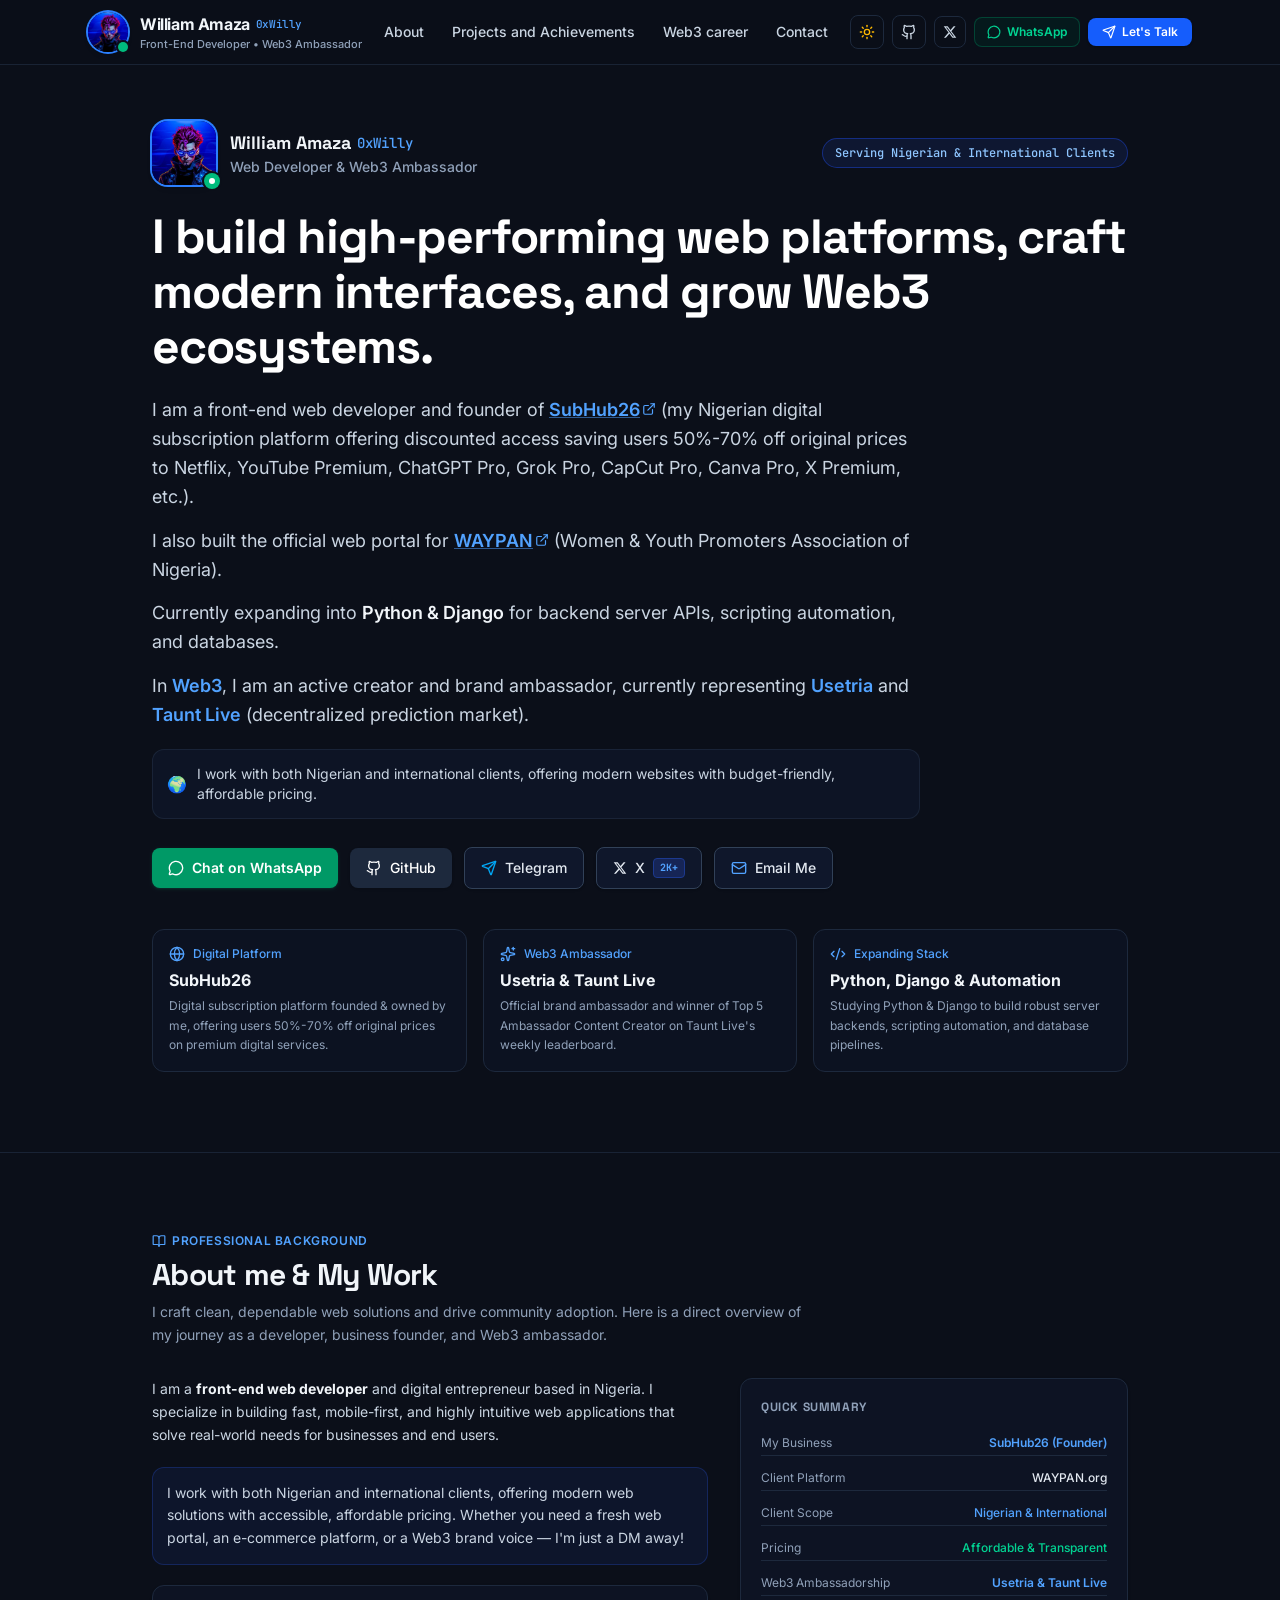
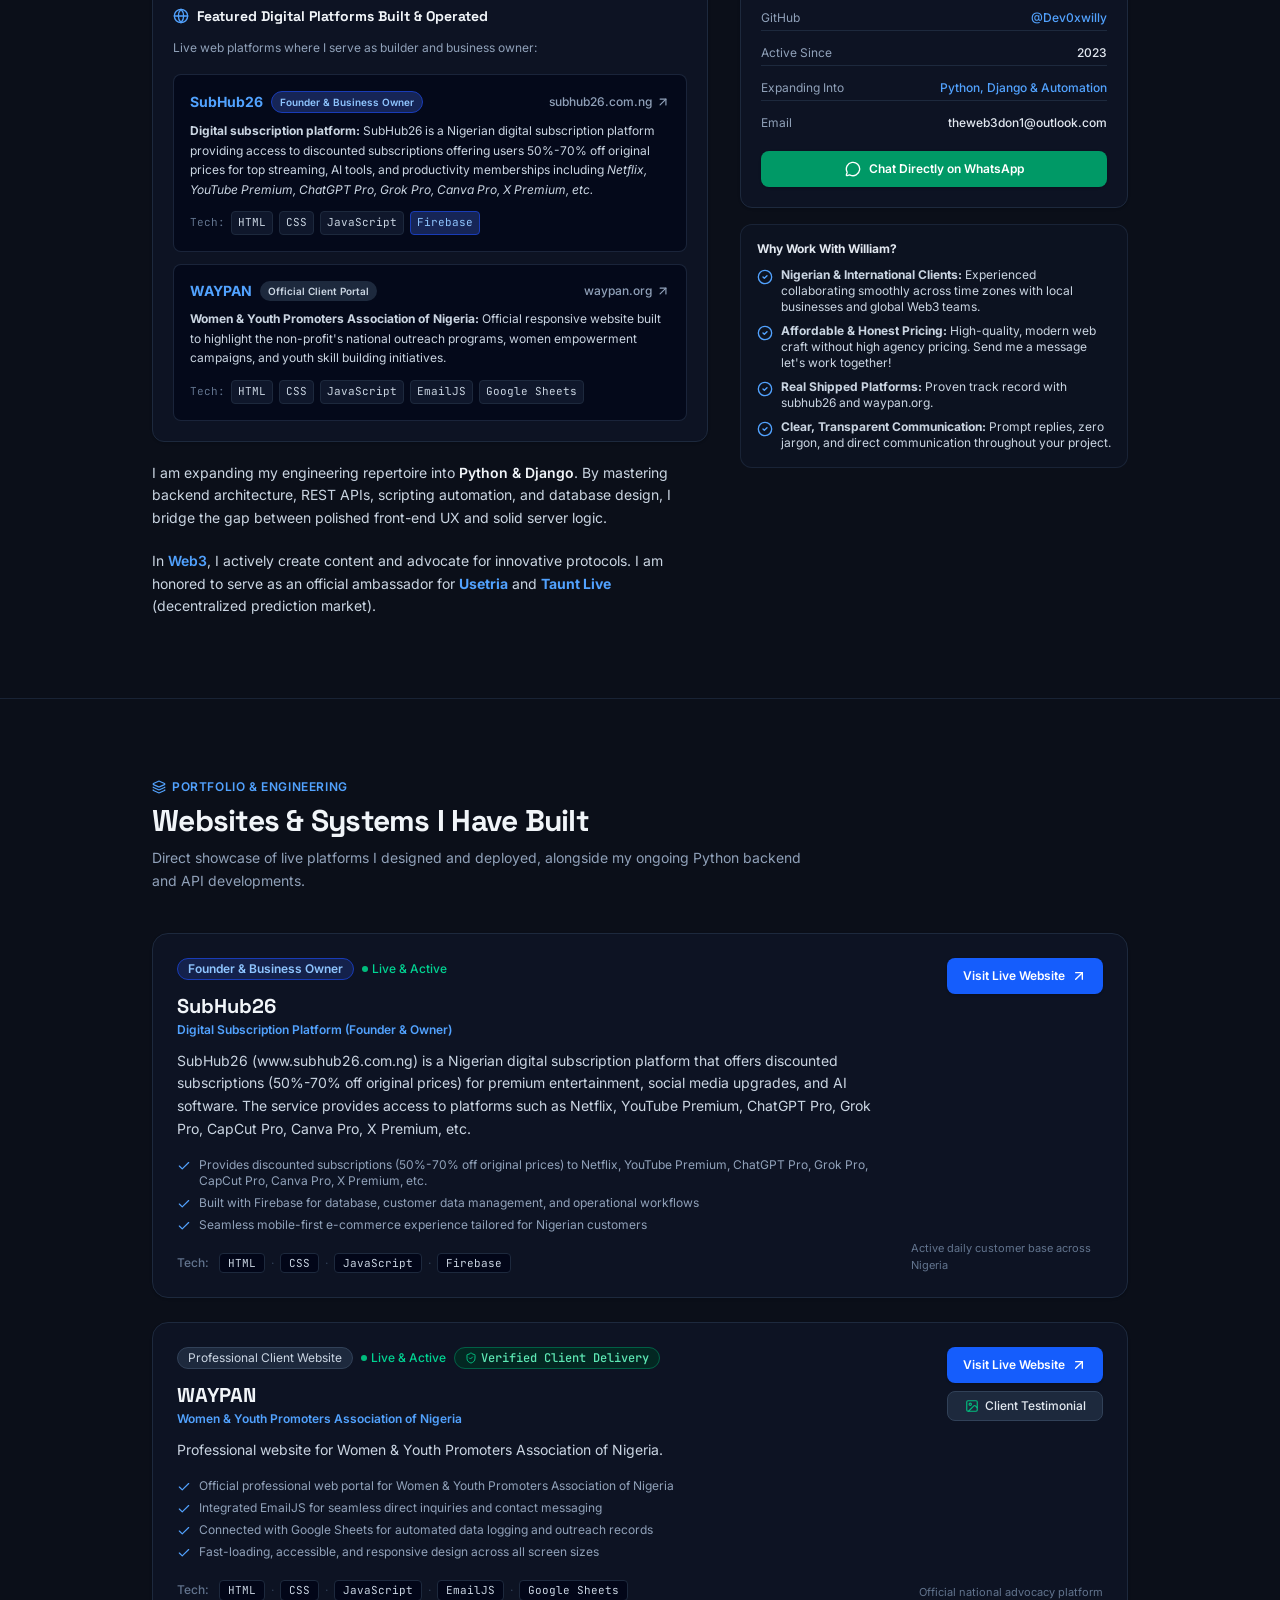
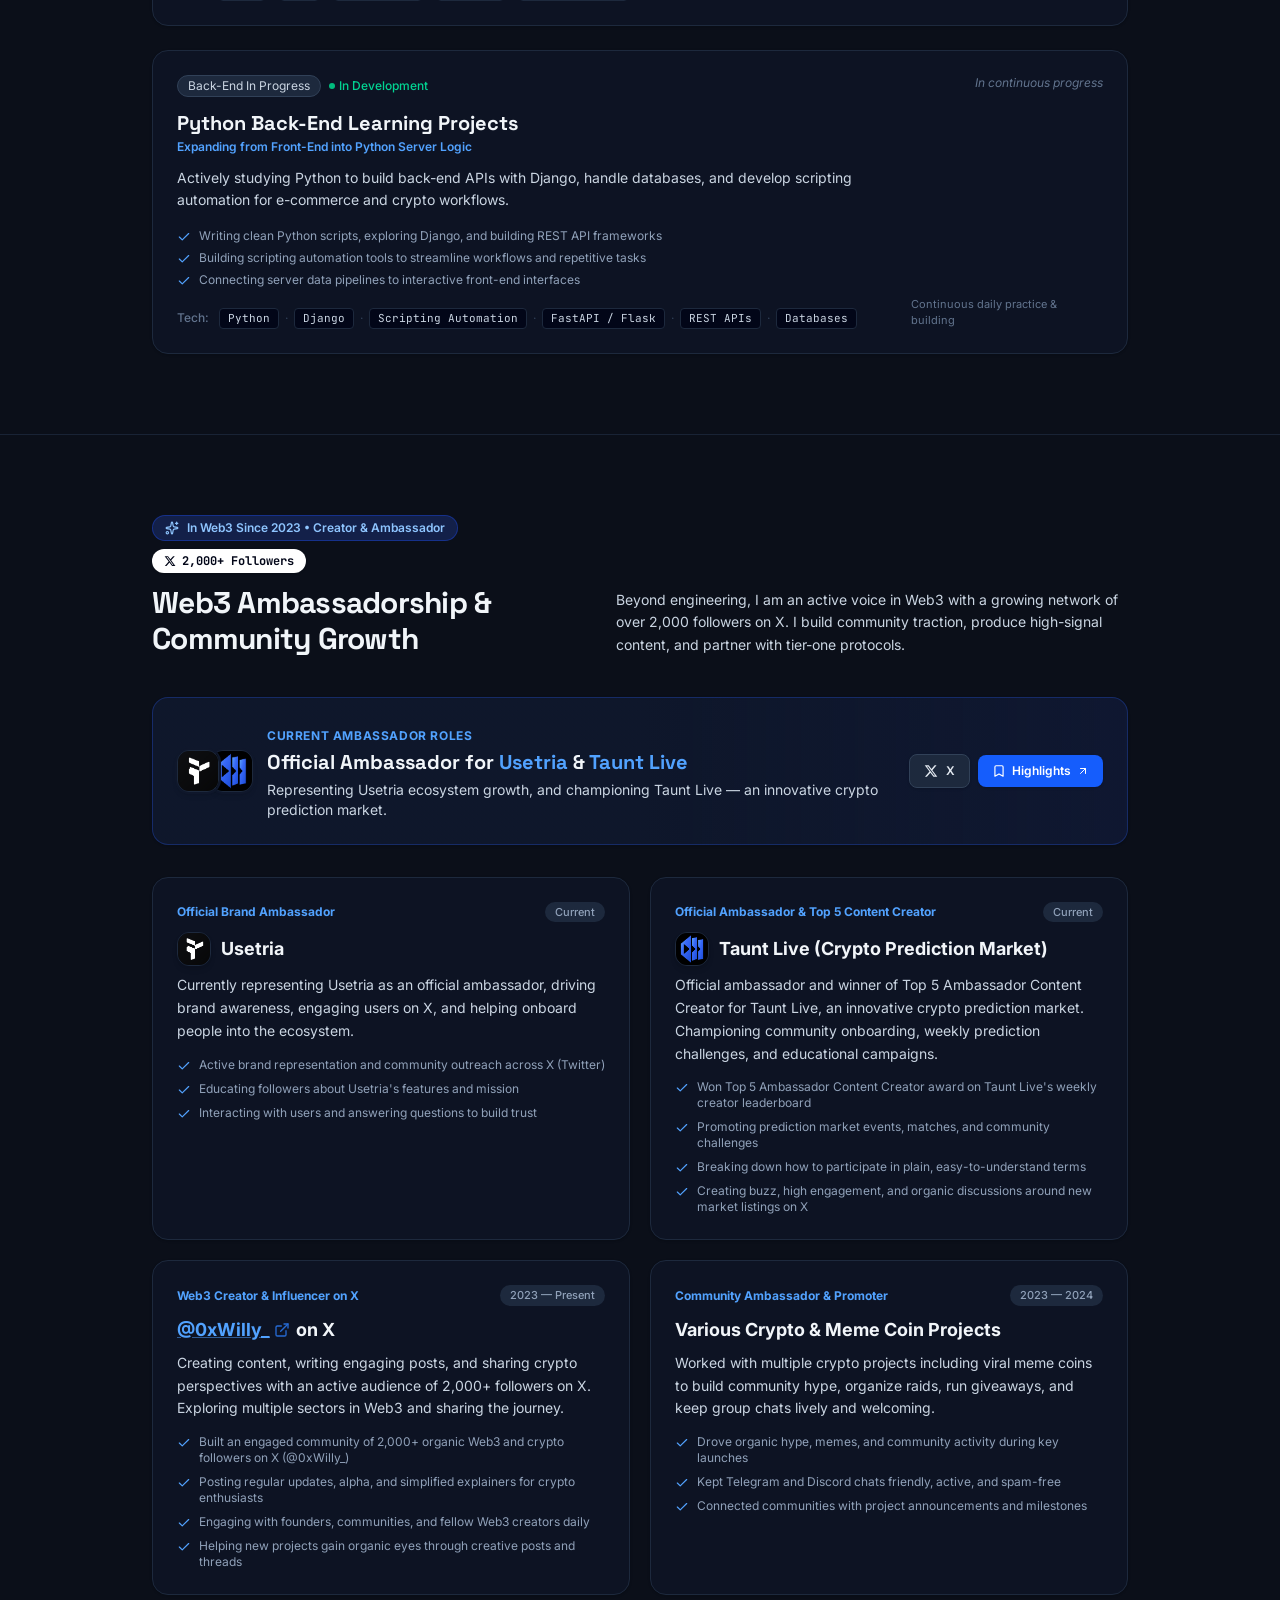
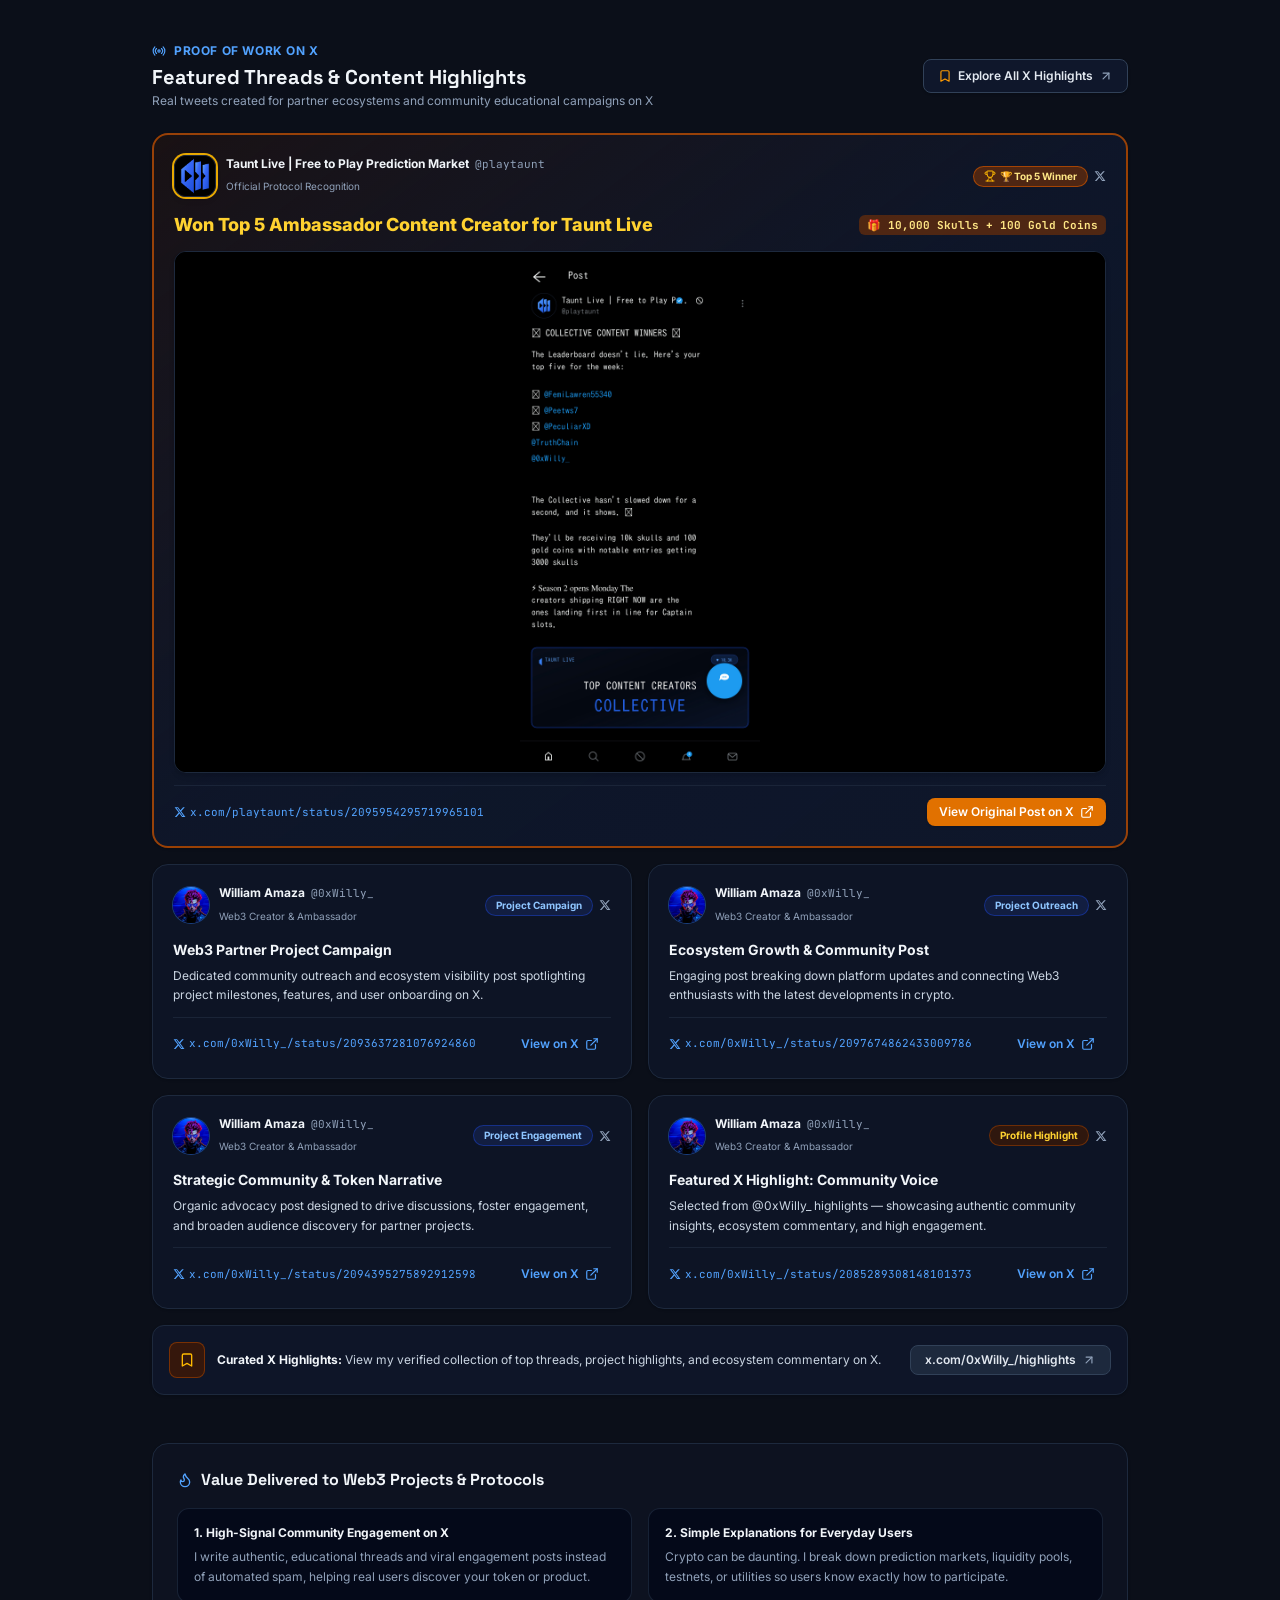
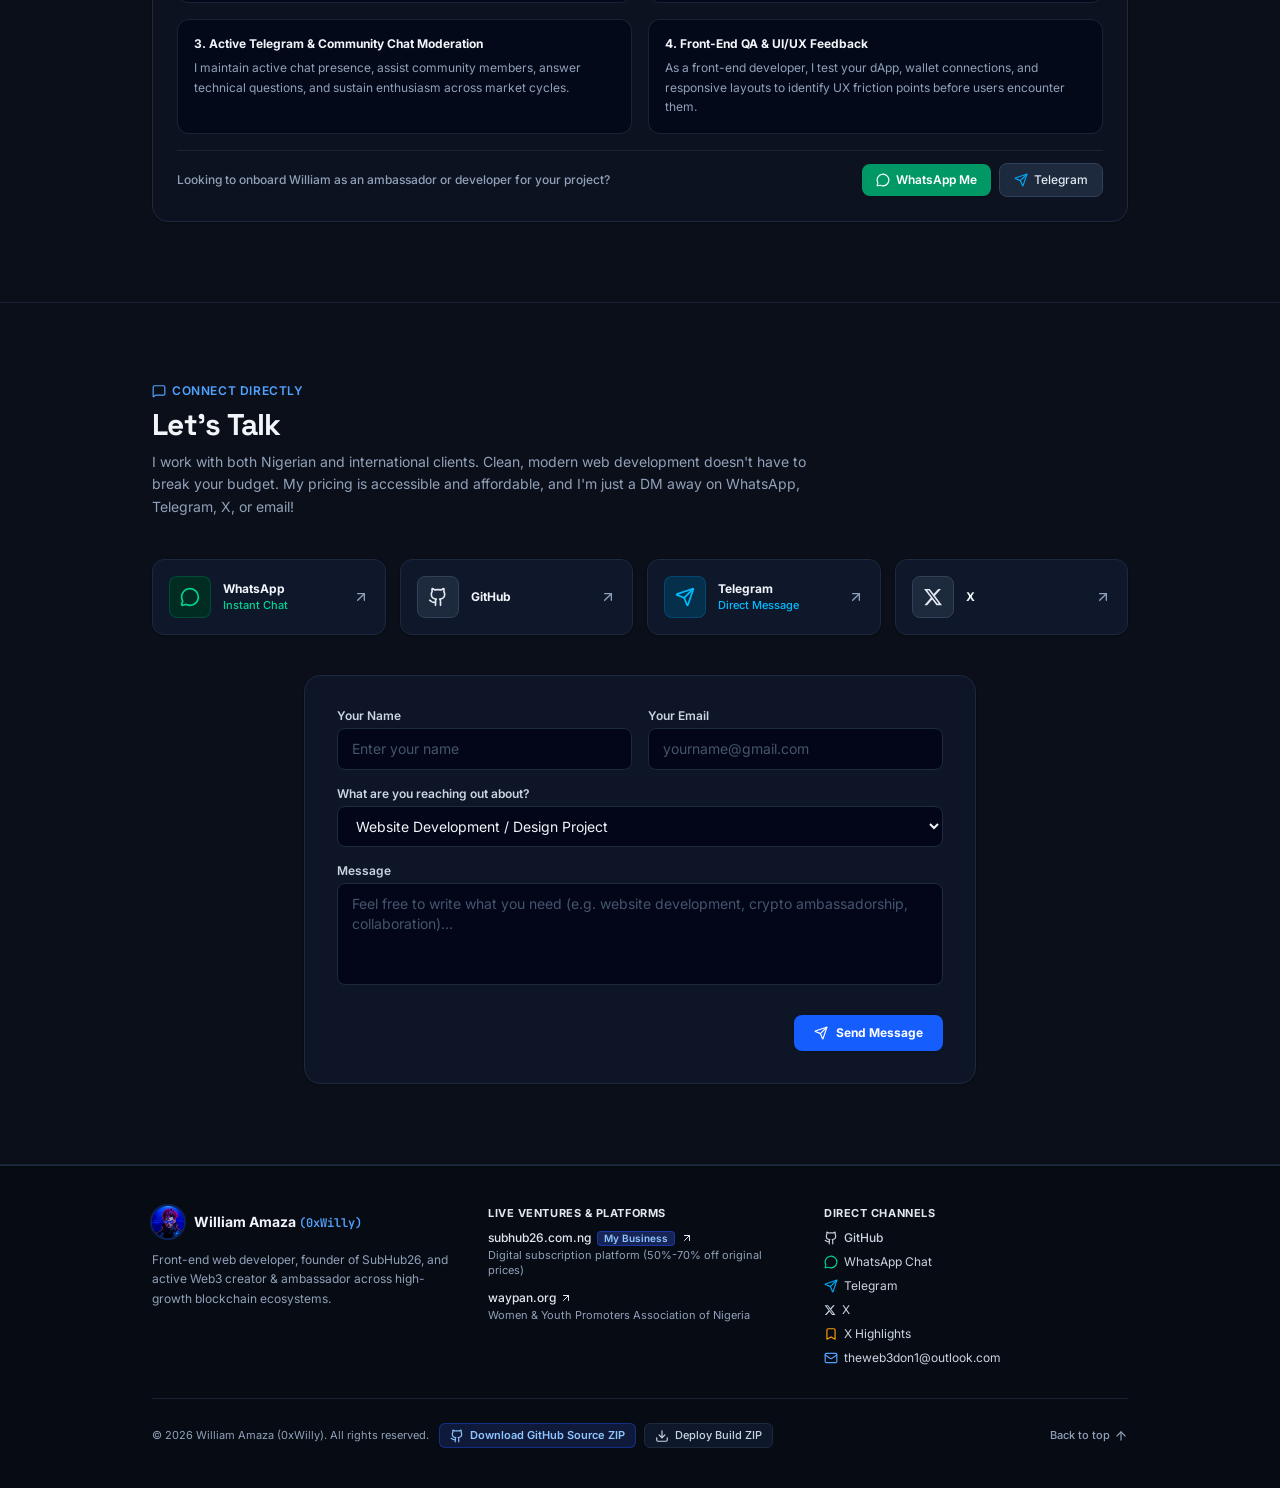
==== commit 680d5eb1: "Add files via upload 24-sept- error rectiied" ====
--- a/index.html
+++ b/index.html
@@ -1,1631 +1,48 @@
-<!DOCTYPE html>
-<html lang="en" data-theme="light">
-<head>
-    <meta charset="UTF-8">
-    <meta name="viewport" content="width=device-width, initial-scale=1.0">
-    <meta name="google-site-verification" content="eHvFYcADICj-OuETxzBpsef040EE92STcHlC6EHhaJ8" />
-
-    <!-- Primary SEO (unique to SubHub26) -->
-    <title>SubHub26 | Buy X Premium, Netflix, ChatGPT, Grok, YouTube & VPN in Nigeria</title>
-    <meta name="description" content="SubHub26 is Nigeria’s cheap premium subscription shop. Buy X Premium from ₦8,500, Netflix Premium, ChatGPT Pro, Grok Pro, YouTube Premium, Telegram Premium, Canva, CapCut and VPNs. Fast WhatsApp delivery on subhub26.com.ng.">
-    <meta name="keywords" content="SubHub, SubHub26, SubHub Nigeria, subhub26.com.ng, SubHub 26, buy X Premium Nigeria, cheap Netflix Nigeria, ChatGPT Pro Nigeria, Grok Pro price, YouTube Premium Nigeria, Telegram Premium Nigeria, Telegram Stars Nigeria, NordVPN Nigeria, ExpressVPN Nigeria, Canva Pro Nigeria, CapCut Pro Nigeria, cheap VPN Nigeria">
-    <meta name="author" content="SubHub26">
-    <meta name="robots" content="index, follow, max-image-preview:large">
-    <meta name="theme-color" content="#F8FAFC">
-    <link rel="canonical" href="https://subhub26.com.ng/">
-
-    <!-- Open Graph -->
-    <meta property="og:type" content="website">
-    <meta property="og:site_name" content="SubHub26">
-    <meta property="og:locale" content="en_NG">
-    <meta property="og:url" content="https://subhub26.com.ng/">
-    <meta property="og:title" content="SubHub26 | Cheap X Premium, Netflix, ChatGPT & VPN in Nigeria">
-    <meta property="og:description" content="Buy X Premium, Netflix Premium, ChatGPT Pro, Grok Pro, YouTube Premium, Telegram and VPNs in Naira. Order on WhatsApp via subhub26.com.ng.">
-    <meta property="og:image" content="https://subhub26.com.ng/subhub-logo.png">
-    <meta property="og:image:alt" content="SubHub26 logo">
-
-    <!-- Twitter Card -->
-    <meta name="twitter:card" content="summary_large_image">
-    <meta name="twitter:title" content="SubHub26 | Cheap X Premium, Netflix, ChatGPT & VPN in Nigeria">
-    <meta name="twitter:description" content="X Premium, Netflix, ChatGPT, Grok, YouTube, Telegram and VPNs at discounted Naira prices. Order on WhatsApp — subhub26.com.ng">
-    <meta name="twitter:image" content="https://subhub26.com.ng/subhub-logo.png">
-
-    <!-- Geo / local signal -->
-    <meta name="geo.region" content="NG">
-    <meta name="geo.placename" content="Nigeria">
-
-    <!-- Favicon -->
-    <link rel="icon" href="subhub-logo.png" type="image/png">
-    <link rel="apple-touch-icon" href="subhub-logo.png">
-
-    <!-- Structured data: Organization + WebSite -->
-    <script type="application/ld+json">
-    {
-      "@context": "https://schema.org",
-      "@graph": [
-        {
-          "@type": "Organization",
-          "@id": "https://subhub26.com.ng/#organization",
-          "name": "SubHub26",
-          "alternateName": ["SubHub", "SubHub 26", "Sub Hub 26", "SubHub Nigeria"],
-          "url": "https://subhub26.com.ng/",
-          "logo": "https://subhub26.com.ng/subhub-logo.png",
-          "sameAs": [
-            "https://x.com/subhub26_ng",
-            "https://x.com/0xwilly_"
-          ],
-          "description": "SubHub26 sells discounted premium subscriptions in Nigeria including X Premium, Netflix, ChatGPT Pro, Grok Pro, YouTube Premium, Telegram Premium and VPN services with fast WhatsApp delivery.",
-          "areaServed": {
-            "@type": "Country",
-            "name": "Nigeria"
-          },
-          "contactPoint": {
-            "@type": "ContactPoint",
-            "contactType": "customer support",
-            "availableLanguage": ["English"],
-            "url": "https://wa.link/71id1z"
-          }
-        },
-        {
-          "@type": "WebSite",
-          "@id": "https://subhub26.com.ng/#website",
-          "url": "https://subhub26.com.ng/",
-          "name": "SubHub26",
-          "alternateName": ["SubHub", "SubHub Nigeria"],
-          "description": "Affordable premium subscriptions in Nigeria — X Premium, Netflix, ChatGPT, Grok, YouTube, Telegram & VPN.",
-          "publisher": { "@id": "https://subhub26.com.ng/#organization" },
-          "inLanguage": "en-NG",
-          "potentialAction": {
-            "@type": "SearchAction",
-            "target": "https://subhub26.com.ng/?q={search_term_string}",
-            "query-input": "required name=search_term_string"
-          }
-        }
-      ]
-    }
-    </script>
-    
-    <!-- Tailwind CSS -->
-    <script src="https://cdn.tailwindcss.com"></script>
+<!doctype html>
+<html lang="en" class="scroll-smooth">
+  <head>
+    <meta charset="UTF-8" />
+    <meta name="viewport" content="width=device-width, initial-scale=1.0" />
+    <title>William Amaza (0xWilly) - Portfolio</title>
+    <link rel="icon" type="image/jpeg" href="./pfp.jpg" />
+    <meta name="description" content="Portfolio of William Amaza (0xWilly), Front-End Web Developer learning Python, Founder of SubHub26, and Web3 Ambassador for Usetria and Taunt Live." />
+    <meta property="og:title" content="William Amaza (0xWilly) - Portfolio" />
+    <meta property="og:description" content="Portfolio of William Amaza (0xWilly), Front-End Web Developer learning Python, Founder of SubHub26, and Web3 Ambassador for Usetria and Taunt Live." />
+    <meta property="og:type" content="website" />
+    <meta property="og:url" content="https://0xwillydev.github.io" />
+    <link rel="canonical" href="https://0xwillydev.github.io" />
+    <meta name="twitter:card" content="summary_large_image" />
+    <link rel="preconnect" href="https://fonts.googleapis.com">
+    <link rel="preconnect" href="https://fonts.gstatic.com" crossorigin>
+    <link href="https://fonts.googleapis.com/css2?family=Inter:wght@400;500&family=JetBrains+Mono:wght@400;500&family=Space+Grotesk:wght@500;700&display=swap" rel="stylesheet">
     <script>
       (function() {
-        const origWarn = console.warn;
-        console.warn = function(msg) {
-          if (typeof msg === 'string' && msg.includes('cdn.tailwindcss.com')) return;
-          origWarn.apply(console, arguments);
-        };
+        try {
+          var originalFetch = window.fetch;
+          Object.defineProperty(window, 'fetch', {
+            get: function() { return originalFetch; },
+            set: function(fn) { originalFetch = fn; },
+            configurable: true,
+            enumerable: true
+          });
+        } catch (e) {}
+
+        try {
+          const stored = localStorage.getItem('theme');
+          const prefersDark = window.matchMedia('(prefers-color-scheme: dark)').matches;
+          if (stored === 'dark' || (!stored && prefersDark)) {
+            document.documentElement.classList.add('dark');
+          } else {
+            document.documentElement.classList.remove('dark');
+          }
+        } catch (e) {}
       })();
     </script>
-    
-    <!-- Firebase SDKs -->
-    <script src="https://www.gstatic.com/firebasejs/10.12.2/firebase-app-compat.js"></script>
-    <script src="https://www.gstatic.com/firebasejs/10.12.2/firebase-auth-compat.js"></script>
-    <script src="https://www.gstatic.com/firebasejs/10.12.2/firebase-firestore-compat.js"></script>
-    
-    <!-- Font Awesome -->
-    <link rel="stylesheet" href="https://cdnjs.cloudflare.com/ajax/libs/font-awesome/6.5.1/css/all.min.css">
-    
-    <!-- Custom CSS -->
-    <link rel="stylesheet" href="css/style.css?v=20260923lightfix">
+    <script type="module" crossorigin src="./index-CEB28azc.js"></script>
+    <link rel="stylesheet" crossorigin href="./index-CvOsp3_f.css">
+  </head>
+  <body class="bg-slate-50 dark:bg-[#0b0f19] text-slate-900 dark:text-slate-100 antialiased selection:bg-blue-500/20 selection:text-blue-600 dark:selection:text-blue-400 font-sans">
+    <div id="root"></div>
+  </body>
+</html>
 
-    <script type="application/ld+json">
-    {
-      "@context": "https://schema.org",
-      "@type": "ItemList",
-      "name": "SubHub26 premium subscriptions in Nigeria",
-      "itemListElement": [
-        {"@type":"ListItem","position":1,"item":{"@type":"Product","name":"X Premium","description":"Buy X Premium in Nigeria from ₦8,500.","url":"https://subhub26.com.ng/x-premium","offers":{"@type":"AggregateOffer","priceCurrency":"NGN","lowPrice":"8500","highPrice":"13500","availability":"https://schema.org/InStock"}}},
-        {"@type":"ListItem","position":2,"item":{"@type":"Product","name":"ChatGPT Pro","description":"ChatGPT Pro in Nigeria. Currently out of stock, available soon.","url":"https://subhub26.com.ng/ai","offers":{"@type":"Offer","priceCurrency":"NGN","price":"8500","availability":"https://schema.org/OutOfStock"}}},
-        {"@type":"ListItem","position":3,"item":{"@type":"Product","name":"Grok AI Pro","description":"Grok AI Pro in Nigeria from ₦20,000.","url":"https://subhub26.com.ng/ai","offers":{"@type":"AggregateOffer","priceCurrency":"NGN","lowPrice":"20000","highPrice":"33000","availability":"https://schema.org/InStock"}}},
-        {"@type":"ListItem","position":4,"item":{"@type":"Product","name":"YouTube Premium","description":"YouTube Premium in Nigeria from ₦1,000.","url":"https://subhub26.com.ng/youtube","offers":{"@type":"AggregateOffer","priceCurrency":"NGN","lowPrice":"1000","highPrice":"3500","availability":"https://schema.org/InStock"}}},
-        {"@type":"ListItem","position":5,"item":{"@type":"Product","name":"Telegram Premium","description":"Telegram Premium in Nigeria from ₦19,800.","url":"https://subhub26.com.ng/telegram","offers":{"@type":"AggregateOffer","priceCurrency":"NGN","lowPrice":"19800","highPrice":"49000","availability":"https://schema.org/InStock"}}},
-        {"@type":"ListItem","position":6,"item":{"@type":"Product","name":"Netflix Premium","description":"Netflix Premium in Nigeria from ₦4,000.","url":"https://subhub26.com.ng/netflix","offers":{"@type":"AggregateOffer","priceCurrency":"NGN","lowPrice":"4000","highPrice":"8000","availability":"https://schema.org/InStock"}}},
-        {"@type":"ListItem","position":7,"item":{"@type":"Product","name":"VPN Services","description":"NordVPN, ExpressVPN, Proton, IPVanish and HMA from ₦1,000.","url":"https://subhub26.com.ng/vpn","offers":{"@type":"AggregateOffer","priceCurrency":"NGN","lowPrice":"1000","highPrice":"3400","availability":"https://schema.org/InStock"}}},
-        {"@type":"ListItem","position":8,"item":{"@type":"Product","name":"Canva Pro","description":"Canva Pro in Nigeria from ₦1,700.","url":"https://subhub26.com.ng/editing","offers":{"@type":"AggregateOffer","priceCurrency":"NGN","lowPrice":"1700","highPrice":"3200","availability":"https://schema.org/InStock"}}},
-        {"@type":"ListItem","position":9,"item":{"@type":"Product","name":"CapCut Pro","description":"CapCut Pro in Nigeria from ₦6,000.","url":"https://subhub26.com.ng/editing","offers":{"@type":"Offer","priceCurrency":"NGN","price":"6000","availability":"https://schema.org/InStock"}}}
-      ]
-    }
-    </script>
-    <script type="application/ld+json">
-    {
-      "@context": "https://schema.org",
-      "@type": "FAQPage",
-      "mainEntity": [
-        {"@type":"Question","name":"What is SubHub?","acceptedAnswer":{"@type":"Answer","text":"SubHub26 sells discounted premium subscriptions in Nigeria including X Premium, ChatGPT, Grok, YouTube Premium, Netflix, Telegram and VPNs. Orders are completed on WhatsApp."}},
-        {"@type":"Question","name":"How does ordering work on SubHub26?","acceptedAnswer":{"@type":"Answer","text":"Choose a plan on subhub26.com.ng, then order on WhatsApp to confirm payment and activation."}},
-        {"@type":"Question","name":"How long does activation take?","acceptedAnswer":{"@type":"Answer","text":"Most SubHub26 orders activate within minutes after payment is confirmed."}},
-        {"@type":"Question","name":"What payment methods does SubHub26 accept?","acceptedAnswer":{"@type":"Answer","text":"Bank transfer and cryptocurrency. Payment details are shared on WhatsApp."}}
-      ]
-    }
-    </script>
-</head>
-<body class="bg-zinc-950 text-zinc-200">
-
-    <!-- Navbar -->
-    <nav class="border-b border-zinc-800 bg-zinc-950/95 backdrop-blur sticky top-0 z-50">
-        <div class="max-w-6xl mx-auto px-4 sm:px-6">
-            <div class="flex items-center justify-between h-[3.75rem] sm:h-16 gap-2">
-                <a href="/" class="flex items-center gap-2 shrink-0" onclick="closeMobileMenu()">
-                    <img src="subhub-logo.png" alt="SubHub26 - Affordable Premium Subscriptions Nigeria" class="h-11 sm:h-12 w-auto object-contain">
-                </a>
-
-                <div class="hidden md:flex items-center gap-6 text-sm">
-                    <a href="/popular" class="hover:text-white transition-colors">Popular</a>
-                    <a href="/services" class="hover:text-white transition-colors">Services</a>
-                    <a href="/how-it-works" class="hover:text-white transition-colors">How it Works</a>
-                    <a href="/faq" class="hover:text-white transition-colors">FAQ</a>
-                    <button id="nav-dashboard" onclick="showDashboard()" class="hidden text-blue-400 hover:text-blue-300 font-medium transition-colors">
-                        <i class="fa-solid fa-gauge-high mr-1"></i> Dashboard
-                    </button>
-                </div>
-
-                <!-- Search (desktop) -->
-                <div class="relative hidden sm:block">
-                    <i class="fa-solid fa-magnifying-glass absolute left-3 top-1/2 -translate-y-1/2 text-zinc-500 text-sm"></i>
-                    <input id="site-search" type="search" placeholder="Search services..." 
-                           readonly
-                           onclick="openServiceSearch()"
-                           onfocus="openServiceSearch()"
-                           class="w-40 lg:w-52 bg-zinc-900 border border-zinc-700 rounded-xl pl-9 pr-3 py-2 text-sm focus:outline-none focus:border-emerald-500 placeholder:text-zinc-500 cursor-pointer">
-                </div>
-
-                <div class="flex items-center gap-1.5 sm:gap-3">
-                    <button onclick="openServiceSearch()" class="sm:hidden w-9 h-9 rounded-xl border border-zinc-700 flex items-center justify-center text-zinc-400 hover:text-white" aria-label="Search services">
-                        <i class="fa-solid fa-magnifying-glass text-sm"></i>
-                    </button>
-
-                    <button id="theme-toggle" onclick="toggleTheme()" title="Toggle dark / light mode" aria-label="Toggle theme" class="theme-btn">
-                        <i class="fa-solid fa-sun icon-sun"></i>
-                        <i class="fa-solid fa-moon icon-moon"></i>
-                    </button>
-
-                    <button id="notif-btn" onclick="toggleNotifPanel(event)" class="hidden relative w-9 h-9 sm:w-10 sm:h-10 rounded-xl border border-zinc-700 flex items-center justify-center text-zinc-300 hover:text-white hover:bg-zinc-900 transition-all" aria-label="Notifications">
-                        <i class="fa-solid fa-bell"></i>
-                        <span id="notif-badge" class="hidden absolute -top-1.5 -right-1.5 min-w-[1.1rem] h-[1.1rem] px-1 bg-blue-600 text-white text-[10px] font-bold rounded-full flex items-center justify-center">0</span>
-                    </button>
-
-                    <button onclick="toggleCart()" class="relative flex items-center gap-2 px-2.5 sm:px-4 py-2 rounded-xl border border-zinc-700 hover:bg-zinc-900 transition-all text-sm font-medium">
-                        <i class="fa-solid fa-cart-shopping"></i>
-                        <span class="hidden sm:inline">Cart</span>
-                        <span id="cart-count" class="absolute -top-2 -right-2 bg-blue-600 text-white text-xs font-bold w-5 h-5 rounded-full flex items-center justify-center hidden">0</span>
-                    </button>
-
-                    <div id="user-area" class="hidden sm:flex items-center gap-2">
-                        <!-- Login / Signup on desktop -->
-                    </div>
-
-                    <a href="https://x.com/subhub26_ng" target="_blank" rel="noopener" title="SubHub on X"
-                       class="hidden sm:flex w-9 h-9 rounded-xl border border-zinc-700 items-center justify-center text-zinc-300 hover:text-white hover:bg-zinc-900 transition-all">
-                        <i class="fa-brands fa-x-twitter"></i>
-                    </a>
-
-                    <a href="https://wa.link/71id1z" target="_blank"
-                       class="hidden sm:flex items-center gap-2 bg-emerald-600 hover:bg-emerald-500 text-white text-sm font-semibold px-4 py-2.5 rounded-xl transition-all">
-                        <i class="fa-brands fa-whatsapp text-lg"></i>
-                        <span>Order</span>
-                    </a>
-
-                    <!-- Mobile hamburger -->
-                    <button id="menu-toggle" onclick="toggleMobileMenu()" class="md:hidden w-10 h-10 rounded-xl border border-zinc-700 flex items-center justify-center text-zinc-200 hover:bg-zinc-900 transition-all" aria-label="Open menu">
-                        <i id="menu-toggle-icon" class="fa-solid fa-bars text-lg"></i>
-                    </button>
-                </div>
-            </div>
-        </div>
-
-    </nav>
-
-    <div id="notif-panel" class="notif-panel hidden" onclick="event.stopPropagation()">
-        <div class="notif-panel-head">
-            <strong>Notifications</strong>
-            <button type="button" onclick="markAllNotifsRead()" class="text-xs font-semibold text-blue-600">Mark all read</button>
-        </div>
-        <div id="notif-list" class="notif-panel-list">
-            <p class="notif-empty">No notifications yet</p>
-        </div>
-    </div>
-
-    <!-- Instant service search overlay -->
-    <div id="search-overlay" class="search-overlay hidden" onclick="if(event.target===this)closeServiceSearch()">
-        <div class="search-panel" onclick="event.stopPropagation()">
-            <div class="search-panel-head">
-                <i class="fa-solid fa-magnifying-glass text-zinc-400"></i>
-                <input id="service-search-input" type="search" placeholder="Search services..." autocomplete="off"
-                       oninput="renderServiceSearch(this.value)">
-                <button type="button" onclick="closeServiceSearch()" aria-label="Close search"><i class="fa-solid fa-xmark"></i></button>
-            </div>
-            <div id="service-search-list" class="search-panel-list"></div>
-        </div>
-    </div>
-
-    <!-- Mobile menu overlay + drawer (SubVault-style) -->
-    <div id="mobile-menu-overlay" class="mobile-menu-overlay hidden" onclick="closeMobileMenu()"></div>
-    <aside id="mobile-menu" class="mobile-menu" aria-hidden="true">
-        <div class="mobile-menu-header">
-            <div class="flex items-center gap-2">
-                <img src="subhub-logo.png" alt="SubHub26" class="h-9 w-auto object-contain">
-                <span class="font-display font-bold text-lg">SubHub26</span>
-            </div>
-            <button onclick="closeMobileMenu()" class="w-9 h-9 rounded-full flex items-center justify-center text-zinc-400 hover:bg-zinc-100 dark:hover:bg-zinc-800" aria-label="Close menu">
-                <i class="fa-solid fa-xmark text-xl"></i>
-            </button>
-        </div>
-        <nav class="mobile-menu-links">
-            <a href="/" class="mobile-menu-link active" onclick="closeMobileMenu()">Home</a>
-            <a href="/popular" class="mobile-menu-link" onclick="closeMobileMenu()">Popular</a>
-            <a href="/services" class="mobile-menu-link" onclick="closeMobileMenu()">Services</a>
-            <a href="/how-it-works" class="mobile-menu-link" onclick="closeMobileMenu()">How it Works</a>
-            <a href="/faq" class="mobile-menu-link" onclick="closeMobileMenu()">FAQ</a>
-            <a href="/reviews" class="mobile-menu-link" onclick="closeMobileMenu()">Reviews</a>
-            <button type="button" id="mobile-nav-dashboard" onclick="closeMobileMenu(); showDashboard();" class="mobile-menu-link text-left hidden">Dashboard</button>
-            <button type="button" id="mobile-nav-login" onclick="closeMobileMenu(); showLogin();" class="mobile-menu-link text-left">Sign in</button>
-            <button type="button" id="mobile-nav-signup" onclick="closeMobileMenu(); showSignup();" class="mobile-menu-link text-left">Create account</button>
-            <button type="button" id="mobile-nav-logout" onclick="closeMobileMenu(); logoutUser();" class="mobile-menu-link text-left hidden text-red-500">Log out</button>
-        </nav>
-        <div class="mobile-menu-footer">
-            <a href="https://x.com/subhub26_ng" target="_blank" rel="noopener" class="mobile-menu-link" onclick="closeMobileMenu()">
-                <i class="fa-brands fa-x-twitter mr-2"></i> @subhub26_ng
-            </a>
-            <a href="https://x.com/0xwilly_" target="_blank" rel="noopener" class="mobile-menu-link" onclick="closeMobileMenu()">
-                <i class="fa-brands fa-x-twitter mr-2"></i> @0xwilly_ · Developer
-            </a>
-            <a href="https://wa.link/71id1z" target="_blank" class="mobile-menu-wa" onclick="closeMobileMenu()">
-                <i class="fa-brands fa-whatsapp text-xl"></i>
-                Order on WhatsApp
-            </a>
-        </div>
-    </aside>
-
-    <!-- Hero -->
-    <header class="hero-glow relative overflow-hidden">
-        <div class="max-w-6xl mx-auto px-4 sm:px-6 pt-16 pb-14 text-center">
-            <div class="max-w-3xl mx-auto">
-                <div class="hero-trust-badge">
-                    <span class="hero-trust-dot"></span>
-                    <span class="hero-trust-text">Safe and Trusted hub for digital services</span>
-                </div>
-                <h1 class="font-display text-4xl sm:text-5xl lg:text-6xl font-bold tracking-tight leading-[1.15]">
-                    Go Premium without<br>
-                    <span style="color:#1D4ED8">breaking the bank.</span>
-                </h1>
-                <p class="mt-5 text-lg text-zinc-400 max-w-2xl mx-auto leading-relaxed">
-                    Get X Premium, Netflix Premium, ChatGPT Pro, Grok Ai Pro, Gemini Pro, YouTube Premium, Telegram Premium, VPN Premium, and more delivered fast swiftly at the best rates in Nigeria.
-                </p>
-
-                <!-- Trust Stat -->
-                <div class="mt-5 flex items-center justify-center gap-2 text-sm">
-                    <div class="flex -space-x-2">
-                        <div class="w-6 h-6 bg-blue-600 rounded-full ring-2 ring-zinc-950"></div>
-                        <div class="w-6 h-6 bg-cyan-500 rounded-full ring-2 ring-zinc-950"></div>
-                        <div class="w-6 h-6 bg-sky-500 rounded-full ring-2 ring-zinc-950"></div>
-                    </div>
-                    <span class="hero-social-proof">Join thousands of Nigerians saving monthly</span>
-                </div>
-
-                <div class="flex flex-wrap justify-center gap-3 mt-8">
-                    <a href="/services" class="bg-white text-zinc-950 font-semibold px-7 py-3.5 rounded-xl hover:bg-zinc-100 transition-all flex items-center gap-2 shadow-lg shadow-white/10">
-                        Browse Catalog
-                    </a>
-                    <button id="hero-signup-btn" onclick="showSignup()" class="border border-emerald-500/40 hover:bg-emerald-500/10 font-medium px-7 py-3.5 rounded-xl transition-all flex flex-col items-center leading-tight">
-                        <span>Create Free Account</span>
-                        <span class="text-[10px] text-emerald-400 font-semibold tracking-wide">Recommended</span>
-                    </button>
-                    <a href="/how-it-works" class="border border-zinc-700 hover:bg-zinc-900 font-medium px-7 py-3.5 rounded-xl transition-all flex items-center gap-2">
-                        How It Works
-                    </a>
-                    <a href="https://wa.link/71id1z" target="_blank" class="hidden sm:flex items-center gap-2 text-emerald-400 hover:text-emerald-300 font-medium px-4 py-3.5 transition-all">
-                        <i class="fa-brands fa-whatsapp"></i> Chat on WhatsApp
-                    </a>
-                </div>
-            </div>
-        </div>
-    </header>
-
-    <!-- Popular Subscriptions (front) -->
-    <section id="popular" class="max-w-6xl mx-auto px-4 sm:px-6 pt-8 pb-12 fade-in">
-        <div class="mb-6">
-            <h2 class="font-display text-3xl font-bold tracking-tight">Popular Subscriptions</h2>
-            <p class="text-zinc-400 mt-2">The plans SubHub customers buy most.</p>
-        </div>
-        <a href="/services" class="catalog-jump mb-5">See all services <i class="fa-solid fa-arrow-right text-xs"></i></a>
-        <div class="pop-list">
-            <a href="/x-premium" class="pop-row">
-                <img src="images/x.png" alt="X Premium">
-                <div class="pop-body">
-                    <div class="pop-top">
-                        <h3>X Premium</h3>
-                        <span class="avail">Available</span>
-                    </div>
-                    <p>Blue check + Grok access</p>
-                    <div class="pop-meta"><i class="fa-regular fa-clock"></i> From 3 months</div>
-                    <div class="pop-bottom">
-                        <div>
-                            <span class="from">From</span>
-                            <strong>₦8,500</strong>
-                            <span class="usd-tag">$5.99</span>
-                        </div>
-                        <span class="view">See prices <i class="fa-solid fa-arrow-right"></i></span>
-                    </div>
-                </div>
-            </a>
-            <a href="/ai" class="pop-row oos">
-                <img src="images/chatgpt.png" alt="ChatGPT Pro">
-                <div class="pop-body">
-                    <div class="pop-top">
-                        <h3>ChatGPT Pro</h3>
-                        <span class="oos-badge">Available soon</span>
-                    </div>
-                    <p>Full GPT-4o access</p>
-                    <div class="pop-meta"><i class="fa-regular fa-clock"></i> 1 month</div>
-                    <div class="pop-bottom">
-                        <div>
-                            <span class="from">From</span>
-                            <strong>₦8,500</strong>
-                            <span class="usd-tag">$5.99</span>
-                        </div>
-                        <span class="view view-oos">Available soon</span>
-                    </div>
-                </div>
-            </a>
-            <a href="/youtube" class="pop-row">
-                <img src="images/youtube.png" alt="YouTube Premium">
-                <div class="pop-body">
-                    <div class="pop-top">
-                        <h3>YouTube Premium</h3>
-                        <span class="avail">Available</span>
-                    </div>
-                    <p>Ad-free videos + YouTube Music</p>
-                    <div class="pop-meta"><i class="fa-regular fa-clock"></i> 1 month</div>
-                    <div class="pop-bottom">
-                        <div>
-                            <span class="from">From</span>
-                            <strong>₦1,000</strong>
-                            <span class="usd-tag">$0.70</span>
-                        </div>
-                        <span class="view">See prices <i class="fa-solid fa-arrow-right"></i></span>
-                    </div>
-                </div>
-            </a>
-            <a href="/telegram" class="pop-row">
-                <img src="images/Telegram.png" alt="Telegram Premium">
-                <div class="pop-body">
-                    <div class="pop-top">
-                        <h3>Telegram Premium</h3>
-                        <span class="avail">Available</span>
-                    </div>
-                    <p>Premium features on your account</p>
-                    <div class="pop-meta"><i class="fa-regular fa-clock"></i> From 3 months</div>
-                    <div class="pop-bottom">
-                        <div>
-                            <span class="from">From</span>
-                            <strong>₦19,800</strong>
-                            <span class="usd-tag">$13.94</span>
-                        </div>
-                        <span class="view">See prices <i class="fa-solid fa-arrow-right"></i></span>
-                    </div>
-                </div>
-            </a>
-            <a href="/vpn" class="pop-row">
-                <img src="images/nordvpn.png" alt="VPN Services">
-                <div class="pop-body">
-                    <div class="pop-top">
-                        <h3>VPN Services</h3>
-                        <span class="avail">Available</span>
-                    </div>
-                    <p>Nord • Express • Proton • HMA</p>
-                    <div class="pop-meta"><i class="fa-regular fa-clock"></i> From 7 days</div>
-                    <div class="pop-bottom">
-                        <div>
-                            <span class="from">From</span>
-                            <strong>₦1,000</strong>
-                            <span class="usd-tag">$0.70</span>
-                        </div>
-                        <span class="view">See prices <i class="fa-solid fa-arrow-right"></i></span>
-                    </div>
-                </div>
-            </a>
-        </div>
-    </section>
-
-    <!-- Savings Ledger -->
-    <section class="max-w-6xl mx-auto px-4 sm:px-6 py-14 fade-in">
-        <div class="text-center mb-8">
-            <h2 class="font-display text-3xl font-bold tracking-tight">Save <span style="color:#1D4ED8">50–70%</span> Off Regular Prices</h2>
-            <p class="text-zinc-400 mt-2">See how much you actually save with SubHub</p>
-        </div>
-
-        <div class="max-w-md mx-auto">
-            <div class="bg-zinc-900/80 border border-zinc-700/80 rounded-3xl p-6 sm:p-8 relative overflow-hidden shadow-2xl">
-                <!-- Header -->
-                <div class="flex items-center justify-between mb-6">
-                    <div class="text-xs font-semibold tracking-widest text-zinc-400 uppercase">SubHub Ledger Spec</div>
-                    <div class="tag">SAVE 50–70%</div>
-                </div>
-
-                <!-- Official Cost -->
-                <div class="mb-5">
-                    <div class="text-[11px] uppercase tracking-wider text-zinc-500 mb-1">Total Official Cost</div>
-                    <div class="text-2xl font-bold text-red-400/90 line-through decoration-red-400/60">₦22,800 <span class="usd-tag">$16.06</span></div>
-                </div>
-
-                <!-- SubHub Cost -->
-                <div class="mb-6">
-                    <div class="text-[11px] uppercase tracking-wider text-zinc-500 mb-1">SubHub Plan Cost</div>
-                    <div class="text-3xl font-bold text-zinc-200 ledger-plan-cost">₦8,500 <span class="usd-tag">$5.99</span></div>
-                </div>
-
-                <div class="border-t border-zinc-700/60 my-5"></div>
-
-                <!-- Money Saved -->
-                <div class="mb-6">
-                    <div class="text-[11px] uppercase tracking-wider text-emerald-400/80 mb-1">Total Money Saved</div>
-                    <div class="text-4xl sm:text-5xl font-bold text-emerald-400 tracking-tight">₦14,300 <span class="usd-tag">$10.07</span></div>
-                </div>
-
-                <!-- Efficiency Bar -->
-                <div class="mb-2">
-                    <div class="flex justify-between text-xs mb-2">
-                        <span class="text-zinc-400">SubHub savings efficiency</span>
-                        <span class="text-emerald-400 font-semibold">63% Efficient</span>
-                    </div>
-                    <div class="h-2.5 bg-zinc-800 rounded-full overflow-hidden">
-                        <div class="h-full bg-gradient-to-r from-emerald-500 to-emerald-400 rounded-full" style="width: 63%"></div>
-                    </div>
-                </div>
-
-                <p class="text-[11px] text-zinc-500 mt-5 leading-relaxed">
-                    *Example based on popular combinations. Actual savings vary by service. Accumulated savings calculated in NGN (Naira).
-                </p>
-            </div>
-        </div>
-    </section>
-    <!-- Why Choose SubHub -->
-    <section class="bg-zinc-900/40 border-y border-zinc-800 py-16 fade-in">
-        <div class="max-w-6xl mx-auto px-4 sm:px-6">
-            <div class="text-center mb-10">
-                <h2 class="font-display text-3xl font-bold tracking-tight">Why Choose SubHub?</h2>
-                <p class="text-zinc-400 mt-2">Everything you need for a smooth experience</p>
-            </div>
-            <div class="grid sm:grid-cols-2 lg:grid-cols-3 gap-5">
-                <div class="feature-card bg-zinc-900 border border-zinc-800 rounded-2xl p-6 text-center">
-                    <div class="w-11 h-11 bg-yellow-500/15 text-yellow-400 rounded-xl flex items-center justify-center text-xl mb-4 mx-auto"><i class="fa-solid fa-bolt"></i></div>
-                    <h3 class="font-semibold text-lg mb-1">Fast Activation</h3>
-                    <p class="text-sm text-zinc-400">Most orders are activated within minutes after payment confirmation on WhatsApp.</p>
-                </div>
-                <div class="feature-card bg-zinc-900 border border-zinc-800 rounded-2xl p-6 text-center">
-                    <div class="w-11 h-11 bg-emerald-500/15 text-emerald-400 rounded-xl flex items-center justify-center text-xl mb-4 mx-auto"><i class="fa-solid fa-naira-sign"></i></div>
-                    <h3 class="font-semibold text-lg mb-1">Affordable Pricing</h3>
-                    <p class="text-sm text-zinc-400">Enjoy premium services at the most competitive rates available in Nigeria.</p>
-                </div>
-                <div class="feature-card bg-zinc-900 border border-zinc-800 rounded-2xl p-6 text-center">
-                    <div class="w-11 h-11 bg-sky-500/15 text-sky-400 rounded-xl flex items-center justify-center text-xl mb-4 mx-auto"><i class="fa-solid fa-lock"></i></div>
-                    <h3 class="font-semibold text-lg mb-1">Secure Payments</h3>
-                    <p class="text-sm text-zinc-400">Pay via bank transfer, crypto —any method you prefer. We confirm before activation.</p>
-                </div>
-                <div class="feature-card bg-zinc-900 border border-zinc-800 rounded-2xl p-6 text-center">
-                    <div class="w-11 h-11 bg-blue-600/15 text-blue-500 rounded-xl flex items-center justify-center text-xl mb-4 mx-auto"><i class="fa-solid fa-headset"></i></div>
-                    <h3 class="font-semibold text-lg mb-1">Dedicated Support</h3>
-                    <p class="text-sm text-zinc-400">Real human support available on WhatsApp whenever you need help.</p>
-                </div>
-                <div class="feature-card bg-zinc-900 border border-zinc-800 rounded-2xl p-6 text-center">
-                    <div class="w-11 h-11 bg-cyan-500/15 text-purple-400 rounded-xl flex items-center justify-center text-xl mb-4 mx-auto"><i class="fa-solid fa-globe"></i></div>
-                    <h3 class="font-semibold text-lg mb-1">Wide Range of Services</h3>
-                    <p class="text-sm text-zinc-400">AI tools, Streaming, VPNs, Design apps and more — all in one place.</p>
-                </div>
-                <div class="feature-card bg-zinc-900 border border-zinc-800 rounded-2xl p-6 text-center">
-                    <div class="w-11 h-11 bg-sky-500/15 text-cyan-400 rounded-xl flex items-center justify-center text-xl mb-4 mx-auto"><i class="fa-solid fa-shield-halved"></i></div>
-                    <h3 class="font-semibold text-lg mb-1">Trusted Service</h3>
-                    <p class="text-sm text-zinc-400">Hundreds of happy customers trust SubHub for reliable premium access.</p>
-                </div>
-            </div>
-        </div>
-    </section>
-
-    <!-- How It Works -->
-    <section id="how" class="max-w-6xl mx-auto px-4 sm:px-6 py-16 fade-in">
-        <div class="text-center mb-10">
-            <h2 class="font-display text-3xl font-bold tracking-tight">How It Works</h2>
-            <p class="text-zinc-400 mt-2">Get your subscription in 3 simple steps</p>
-        </div>
-        <div class="grid md:grid-cols-3 gap-6">
-            <div class="step-card bg-zinc-900 border border-zinc-800 rounded-2xl p-7 text-center relative">
-                <div class="absolute -top-4 left-1/2 -translate-x-1/2 w-8 h-8 bg-blue-600 rounded-full flex items-center justify-center text-sm font-bold">1</div>
-                <div class="w-14 h-14 bg-blue-600/15 text-blue-500 rounded-2xl flex items-center justify-center text-2xl mx-auto mb-4 mt-2">
-                    <i class="fa-solid fa-hand-pointer"></i>
-                </div>
-                <h3 class="font-semibold text-lg mb-2">Choose a Subscription</h3>
-                <p class="text-sm text-zinc-400">Browse our catalog and select the service and duration that suits you.</p>
-            </div>
-            <div class="step-card bg-zinc-900 border border-zinc-800 rounded-2xl p-7 text-center relative">
-                <div class="absolute -top-4 left-1/2 -translate-x-1/2 w-8 h-8 bg-blue-600 rounded-full flex items-center justify-center text-sm font-bold">2</div>
-                <div class="w-14 h-14 bg-blue-600/15 text-blue-500 rounded-2xl flex items-center justify-center text-2xl mx-auto mb-4 mt-2">
-                    <i class="fa-brands fa-whatsapp"></i>
-                </div>
-                <h3 class="font-semibold text-lg mb-2">Complete Your Order</h3>
-                <p class="text-sm text-zinc-400">Click “Order Now” or add to cart, then chat with us on WhatsApp to pay.</p>
-            </div>
-            <div class="step-card bg-zinc-900 border border-zinc-800 rounded-2xl p-7 text-center relative">
-                <div class="absolute -top-4 left-1/2 -translate-x-1/2 w-8 h-8 bg-blue-600 rounded-full flex items-center justify-center text-sm font-bold">3</div>
-                <div class="w-14 h-14 bg-blue-600/15 text-blue-500 rounded-2xl flex items-center justify-center text-2xl mx-auto mb-4 mt-2">
-                    <i class="fa-solid fa-check-circle"></i>
-                </div>
-                <h3 class="font-semibold text-lg mb-2">Receive Your Subscription</h3>
-                <p class="text-sm text-zinc-400">We activate your account and send the details instantly after payment.</p>
-            </div>
-        </div>
-    </section>
-
-    <!-- CATALOG -->
-    <main id="catalog" class="max-w-6xl mx-auto px-4 sm:px-6 py-14">
-        <div class="catalog-intro mb-8">
-            <p class="text-xs font-semibold tracking-widest text-blue-600 uppercase mb-1">Full price list</p>
-            <h2 class="font-display text-3xl font-bold tracking-tight">Browse every plan</h2>
-            <p class="text-zinc-400 mt-2 max-w-xl">Pick X Premium, AI tools, YouTube, Telegram, VPNs or editing apps, etc, then place your order.</p>
-            <div class="cat-chips">
-                <a href="/x-premium">X Premium</a>
-                <a href="/ai">AI Apps</a>
-                <a href="/youtube">YouTube</a>
-                <a href="/telegram">Telegram</a>
-                <a href="/vpn">VPN</a>
-                <a href="/editing">Editing</a>
-                <a href="/netflix">Streaming</a>
-            </div>
-        </div>
-
-        <!-- X PREMIUM -->
-        <section id="x-premium" class="mb-16 fade-in">
-            <div class="flex items-center gap-3 mb-6">
-                <div class="w-10 h-10 bg-zinc-700 text-white rounded-xl flex items-center justify-center">
-                    <i class="fa-brands fa-x-twitter text-lg"></i>
-                </div>
-                <div>
-                    <h2 class="font-display text-2xl font-bold tracking-tight">Buy X Premium in Nigeria</h2>
-                    <p class="text-sm text-zinc-500">Blue check • Grok access • Creator tools</p>
-                </div>
-            </div>
-            <div class="grid sm:grid-cols-2 gap-5 mb-6">
-                <div class="service-card bg-zinc-900 border border-zinc-800 rounded-2xl p-5 flex flex-col">
-                    <div class="flex items-start justify-between gap-2 mb-3 min-w-0">
-                        <img src="images/x.png" class="w-11 h-11 object-contain" alt="X">
-                        <span class="tag">Normal</span>
-                    </div>
-                    <h3 class="font-semibold text-lg">X Premium (Normal)</h3>
-                    <p class="text-sm text-zinc-400 mt-1 mb-3">Blue checkmark + core Premium features, you can get monetized</p>
-                    <select id="x-select" onchange="updateXPrice()" class="w-full bg-zinc-950 border border-zinc-700 rounded-xl px-3 py-2.5 text-sm mb-3 focus:outline-none focus:border-blue-600">
-                        <option value="8500|3 Months">3 Months — ₦8,500</option>
-                        <option value="13500|6 Months">6 Months — ₦13,500</option>
-                    </select>
-                    <label class="text-xs text-zinc-500 mb-1.5 block">Your X username or profile link</label>
-                    <input id="x-username" type="text" placeholder="@yourxusername or x.com/yourxusername"
-                           class="w-full bg-zinc-950 border border-zinc-700 rounded-xl px-3 py-2.5 text-sm mb-3 focus:outline-none focus:border-blue-600"
-                           autocomplete="off">
-                    <div id="x-price" class="text-2xl font-bold tabular-nums mb-4">₦8,500 <span class="usd-tag">$5.99</span></div>
-                    <div class="flex gap-2">
-                        <button onclick="addXToCart()" class="flex-1 bg-zinc-800 hover:bg-zinc-700 text-sm font-medium py-2.5 rounded-xl">🛒 Add to Cart</button>
-                        <button onclick="orderXWhatsApp()" class="flex-1 bg-blue-600 hover:bg-blue-500 text-white text-sm font-semibold py-2.5 rounded-xl">Order Now</button>
-                    </div>
-                </div>
-                <div class="service-card bg-zinc-900 border border-zinc-800 rounded-2xl p-5 flex flex-col opacity-70">
-                    <div class="flex items-start justify-between gap-2 mb-3 min-w-0">
-                        <img src="images/x.png" class="w-11 h-11 object-contain" alt="X">
-                        <span class="oos-badge">Out of stock</span>
-                    </div>
-                    <h3 class="font-semibold text-lg">X Premium+</h3>
-                    <p class="text-sm text-zinc-400 mt-1 mb-4">Full ad-free + highest Grok limits + X Pro</p>
-                    <div class="mt-auto">
-                        <div class="oos-price mb-3">Not selling right now</div>
-                        <button disabled class="oos-btn">Out of stock</button>
-                    </div>
-                </div>
-            </div>
-
-            <!-- X Notice -->
-            <div class="notice-box rounded-2xl p-5 sm:p-6 text-sm">
-                <div class="notice-title font-semibold mb-3 flex items-center gap-2">
-                    <i class="fa-solid fa-triangle-exclamation"></i>
-                    Important Notice About X Premium Gifts
-                </div>
-                <p class="notice-text mb-3">
-                    We need only your username to send you X Premium &amp; X Premium+ gifts; no login details required.
-                </p>
-                <p class="notice-text mb-3">
-                    Receiving X Premium as a gift does not automatically lead to account suspension. X Premium gifting is an official X feature, and recipients are simply expected to comply with X's Premium eligibility requirements and platform rules.
-                </p>
-                <p class="notice-text mb-3">
-                    However, X may still review, restrict, or suspend accounts that already violate its policies or exhibit signs of spam, platform manipulation, impersonation, account compromise, fake engagement, abusive behavior, or other deceptive activity.
-                </p>
-                <p class="notice-text mb-4">
-                    To minimize the risk of enforcement, ensure your account is active and authentic, has a profile photo and display name, has a verified phone number or email (where required), and does not engage in spammy or suspicious behavior.
-                </p>
-                <p class="notice-muted text-xs">
-                    Based on our experience, suspensions following Premium gifting are extremely rare and typically occur because the account had already been flagged before the subscription was applied. SubHub is not responsible for any enforcement actions resulting from previous or ongoing violations of X's policies.
-                </p>
-            </div>
-
-            <div class="notice-box notice-safe-box rounded-2xl p-5 sm:p-6 text-sm mt-4">
-                <div class="notice-safe font-semibold mb-3 flex items-center gap-2">
-                    <i class="fa-solid fa-shield-halved"></i>
-                    How to Keep Your X Account Safe
-                </div>
-                <ol class="list-decimal list-inside space-y-1.5 notice-text text-xs">
-                    <li>Avoid spamming replies, mentions, direct messages, or repetitive posts.</li>
-                    <li>Do not use bots, fake engagement, engagement groups, or services that artificially inflate likes, reposts, followers, or replies.</li>
-                    <li>Do not impersonate another individual, brand, organization, or public figure.</li>
-                    <li>Do not use false, misleading, stolen, or deceptive profile information.</li>
-                    <li>Do not post threats, harassment, hateful content, or abusive material.</li>
-                    <li>Respect people's privacy—do not share another person's private information without permission.</li>
-                    <li>Do not promote illegal, restricted, or harmful products or services.</li>
-                    <li>Do not use hacked, compromised, or suspicious accounts.</li>
-                    <li>Avoid making multiple profile changes immediately after subscribing—especially your username, display name, profile photo, or bio.</li>
-                    <li>Keep your email address and phone number verified whenever possible.</li>
-                </ol>
-            </div>
-        </section>
-
-        <!-- AI APPS -->
-        <section id="ai" class="mb-16 fade-in">
-            <div class="flex items-center gap-3 mb-6">
-                <div class="w-10 h-10 bg-blue-600/20 text-blue-500 rounded-xl flex items-center justify-center">
-                    <i class="fa-solid fa-robot text-lg"></i>
-                </div>
-                <div>
-                    <h2 class="font-display text-2xl font-bold tracking-tight">ChatGPT Pro, Grok Pro & Gemini</h2>
-                    <p class="text-sm text-zinc-500">ChatGPT • Gemini • Grok</p>
-                </div>
-            </div>
-            <div class="grid sm:grid-cols-2 lg:grid-cols-3 gap-5">
-                <!-- ChatGPT -->
-                <div class="service-card bg-zinc-900 border border-zinc-800 rounded-2xl p-5 flex flex-col opacity-80">
-                    <div class="flex items-start justify-between gap-2 mb-3">
-                        <img src="images/chatgpt.png" class="w-11 h-11 object-contain shrink-0" alt="ChatGPT">
-                        <span class="oos-badge">Available soon</span>
-                    </div>
-                    <h3 class="font-semibold text-lg">ChatGPT Pro</h3>
-                    <p class="text-sm text-zinc-400 mt-1 mb-4">Full GPT-4o access, Advanced Voice, DALL·E & more</p>
-                    <div class="mt-auto">
-                        <div class="oos-price mb-3">Out of stock</div>
-                        <button disabled class="oos-btn">Available soon</button>
-                    </div>
-                </div>
-                <!-- Gemini (Out of Stock) -->
-                <div class="service-card bg-zinc-900 border border-zinc-800 rounded-2xl p-5 flex flex-col opacity-70">
-                    <div class="flex items-start justify-between gap-2 mb-3 min-w-0">
-                        <img src="images/gemini.png" class="w-11 h-11 object-contain" alt="Gemini">
-                        <span class="oos-badge">Out of stock</span>
-                    </div>
-                    <h3 class="font-semibold text-lg">Gemini Pro</h3>
-                    <p class="text-sm text-zinc-400 mt-1 mb-4">Google AI Pro access for a full year</p>
-                    <div class="mt-auto">
-                        <div class="oos-price mb-3">Not selling right now</div>
-                        <button disabled class="oos-btn">Out of stock</button>
-                    </div>
-                </div>
-                <!-- Grok -->
-                <div class="service-card bg-zinc-900 border border-zinc-800 rounded-2xl p-5 flex flex-col">
-                    <div class="flex items-start justify-between gap-2 mb-3 min-w-0">
-                        <img src="images/Grok.png" class="w-11 h-11 object-contain" alt="Grok">
-                        <span class="tag">Best Seller</span>
-                    </div>
-                    <h3 class="font-semibold text-lg">Grok AI Pro</h3>
-                    <p class="text-sm text-zinc-400 mt-1 mb-3">xAI SuperGrok access • Choose duration</p>
-                    <select id="grok-select" onchange="updateGrokPrice()" class="w-full bg-zinc-950 border border-zinc-700 rounded-xl px-3 py-2.5 text-sm mb-3 focus:outline-none focus:border-blue-600">
-                        <option value="20000|3 Months">3 Months — ₦20,000</option>
-                        <option value="21500|6 Months">6 Months — ₦21,500</option>
-                        <option value="33000|12 Months">12 Months — ₦33,000</option>
-                    </select>
-                    <div class="mt-auto">
-                        <div id="grok-price" class="text-2xl font-bold tabular-nums mb-4">₦20,000 <span class="usd-tag">$14.08</span></div>
-                        <div class="flex gap-2">
-                            <button onclick="addGrokToCart()" class="flex-1 bg-zinc-800 hover:bg-zinc-700 text-sm font-medium py-2.5 rounded-xl transition-all">🛒 Add to Cart</button>
-                            <button onclick="orderGrokWhatsApp()" class="flex-1 bg-blue-600 hover:bg-blue-500 text-white text-sm font-semibold py-2.5 rounded-xl transition-all">Order Now</button>
-                        </div>
-                    </div>
-                </div>
-            </div>
-        </section>
-
-        <!-- YOUTUBE -->
-        <section id="youtube" class="mb-16 fade-in">
-            <div class="flex items-center gap-3 mb-6">
-                <div class="w-10 h-10 bg-red-500/20 text-red-400 rounded-xl flex items-center justify-center">
-                    <i class="fa-brands fa-youtube text-lg"></i>
-                </div>
-                <div>
-                    <h2 class="font-display text-2xl font-bold tracking-tight">YouTube Premium in Nigeria</h2>
-                    <p class="text-sm text-zinc-500">Ad-free • Music • Offline downloads</p>
-                </div>
-            </div>
-            <div class="grid sm:grid-cols-2 gap-5">
-                <div class="service-card bg-zinc-900 border border-zinc-800 rounded-2xl p-5 flex flex-col">
-                    <div class="flex items-start justify-between gap-2 mb-3 min-w-0">
-                        <img src="images/youtube.png" class="w-11 h-11 object-contain" alt="YouTube">
-                        <span class="tag">Own Gmail</span>
-                    </div>
-                    <h3 class="font-semibold text-lg">YouTube Premium (Single)</h3>
-                    <p class="text-sm text-zinc-400 mt-1 mb-2">1 Month • Use Your Own Gmail</p>
-                    <ul class="text-xs text-zinc-500 space-y-1 mb-4">
-                        <li>✅ Only Gmail needed</li>
-                        <li>✅ No password required</li>
-                    </ul>
-                    <div class="mt-auto">
-                        <div class="text-2xl font-bold tabular-nums mb-4">₦1,500 <span class="usd-tag">$1.06</span></div>
-                        <div class="flex gap-2">
-                            <button onclick="addToCart('YouTube Premium Single', '1 Month (Own Gmail)', 1500)" class="flex-1 bg-zinc-800 hover:bg-zinc-700 text-sm font-medium py-2.5 rounded-xl">🛒 Add to Cart</button>
-                            <button onclick="orderWhatsApp('YouTube Premium Single', '1 Month (Own Gmail)', 1500)" class="flex-1 bg-blue-600 hover:bg-blue-500 text-white text-sm font-semibold py-2.5 rounded-xl">Order Now</button>
-                        </div>
-                    </div>
-                </div>
-                <div class="service-card bg-zinc-900 border border-zinc-800 rounded-2xl p-5 flex flex-col">
-                    <div class="flex items-start justify-between gap-2 mb-3 min-w-0">
-                        <img src="images/youtube.png" class="w-11 h-11 object-contain" alt="YouTube Family">
-                        <span class="tag">Up to 5 Members</span>
-                    </div>
-                    <h3 class="font-semibold text-lg">YouTube Premium (Family)</h3>
-                    <p class="text-sm text-zinc-400 mt-1 mb-2">1 Month • Only Gmail Needed</p>
-                    <ul class="text-xs text-zinc-500 space-y-1 mb-4">
-                        <li>✅ Can add up to 5 members</li>
-                        <li>✅ All Premium features</li>
-                        <li>✅ Only Gmail needed</li>
-                    </ul>
-                    <div class="mt-auto">
-                        <div class="text-2xl font-bold tabular-nums mb-4">₦1,000 <span class="usd-tag">$0.70</span></div>
-                        <div class="flex gap-2">
-                            <button onclick="addToCart('YouTube Premium Family', '1 Month (Own Gmail)', 1000)" class="flex-1 bg-zinc-800 hover:bg-zinc-700 text-sm font-medium py-2.5 rounded-xl">🛒 Add to Cart</button>
-                            <button onclick="orderWhatsApp('YouTube Premium Family', '1 Month (Own Gmail)', 1000)" class="flex-1 bg-blue-600 hover:bg-blue-500 text-white text-sm font-semibold py-2.5 rounded-xl">Order Now</button>
-                        </div>
-                    </div>
-                </div>
-            </div>
-        </section>
-
-        <!-- TELEGRAM -->
-        <section id="telegram" class="mb-16 fade-in">
-            <div class="flex items-center gap-3 mb-6">
-                <div class="w-10 h-10 bg-sky-500/20 text-sky-400 rounded-xl flex items-center justify-center">
-                    <i class="fa-brands fa-telegram text-lg"></i>
-                </div>
-                <div>
-                    <h2 class="font-display text-2xl font-bold tracking-tight">Telegram Premium & Stars</h2>
-                    <p class="text-sm text-zinc-500">Premium subscription • Telegram Stars</p>
-                </div>
-            </div>
-            <div class="grid sm:grid-cols-2 gap-5">
-                <!-- Telegram Premium -->
-                <div class="service-card bg-zinc-900 border border-zinc-800 rounded-2xl p-5 flex flex-col" data-service="telegram premium">
-                    <div class="flex items-start justify-between gap-2 mb-3 min-w-0">
-                        <img src="images/Telegram.png" class="w-11 h-11 object-contain" alt="Telegram">
-                        <span class="tag">Premium</span>
-                    </div>
-                    <h3 class="font-semibold text-lg">Telegram Premium</h3>
-                    <p class="text-sm text-zinc-400 mt-1 mb-3">Larger files • Faster downloads • Exclusive stickers</p>
-                    <select id="tg-select" onchange="updateTgPrice()" class="w-full bg-zinc-950 border border-zinc-700 rounded-xl px-3 py-2.5 text-sm mb-3 focus:outline-none focus:border-blue-600">
-                        <option value="19800|3 Months">3 Months — ₦19,800</option>
-                        <option value="28000|6 Months">6 Months — ₦28,000</option>
-                        <option value="49000|12 Months">12 Months — ₦49,000</option>
-                    </select>
-                    <div id="tg-price" class="text-2xl font-bold tabular-nums mb-4">₦19,800 <span class="usd-tag">$13.94</span></div>
-                    <div class="card-actions flex gap-2 mt-auto">
-                        <button onclick="addTgToCart()" class="flex-1 bg-zinc-800 hover:bg-zinc-700 text-sm font-medium py-2.5 rounded-xl">🛒 Add to Cart</button>
-                        <button onclick="orderTgWhatsApp()" class="flex-1 bg-blue-600 hover:bg-blue-500 text-white text-sm font-semibold py-2.5 rounded-xl">Order Now</button>
-                    </div>
-                </div>
-
-                <!-- Telegram Stars -->
-                <div class="service-card bg-zinc-900 border border-zinc-800 rounded-2xl p-5 flex flex-col" data-service="telegram stars">
-                    <div class="flex items-start justify-between gap-2 mb-3 min-w-0">
-                        <img src="images/Telegram.png" class="w-11 h-11 object-contain" alt="Telegram Stars">
-                        <span class="tag">Stars</span>
-                    </div>
-                    <h3 class="font-semibold text-lg">Telegram Stars</h3>
-                    <p class="text-sm text-zinc-400 mt-1 mb-3">Buy stars for gifts, Premium gifts & more</p>
-
-                    <!-- Fixed packages -->
-                    <label class="text-xs text-zinc-500 mb-1.5 block">Popular packages</label>
-                    <select id="stars-select" onchange="updateStarsPrice()" class="w-full bg-zinc-950 border border-zinc-700 rounded-xl px-3 py-2.5 text-sm mb-3 focus:outline-none focus:border-blue-600">
-                        <option value="1800|50 Stars">⭐ 50 — ₦1,800</option>
-                        <option value="2400|75 Stars">⭐ 75 — ₦2,400</option>
-                        <option value="3000|100 Stars">⭐ 100 — ₦3,000</option>
-                        <option value="4000|150 Stars">⭐ 150 — ₦4,000</option>
-                        <option value="7000|250 Stars">⭐ 250 — ₦7,000</option>
-                        <option value="9500|350 Stars">⭐ 350 — ₦9,500</option>
-                        <option value="13500|500 Stars">⭐ 500 — ₦13,500</option>
-                        <option value="19000|750 Stars">⭐ 750 — ₦19,000</option>
-                        <option value="25000|1K Stars">⭐ 1K — ₦25,000</option>
-                        <option value="37000|1.5K Stars">⭐ 1.5K — ₦37,000</option>
-                        <option value="60000|2.5K Stars">⭐ 2.5K — ₦60,000</option>
-                    </select>
-                    <div id="stars-price" class="text-2xl font-bold tabular-nums mb-3">₦1,800 <span class="usd-tag">$1.27</span></div>
-                    <div class="card-actions flex gap-2 mb-4">
-                        <button onclick="addStarsToCart()" class="flex-1 bg-zinc-800 hover:bg-zinc-700 text-sm font-medium py-2.5 rounded-xl">🛒 Add</button>
-                        <button onclick="orderStarsWhatsApp()" class="flex-1 bg-blue-600 hover:bg-blue-500 text-white text-sm font-semibold py-2.5 rounded-xl">Order</button>
-                    </div>
-
-                    <!-- Custom amount -->
-                    <div class="border-t border-zinc-800 pt-4">
-                        <label class="text-xs text-zinc-500 mb-1.5 block">Custom amount (not listed above)</label>
-                        <div class="flex gap-2 mb-2">
-                            <input id="stars-custom" type="number" min="1" placeholder="e.g. 200" 
-                                   oninput="updateCustomStarsPrice()"
-                                   class="flex-1 bg-zinc-950 border border-zinc-700 rounded-xl px-3 py-2.5 text-sm focus:outline-none focus:border-blue-600">
-                            <button onclick="addCustomStarsToCart()" class="bg-zinc-800 hover:bg-zinc-700 text-sm font-medium px-4 py-2.5 rounded-xl">🛒</button>
-                            <button onclick="orderCustomStarsWhatsApp()" class="bg-blue-600 hover:bg-blue-500 text-white text-sm font-semibold px-4 py-2.5 rounded-xl">Order</button>
-                        </div>
-                        <div id="stars-custom-price" class="text-lg font-bold tabular-nums mb-1">Enter amount</div>
-                    </div>
-                </div>
-            </div>
-        </section>
-
-        <!-- VPN -->
-        <section id="vpn" class="mb-16 fade-in">
-            <div class="flex items-center gap-3 mb-6">
-                <div class="w-10 h-10 bg-violet-500/20 text-violet-400 rounded-xl flex items-center justify-center">
-                    <i class="fa-solid fa-shield-virus text-lg"></i>
-                </div>
-                <div>
-                    <h2 class="font-display text-2xl font-bold tracking-tight">Cheap VPN in Nigeria</h2>
-                    <p class="text-sm text-zinc-500">NordVPN • ExpressVPN • Proton • IPVanish • HMA</p>
-                </div>
-            </div>
-            <div class="grid sm:grid-cols-2 lg:grid-cols-3 gap-5">
-                <div class="service-card bg-zinc-900 border border-zinc-800 rounded-2xl p-5 flex flex-col">
-                    <img src="images/nordvpn.png" class="w-11 h-11 object-contain" alt="NordVPN">
-                    <h3 class="font-semibold text-lg">NordVPN</h3>
-                    <select id="nord-select" onchange="updateVpnPrice('nord')" class="w-full bg-zinc-950 border border-zinc-700 rounded-xl px-3 py-2.5 text-sm my-3 focus:outline-none focus:border-blue-600">
-                        <option value="1000|7 Days">7 Days — ₦1,000</option>
-                        <option value="1700|14 Days">14 Days — ₦1,700</option>
-                        <option value="3400|30 Days">30 Days — ₦3,400</option>
-                    </select>
-                    <div id="nord-price" class="text-2xl font-bold tabular-nums mb-4">₦1,000 <span class="usd-tag">$0.70</span></div>
-                    <div class="card-actions flex gap-2 mt-auto">
-                        <button onclick="addVpnToCart('NordVPN', 'nord')" class="flex-1 bg-zinc-800 hover:bg-zinc-700 text-sm font-medium py-2.5 rounded-xl">🛒 Add</button>
-                        <button onclick="orderVpnWhatsApp('NordVPN', 'nord')" class="flex-1 bg-blue-600 hover:bg-blue-500 text-white text-sm font-semibold py-2.5 rounded-xl">Order</button>
-                    </div>
-                </div>
-                <div class="service-card bg-zinc-900 border border-zinc-800 rounded-2xl p-5 flex flex-col">
-                    <img src="images/expressvpn.png" class="w-11 h-11 object-contain" alt="ExpressVPN">
-                    <h3 class="font-semibold text-lg">ExpressVPN</h3>
-                    <select id="express-select" onchange="updateVpnPrice('express')" class="w-full bg-zinc-950 border border-zinc-700 rounded-xl px-3 py-2.5 text-sm my-3 focus:outline-none focus:border-blue-600">
-                        <option value="1000|7 Days">7 Days — ₦1,000</option>
-                        <option value="1700|14 Days">14 Days — ₦1,700</option>
-                        <option value="3400|30 Days">30 Days — ₦3,400</option>
-                    </select>
-                    <div id="express-price" class="text-2xl font-bold tabular-nums mb-4">₦1,000 <span class="usd-tag">$0.70</span></div>
-                    <div class="card-actions flex gap-2 mt-auto">
-                        <button onclick="addVpnToCart('ExpressVPN', 'express')" class="flex-1 bg-zinc-800 hover:bg-zinc-700 text-sm font-medium py-2.5 rounded-xl">🛒 Add</button>
-                        <button onclick="orderVpnWhatsApp('ExpressVPN', 'express')" class="flex-1 bg-blue-600 hover:bg-blue-500 text-white text-sm font-semibold py-2.5 rounded-xl">Order</button>
-                    </div>
-                </div>
-                <div class="service-card bg-zinc-900 border border-zinc-800 rounded-2xl p-5 flex flex-col">
-                    <img src="images/protonvpn.png" class="w-11 h-11 object-contain" alt="Proton VPN">
-                    <h3 class="font-semibold text-lg">Proton VPN</h3>
-                    <select id="proton-select" onchange="updateVpnPrice('proton')" class="w-full bg-zinc-950 border border-zinc-700 rounded-xl px-3 py-2.5 text-sm my-3 focus:outline-none focus:border-blue-600">
-                        <option value="1000|7 Days">7 Days — ₦1,000</option>
-                        <option value="1700|14 Days">14 Days — ₦1,700</option>
-                        <option value="3400|30 Days">30 Days — ₦3,400</option>
-                    </select>
-                    <div id="proton-price" class="text-2xl font-bold tabular-nums mb-4">₦1,000 <span class="usd-tag">$0.70</span></div>
-                    <div class="card-actions flex gap-2 mt-auto">
-                        <button onclick="addVpnToCart('Proton VPN', 'proton')" class="flex-1 bg-zinc-800 hover:bg-zinc-700 text-sm font-medium py-2.5 rounded-xl">🛒 Add</button>
-                        <button onclick="orderVpnWhatsApp('Proton VPN', 'proton')" class="flex-1 bg-blue-600 hover:bg-blue-500 text-white text-sm font-semibold py-2.5 rounded-xl">Order</button>
-                    </div>
-                </div>
-                <div class="service-card bg-zinc-900 border border-zinc-800 rounded-2xl p-5 flex flex-col">
-                    <img src="images/ipvanish.png" class="w-11 h-11 object-contain" alt="IPVanish">
-                    <h3 class="font-semibold text-lg">IPVanish VPN</h3>
-                    <select id="ipvanish-select" onchange="updateVpnPrice('ipvanish')" class="w-full bg-zinc-950 border border-zinc-700 rounded-xl px-3 py-2.5 text-sm my-3 focus:outline-none focus:border-blue-600">
-                        <option value="1000|7 Days">7 Days — ₦1,000</option>
-                        <option value="1700|14 Days">14 Days — ₦1,700</option>
-                        <option value="3400|30 Days">30 Days — ₦3,400</option>
-                    </select>
-                    <div id="ipvanish-price" class="text-2xl font-bold tabular-nums mb-4">₦1,000 <span class="usd-tag">$0.70</span></div>
-                    <div class="card-actions flex gap-2 mt-auto">
-                        <button onclick="addVpnToCart('IPVanish VPN', 'ipvanish')" class="flex-1 bg-zinc-800 hover:bg-zinc-700 text-sm font-medium py-2.5 rounded-xl">🛒 Add</button>
-                        <button onclick="orderVpnWhatsApp('IPVanish VPN', 'ipvanish')" class="flex-1 bg-blue-600 hover:bg-blue-500 text-white text-sm font-semibold py-2.5 rounded-xl">Order</button>
-                    </div>
-                </div>
-                <div class="service-card bg-zinc-900 border border-zinc-800 rounded-2xl p-5 flex flex-col">
-                    <img src="images/hma.png" class="w-11 h-11 object-contain" alt="HMA VPN">
-                    <h3 class="font-semibold text-lg">HMA VPN</h3>
-                    <select id="hma-select" onchange="updateVpnPrice('hma')" class="w-full bg-zinc-950 border border-zinc-700 rounded-xl px-3 py-2.5 text-sm my-3 focus:outline-none focus:border-blue-600">
-                        <option value="1000|7 Days">7 Days — ₦1,000</option>
-                        <option value="1700|14 Days">14 Days — ₦1,700</option>
-                        <option value="3400|30 Days">30 Days — ₦3,400</option>
-                    </select>
-                    <div id="hma-price" class="text-2xl font-bold tabular-nums mb-4">₦1,000 <span class="usd-tag">$0.70</span></div>
-                    <div class="card-actions flex gap-2 mt-auto">
-                        <button onclick="addVpnToCart('HMA VPN', 'hma')" class="flex-1 bg-zinc-800 hover:bg-zinc-700 text-sm font-medium py-2.5 rounded-xl">🛒 Add</button>
-                        <button onclick="orderVpnWhatsApp('HMA VPN', 'hma')" class="flex-1 bg-blue-600 hover:bg-blue-500 text-white text-sm font-semibold py-2.5 rounded-xl">Order</button>
-                    </div>
-                </div>
-            </div>
-        </section>
-
-        <!-- STREAMING (Netflix) -->
-        <section id="streaming" class="mb-16 fade-in">
-            <div class="flex items-center gap-3 mb-6">
-                <div class="w-10 h-10 bg-red-600/20 text-red-400 rounded-xl flex items-center justify-center">
-                    <i class="fa-solid fa-film text-lg"></i>
-                </div>
-                <div>
-                    <h2 class="font-display text-2xl font-bold tracking-tight">Netflix Premium in Nigeria</h2>
-                    <p class="text-sm text-zinc-500">Netflix Premium</p>
-                </div>
-            </div>
-            <div class="grid sm:grid-cols-2 gap-5">
-                <div class="service-card bg-zinc-900 border border-zinc-800 rounded-2xl p-5 flex flex-col">
-                    <div class="flex items-start justify-between gap-2 mb-3 min-w-0">
-                        <img src="images/netflix.png" class="w-11 h-11 object-contain" alt="Netflix">
-                        <span class="tag">Shared</span>
-                    </div>
-                    <h3 class="font-semibold text-lg">Netflix Premium (Shared)</h3>
-                    <p class="text-sm text-zinc-400 mt-1 mb-2">1 Month • Gmail & Password provided</p>
-                    <p class="text-xs text-zinc-500 mb-4">🔑 Nothing needed from you — we send login details</p>
-                    <div class="mt-auto">
-                        <div class="text-2xl font-bold tabular-nums mb-4">₦4,000 <span class="usd-tag">$2.82</span></div>
-                        <div class="flex gap-2">
-                            <button onclick="addToCart('Netflix Premium Shared', '1 Month', 4000)" class="flex-1 bg-zinc-800 hover:bg-zinc-700 text-sm font-medium py-2.5 rounded-xl">🛒 Add to Cart</button>
-                            <button onclick="orderWhatsApp('Netflix Premium Shared', '1 Month', 4000)" class="flex-1 bg-blue-600 hover:bg-blue-500 text-white text-sm font-semibold py-2.5 rounded-xl">Order Now</button>
-                        </div>
-                    </div>
-                </div>
-                <div class="service-card bg-zinc-900 border border-zinc-800 rounded-2xl p-5 flex flex-col">
-                    <div class="flex items-start justify-between gap-2 mb-3 min-w-0">
-                        <img src="images/netflix.png" class="w-11 h-11 object-contain" alt="Netflix">
-                        <span class="tag">Personal</span>
-                    </div>
-                    <h3 class="font-semibold text-lg">Netflix Premium (Personal)</h3>
-                    <p class="text-sm text-zinc-400 mt-1 mb-2">1 Month • Gmail & Password provided</p>
-                    <p class="text-xs text-zinc-500 mb-4">🔑 Nothing needed from you — we send login details</p>
-                    <div class="mt-auto">
-                        <div class="text-2xl font-bold tabular-nums mb-4">₦8,000 <span class="usd-tag">$5.63</span></div>
-                        <div class="flex gap-2">
-                            <button onclick="addToCart('Netflix Premium Personal', '1 Month', 8000)" class="flex-1 bg-zinc-800 hover:bg-zinc-700 text-sm font-medium py-2.5 rounded-xl">🛒 Add to Cart</button>
-                            <button onclick="orderWhatsApp('Netflix Premium Personal', '1 Month', 8000)" class="flex-1 bg-blue-600 hover:bg-blue-500 text-white text-sm font-semibold py-2.5 rounded-xl">Order Now</button>
-                        </div>
-                    </div>
-                </div>
-            </div>
-        </section>
-
-        <!-- EDITING -->
-        <section id="editing" class="mb-10 fade-in">
-            <div class="flex items-center gap-3 mb-6">
-                <div class="w-10 h-10 bg-sky-500/20 text-cyan-400 rounded-xl flex items-center justify-center">
-                    <i class="fa-solid fa-pen-ruler text-lg"></i>
-                </div>
-                <div>
-                    <h2 class="font-display text-2xl font-bold tracking-tight">Canva Pro & CapCut Pro</h2>
-                    <p class="text-sm text-zinc-500">Canva Pro • CapCut Pro</p>
-                </div>
-            </div>
-            <div class="grid sm:grid-cols-2 gap-5">
-                <div class="service-card bg-zinc-900 border border-zinc-800 rounded-2xl p-5 flex flex-col">
-                    <div class="flex items-start justify-between gap-2 mb-3 min-w-0">
-                        <img src="images/canva.png" class="w-11 h-11 object-contain" alt="Canva">
-                        <span class="tag">Shared</span>
-                    </div>
-                    <h3 class="font-semibold text-lg">Canva Pro (Shared)</h3>
-                    <p class="text-sm text-zinc-400 mt-1 mb-3">📧 Only Gmail needed</p>
-                    <select id="canva-select" onchange="updateCanvaPrice()" class="w-full bg-zinc-950 border border-zinc-700 rounded-xl px-3 py-2.5 text-sm mb-3 focus:outline-none focus:border-blue-600">
-                        <option value="1700|1 Year">1 Year — ₦1,700</option>
-                        <option value="3200|3 Years">3 Years — ₦3,200</option>
-                    </select>
-                    <div id="canva-price" class="text-2xl font-bold tabular-nums mb-4">₦1,700 <span class="usd-tag">$1.20</span></div>
-                    <div class="card-actions flex gap-2 mt-auto">
-                        <button onclick="addCanvaToCart()" class="flex-1 bg-zinc-800 hover:bg-zinc-700 text-sm font-medium py-2.5 rounded-xl">🛒 Add to Cart</button>
-                        <button onclick="orderCanvaWhatsApp()" class="flex-1 bg-blue-600 hover:bg-blue-500 text-white text-sm font-semibold py-2.5 rounded-xl">Order Now</button>
-                    </div>
-                </div>
-                <div class="service-card bg-zinc-900 border border-zinc-800 rounded-2xl p-5 flex flex-col">
-                    <div class="flex items-start justify-between gap-2 mb-3 min-w-0">
-                        <img src="images/capcut.png" class="w-11 h-11 object-contain" alt="CapCut">
-                        <span class="tag">Personal</span>
-                    </div>
-                    <h3 class="font-semibold text-lg">CapCut Pro (Personal)</h3>
-                    <p class="text-sm text-zinc-400 mt-1 mb-2">1 Month access</p>
-                    <p class="text-xs text-zinc-500 mb-4">🔑 Nothing needed — we send Gmail & Password</p>
-                    <div class="text-2xl font-bold tabular-nums mb-4">₦6,000 <span class="usd-tag">$4.23</span></div>
-                    <div class="card-actions flex gap-2 mt-auto">
-                        <button onclick="addToCart('CapCut Pro Personal', '1 Month', 6000)" class="flex-1 bg-zinc-800 hover:bg-zinc-700 text-sm font-medium py-2.5 rounded-xl">🛒 Add to Cart</button>
-                        <button onclick="orderWhatsApp('CapCut Pro Personal', '1 Month', 6000)" class="flex-1 bg-blue-600 hover:bg-blue-500 text-white text-sm font-semibold py-2.5 rounded-xl">Order Now</button>
-                    </div>
-                </div>
-            </div>
-        </section>
-    </main>
-
-    <!-- Trusted Payment Methods -->
-    <section class="bg-zinc-900/40 border-y border-zinc-800 py-14 fade-in">
-        <div class="max-w-6xl mx-auto px-4 sm:px-6 text-center">
-            <h2 class="font-display text-2xl font-bold tracking-tight mb-2">Trusted Payment Methods</h2>
-            <p class="text-zinc-400 text-sm mb-8">Pay the way that works best for you</p>
-            <div class="flex flex-wrap justify-center gap-6 sm:gap-10">
-                <div class="flex flex-col items-center gap-2">
-                    <div class="w-14 h-14 bg-zinc-800 rounded-2xl flex items-center justify-center text-2xl">🏦</div>
-                    <span class="text-sm font-medium">Bank Transfer</span>
-                </div>
-                <div class="flex flex-col items-center gap-2">
-                    <div class="w-14 h-14 bg-zinc-800 rounded-2xl flex items-center justify-center text-2xl">₿</div>
-                    <span class="text-sm font-medium">Cryptocurrency</span>
-                </div>
-                <div class="flex flex-col items-center gap-2">
-                    <div class="w-14 h-14 bg-zinc-800 rounded-2xl flex items-center justify-center text-2xl">💬</div>
-                    <span class="text-sm font-medium">WhatsApp Orders</span>
-                </div>
-            </div>
-        </div>
-    </section>
-
-    <!-- Real Customer Proof (Screenshots) — Horizontal swipe carousel -->
-    <section class="py-16 fade-in">
-        <div class="max-w-6xl mx-auto px-4 sm:px-6">
-            <div class="text-center mb-8">
-                <h2 class="font-display text-3xl font-bold tracking-tight">Real Customer Proof</h2>
-                <p class="text-zinc-400 mt-2">Swipe sideways to see actual WhatsApp chats from customers</p>
-            </div>
-        </div>
-
-        <div class="relative">
-            <!-- Scroll buttons (desktop) -->
-            <button onclick="scrollProof(-1)" class="hidden sm:flex absolute left-2 top-1/2 -translate-y-1/2 z-10 w-10 h-10 bg-zinc-800/90 border border-zinc-700 rounded-full items-center justify-center text-white hover:bg-emerald-600 transition-all shadow-lg">
-                <i class="fa-solid fa-chevron-left"></i>
-            </button>
-            <button onclick="scrollProof(1)" class="hidden sm:flex absolute right-2 top-1/2 -translate-y-1/2 z-10 w-10 h-10 bg-zinc-800/90 border border-zinc-700 rounded-full items-center justify-center text-white hover:bg-emerald-600 transition-all shadow-lg">
-                <i class="fa-solid fa-chevron-right"></i>
-            </button>
-
-            <div id="proof-carousel" class="flex gap-4 overflow-x-auto snap-x snap-mandatory px-4 sm:px-6 pb-4 scrollbar-hide" style="scroll-behavior: smooth; -webkit-overflow-scrolling: touch;">
-                <div class="proof-card bg-zinc-900 border border-zinc-800 rounded-2xl overflow-hidden snap-center shrink-0 w-[78vw] sm:w-[280px]">
-                    <img src="images/proof/proof-1.jpg" alt="X Premium order" class="w-full h-64 object-cover object-top">
-                    <div class="p-4">
-                        <p class="text-sm font-medium">X Premium — Eligibility & Payment</p>
-                        <p class="text-xs text-zinc-500 mt-1">Customer ordered • Payment confirmed</p>
-                    </div>
-                </div>
-                <div class="proof-card bg-zinc-900 border border-zinc-800 rounded-2xl overflow-hidden snap-center shrink-0 w-[78vw] sm:w-[280px]">
-                    <img src="images/proof/proof-2.jpg" alt="X Premium payment" class="w-full h-64 object-cover object-top">
-                    <div class="p-4">
-                        <p class="text-sm font-medium">X Premium — ₦13,500 Payment</p>
-                        <p class="text-xs text-zinc-500 mt-1">6 months plan • Receipt delivered</p>
-                    </div>
-                </div>
-                <div class="proof-card bg-zinc-900 border border-zinc-800 rounded-2xl overflow-hidden snap-center shrink-0 w-[78vw] sm:w-[280px]">
-                    <img src="images/proof/proof-3.jpg" alt="X Premium activated" class="w-full h-64 object-cover object-top">
-                    <div class="p-4">
-                        <p class="text-sm font-medium">X Premium — Activated</p>
-                        <p class="text-xs text-zinc-500 mt-1">Done ✅ • Customer received receipt</p>
-                    </div>
-                </div>
-                <div class="proof-card bg-zinc-900 border border-zinc-800 rounded-2xl overflow-hidden snap-center shrink-0 w-[78vw] sm:w-[280px]">
-                    <img src="images/proof/proof-5.jpg" alt="X Premium 3 months" class="w-full h-64 object-cover object-top">
-                    <div class="p-4">
-                        <p class="text-sm font-medium">X Premium — 3 Months</p>
-                        <p class="text-xs text-zinc-500 mt-1">Blue check under review • Activated</p>
-                    </div>
-                </div>
-                <div class="proof-card bg-zinc-900 border border-zinc-800 rounded-2xl overflow-hidden snap-center shrink-0 w-[78vw] sm:w-[280px]">
-                    <img src="images/proof/proof-6.jpg" alt="X Premium eligibility" class="w-full h-64 object-cover object-top">
-                    <div class="p-4">
-                        <p class="text-sm font-medium">X Premium — Eligibility Confirmed</p>
-                        <p class="text-xs text-zinc-500 mt-1">Account verified • Order completed</p>
-                    </div>
-                </div>
-                <div class="proof-card bg-zinc-900 border border-zinc-800 rounded-2xl overflow-hidden snap-center shrink-0 w-[78vw] sm:w-[280px]">
-                    <img src="images/proof/proof-4.jpg" alt="X Premium payment received" class="w-full h-64 object-cover object-top">
-                    <div class="p-4">
-                        <p class="text-sm font-medium">X Premium — Payment Received</p>
-                        <p class="text-xs text-zinc-500 mt-1">Quick activation • Happy customer</p>
-                    </div>
-                </div>
-                <div class="proof-card bg-zinc-900 border border-zinc-800 rounded-2xl overflow-hidden snap-center shrink-0 w-[78vw] sm:w-[280px]">
-                    <img src="images/proof/proof-7.jpg" alt="Customer proof" class="w-full h-64 object-cover object-top">
-                    <div class="p-4">
-                        <p class="text-sm font-medium">More Customer Proof</p>
-                        <p class="text-xs text-zinc-500 mt-1">Real orders • Real results</p>
-                    </div>
-                </div>
-            </div>
-            <p class="text-center text-xs text-zinc-500 mt-3 sm:hidden"><i class="fa-solid fa-arrows-left-right mr-1"></i> Swipe to browse</p>
-        </div>
-    </section>
-
-    <!-- Customer Reviews -->
-    <section id="reviews" class="max-w-6xl mx-auto px-4 sm:px-6 py-16 fade-in">
-        <div class="text-center mb-10">
-            <h2 class="font-display text-3xl font-bold tracking-tight">Customer Reviews</h2>
-            <p class="text-zinc-400 mt-2">Share your experience — reviews stay on the site</p>
-        </div>
-
-        <div class="grid lg:grid-cols-5 gap-8">
-            <!-- Submit form -->
-            <div class="lg:col-span-2 bg-zinc-900 border border-zinc-800 rounded-2xl p-6">
-                <h3 class="font-semibold text-lg mb-4">Leave a Review</h3>
-                <div class="space-y-3">
-                    <input id="review-name" type="text" placeholder="Your name" maxlength="40"
-                           class="w-full bg-zinc-950 border border-zinc-700 rounded-xl px-4 py-2.5 text-sm focus:outline-none focus:border-emerald-500">
-                    <div class="flex items-center gap-1" id="review-stars">
-                        <button type="button" onclick="setReviewRating(1)" class="review-star text-2xl text-zinc-600 hover:text-amber-400 transition-colors" data-v="1">★</button>
-                        <button type="button" onclick="setReviewRating(2)" class="review-star text-2xl text-zinc-600 hover:text-amber-400 transition-colors" data-v="2">★</button>
-                        <button type="button" onclick="setReviewRating(3)" class="review-star text-2xl text-zinc-600 hover:text-amber-400 transition-colors" data-v="3">★</button>
-                        <button type="button" onclick="setReviewRating(4)" class="review-star text-2xl text-zinc-600 hover:text-amber-400 transition-colors" data-v="4">★</button>
-                        <button type="button" onclick="setReviewRating(5)" class="review-star text-2xl text-zinc-600 hover:text-amber-400 transition-colors" data-v="5">★</button>
-                        <span id="review-rating-label" class="text-xs text-zinc-500 ml-2">Tap to rate</span>
-                    </div>
-                    <textarea id="review-comment" rows="3" maxlength="400" placeholder="How was your experience with SubHub?"
-                              class="w-full bg-zinc-950 border border-zinc-700 rounded-xl px-4 py-2.5 text-sm focus:outline-none focus:border-emerald-500 resize-none"></textarea>
-                    <button onclick="submitReview()" class="w-full bg-emerald-600 hover:bg-emerald-500 text-white font-semibold py-3 rounded-xl transition-all">
-                        Submit Review
-                    </button>
-                    <p id="review-msg" class="text-xs text-center hidden"></p>
-                </div>
-            </div>
-
-            <!-- Reviews list -->
-            <div class="lg:col-span-3">
-                <div id="reviews-list" class="space-y-4 max-h-[420px] overflow-y-auto pr-1">
-                    <div class="text-center py-10 text-zinc-500 text-sm">Loading reviews…</div>
-                </div>
-            </div>
-        </div>
-    </section>
-
-    <!-- FAQ -->
-    <section id="faq" class="max-w-3xl mx-auto px-4 sm:px-6 py-16 fade-in">
-        <div class="text-center mb-10">
-            <h2 class="font-display text-3xl font-bold tracking-tight">Frequently Asked Questions</h2>
-            <p class="text-zinc-400 mt-2">Everything you need to know</p>
-        </div>
-        <div class="space-y-3" id="faq-list">
-            <div class="faq-item bg-zinc-900 border border-zinc-800 rounded-2xl overflow-hidden">
-                <button onclick="toggleFaq(this)" class="w-full flex items-center justify-between px-5 py-4 text-left font-medium">
-                    <span>What is SubHub?</span>
-                    <i class="fa-solid fa-chevron-down faq-icon text-zinc-400 transition-transform"></i>
-                </button>
-                <div class="faq-answer px-5 text-sm text-zinc-400 pb-0">
-                    SubHub is a platform that helps you get premium subscriptions ( X Premium, X Premium+, ChatGPT, Grok, YouTube Premium, VPNs, etc.) at affordable prices. We handle activation through WhatsApp for a fast and simple experience.
-                </div>
-            </div>
-            <div class="faq-item bg-zinc-900 border border-zinc-800 rounded-2xl overflow-hidden">
-                <button onclick="toggleFaq(this)" class="w-full flex items-center justify-between px-5 py-4 text-left font-medium">
-                    <span>How does ordering work?</span>
-                    <i class="fa-solid fa-chevron-down faq-icon text-zinc-400 transition-transform"></i>
-                </button>
-                <div class="faq-answer px-5 text-sm text-zinc-400 pb-0">
-                    Browse the catalog, choose your preferred service and duration, then click “Order Now” or add items to cart. You’ll be redirected to WhatsApp where we confirm your order and payment details.
-                </div>
-            </div>
-            <div class="faq-item bg-zinc-900 border border-zinc-800 rounded-2xl overflow-hidden">
-                <button onclick="toggleFaq(this)" class="w-full flex items-center justify-between px-5 py-4 text-left font-medium">
-                    <span>How long does activation take?</span>
-                    <i class="fa-solid fa-chevron-down faq-icon text-zinc-400 transition-transform"></i>
-                </button>
-                <div class="faq-answer px-5 text-sm text-zinc-400 pb-0">
-                    Most orders are activated within a few minutes after we confirm your payment. Some services may take a little longer depending on availability.
-                </div>
-            </div>
-            <div class="faq-item bg-zinc-900 border border-zinc-800 rounded-2xl overflow-hidden">
-                <button onclick="toggleFaq(this)" class="w-full flex items-center justify-between px-5 py-4 text-left font-medium">
-                    <span>What payment methods do you accept?</span>
-                    <i class="fa-solid fa-chevron-down faq-icon text-zinc-400 transition-transform"></i>
-                </button>
-                <div class="faq-answer px-5 text-sm text-zinc-400 pb-0">
-                    We accept bank transfers and cryptocurrency. Simply message us on WhatsApp and we’ll share the available payment options.
-                </div>
-            </div>
-            <div class="faq-item bg-zinc-900 border border-zinc-800 rounded-2xl overflow-hidden">
-                <button onclick="toggleFaq(this)" class="w-full flex items-center justify-between px-5 py-4 text-left font-medium">
-                    <span>How do renewals work?</span>
-                    <i class="fa-solid fa-chevron-down faq-icon text-zinc-400 transition-transform"></i>
-                </button>
-                <div class="faq-answer px-5 text-sm text-zinc-400 pb-0">
-                    When your subscription is about to expire, simply message us on WhatsApp and we’ll help you renew at the current rate.
-                </div>
-            </div>
-            <div class="faq-item bg-zinc-900 border border-zinc-800 rounded-2xl overflow-hidden">
-                <button onclick="toggleFaq(this)" class="w-full flex items-center justify-between px-5 py-4 text-left font-medium">
-                    <span>Do you offer refunds?</span>
-                    <i class="fa-solid fa-chevron-down faq-icon text-zinc-400 transition-transform"></i>
-                </button>
-                <div class="faq-answer px-5 text-sm text-zinc-400 pb-0">
-                    Refunds are handled on a case-by-case basis. If there’s an issue with activation or delivery, contact us immediately on WhatsApp and we’ll resolve it. If service(s) aren’t delivered within 24 hours, you are entitled to a 100% refund
-                </div>
-            </div>
-            <div class="faq-item bg-zinc-900 border border-zinc-800 rounded-2xl overflow-hidden">
-                <button onclick="toggleFaq(this)" class="w-full flex items-center justify-between px-5 py-4 text-left font-medium">
-                    <span>Is my account safe?</span>
-                    <i class="fa-solid fa-chevron-down faq-icon text-zinc-400 transition-transform"></i>
-                </button>
-                <div class="faq-answer px-5 text-sm text-zinc-400 pb-0">
-                    We take account safety seriously. Follow the guidelines we provide (especially for X Premium & Premium) and avoid spammy behavior to keep your accounts in good standing.
-                </div>
-            </div>
-            <div class="faq-item bg-zinc-900 border border-zinc-800 rounded-2xl overflow-hidden">
-                <button onclick="toggleFaq(this)" class="w-full flex items-center justify-between px-5 py-4 text-left font-medium">
-                    <span>How can I contact support?</span>
-                    <i class="fa-solid fa-chevron-down faq-icon text-zinc-400 transition-transform"></i>
-                </button>
-                <div class="faq-answer px-5 text-sm text-zinc-400 pb-0">
-                    The fastest way is WhatsApp: <a href="https://wa.link/71id1z" target="_blank" class="text-emerald-400 underline">+234 813 298 3965</a>. We’re available to help with orders, renewals and any questions.
-                </div>
-            </div>
-        </div>
-    </section>
-
-    <!-- QR / Contact Section -->
-    <section class="bg-zinc-900/60 border-y border-zinc-800 py-16 fade-in">
-        <div class="max-w-2xl mx-auto px-4 text-center">
-            <h2 class="font-display text-2xl font-bold tracking-tight mb-2">Need Help Placing an Order?</h2>
-            <p class="text-zinc-400 mb-8">Scan the QR code or click the button below to chat with us instantly on WhatsApp.</p>
-            
-            <div class="inline-flex flex-col items-center bg-white p-5 rounded-2xl shadow-xl mb-6">
-                <img src="[data-uri]" alt="WhatsApp QR Code" class="w-48 h-48 rounded-xl object-contain">
-                <p class="text-zinc-800 text-sm font-semibold mt-3"></p>
-            </div>
-            
-            <div>
-                <a href="https://wa.link/71id1z" target="_blank"
-                   class="inline-flex items-center gap-2 bg-emerald-600 hover:bg-emerald-500 text-white font-semibold px-8 py-3.5 rounded-xl transition-all">
-                    <i class="fa-brands fa-whatsapp text-xl"></i>
-                    Open WhatsApp Chat
-                </a>
-            </div>
-        </div>
-    </section>
-
-    <!-- Footer -->
-    <footer class="bg-zinc-950 border-t border-zinc-800">
-        <div class="max-w-6xl mx-auto px-4 sm:px-6 py-12">
-            <div class="grid md:grid-cols-3 gap-10">
-                <div>
-                    <div class="flex items-center gap-3 mb-4">
-                        <img src="subhub-logo.png" alt="SubHub" class="h-8 w-auto object-contain">
-                    </div>
-                    <p class="text-sm text-zinc-400 max-w-xs">Your trusted source for affordable premium subscriptions in Nigeria. Fast delivery via WhatsApp.</p>
-                </div>
-                <div>
-                    <div class="font-semibold mb-3 text-sm uppercase tracking-wider text-zinc-500">Quick Links</div>
-                    <div class="space-y-2 text-sm">
-                        <div><a href="/popular" class="text-zinc-400 hover:text-white transition-colors">Popular</a></div>
-                        <div><a href="/services" class="text-zinc-400 hover:text-white transition-colors">Full Catalog</a></div>
-                        <div><a href="/how-it-works" class="text-zinc-400 hover:text-white transition-colors">How it Works</a></div>
-                        <div><a href="/faq" class="text-zinc-400 hover:text-white transition-colors">FAQ</a></div>
-                    </div>
-                </div>
-                <div>
-                    <div class="font-semibold mb-3 text-sm uppercase tracking-wider text-zinc-500">Contact</div>
-                    <a href="https://wa.link/71id1z" target="_blank" class="flex items-center gap-2 text-emerald-400 hover:text-emerald-300 font-medium">
-                        <i class="fa-brands fa-whatsapp text-xl"></i>
-                        <span>+234 813 298 3965</span>
-                    </a>
-                    <a href="https://x.com/subhub26_ng" target="_blank" rel="noopener" class="footer-x flex items-center gap-2 font-medium mt-3">
-                        <i class="fa-brands fa-x-twitter"></i>
-                        <span>@subhub26_ng</span>
-                    </a>
-                    <a href="https://x.com/0xwilly_" target="_blank" rel="noopener" class="footer-x flex items-start gap-2 font-medium mt-2">
-                        <i class="fa-brands fa-x-twitter mt-0.5"></i>
-                        <span>@0xwilly_ <span class="block text-xs font-normal footer-x-note">Website developer · hire for web work</span></span>
-                    </a>
-                    <p class="text-xs text-zinc-500 mt-2">Available for orders & support</p>
-                </div>
-            </div>
-            <div class="mt-10 pt-6 border-t border-zinc-800 text-xs text-zinc-500 flex flex-col sm:flex-row justify-between gap-2">
-                <div>© 2026 SubHub (SubHub26) — subhub26.com.ng. All rights reserved.</div>
-
-                <div> Prices in ₦ and USD ($1 = ₦1,420). Activation via WhatsApp</div>
-                <div> Thank You For Choosing SubHub!!</div>
-            </div>
-        </div>
-    </footer>
-
-    <!-- Guest order signup prompt -->
-    <div id="order-signup-modal" class="hidden fixed inset-0 z-[65] bg-black/70 backdrop-blur-sm flex items-center justify-center p-4">
-        <div class="bg-zinc-900 border border-zinc-700 rounded-3xl w-full max-w-md p-7 text-center" onclick="event.stopPropagation()">
-            <div class="w-14 h-14 mx-auto mb-4 rounded-2xl bg-blue-600/15 text-blue-500 flex items-center justify-center text-2xl">
-                <i class="fa-solid fa-user-plus"></i>
-            </div>
-            <h3 class="font-display text-2xl font-bold mb-2">Create a free account</h3>
-            <p class="text-sm text-zinc-400 mb-4">Sign up so we can save this order to your dashboard and show expiry dates.</p>
-            <button onclick="chooseSignupForOrder()" class="w-full bg-blue-600 hover:bg-blue-500 text-white font-semibold py-3 rounded-xl mb-2">Create account</button>
-            <button onclick="chooseLoginForOrder()" class="w-full border border-zinc-700 hover:bg-zinc-800 font-semibold py-3 rounded-xl mb-3">I already have an account</button>
-            <button onclick="continueGuestOrder()" class="text-xs text-zinc-500 hover:text-zinc-300">Continue without an account</button>
-        </div>
-    </div>
-
-    <!-- ========== AUTH MODALS ========== -->
-    <!-- Login Modal -->
-    <div id="login-modal" class="hidden fixed inset-0 z-[60] bg-black/70 backdrop-blur-sm flex items-center justify-center p-4">
-        <div class="bg-zinc-900 border border-zinc-700 rounded-3xl w-full max-w-md p-7" onclick="event.stopPropagation()">
-            <div class="flex justify-between items-center mb-6">
-                <h3 class="font-display text-2xl font-bold">Welcome Back</h3>
-                <button onclick="hideLogin()" class="text-zinc-400 hover:text-white text-2xl">&times;</button>
-            </div>
-            <div class="space-y-4">
-                <div>
-                    <label class="text-xs text-zinc-400 block mb-1.5">Email</label>
-                    <input id="login-email" type="email" placeholder="you@email.com" class="w-full bg-zinc-950 border border-zinc-700 rounded-xl px-4 py-3 text-sm focus:outline-none focus:border-blue-600">
-                </div>
-                <div>
-                    <label class="text-xs text-zinc-400 block mb-1.5">Password</label>
-                    <div class="relative">
-                        <input id="login-password" type="password" placeholder="••••••••" class="w-full bg-zinc-950 border border-zinc-700 rounded-xl px-4 py-3 pr-11 text-sm focus:outline-none focus:border-blue-600">
-                        <button type="button" onclick="togglePassword('login-password', this)" class="absolute right-3 top-1/2 -translate-y-1/2 text-zinc-500 hover:text-white" aria-label="Show password">
-                            <i class="fa-solid fa-eye"></i>
-                        </button>
-                    </div>
-                </div>
-            </div>
-            <div class="mt-2 text-right">
-                <button onclick="hideLogin(); showResetPassword()" class="text-xs text-blue-500 hover:underline">Forgot password?</button>
-            </div>
-            <button onclick="loginUser()" class="mt-4 w-full bg-white text-zinc-950 font-semibold py-3.5 rounded-xl hover:bg-zinc-100 transition-all">Log In</button>
-
-            <div class="flex items-center gap-3 my-5">
-                <div class="flex-1 h-px bg-zinc-700"></div>
-                <span class="text-xs text-zinc-500 uppercase tracking-wider">or</span>
-                <div class="flex-1 h-px bg-zinc-700"></div>
-            </div>
-            <button type="button" onclick="loginWithGoogle()" class="google-btn w-full flex items-center justify-center gap-3 font-medium py-3.5 rounded-xl transition-all">
-                <img src="https://www.gstatic.com/firebasejs/ui/2.0.0/images/auth/google.svg" alt="" class="w-5 h-5">
-                Continue with Google
-            </button>
-
-            <p class="text-center text-sm text-zinc-400 mt-4">
-                Don’t have an account? <button onclick="hideLogin(); showSignup()" class="text-blue-500 hover:underline">Sign up free</button>
-            </p>
-        </div>
-    </div>
-
-    <!-- Reset Password Modal -->
-    <div id="reset-modal" class="hidden fixed inset-0 z-[60] bg-black/70 backdrop-blur-sm flex items-center justify-center p-4">
-        <div class="bg-zinc-900 border border-zinc-700 rounded-3xl w-full max-w-md p-7" onclick="event.stopPropagation()">
-            <div class="flex justify-between items-center mb-6">
-                <h3 class="font-display text-2xl font-bold">Reset Password</h3>
-                <button onclick="hideResetPassword()" class="text-zinc-400 hover:text-white text-2xl">&times;</button>
-            </div>
-            <p class="text-sm text-zinc-400 mb-5">Enter your account email. We’ll send you a link to set a new password.</p>
-            <div>
-                <label class="text-xs text-zinc-400 block mb-1.5">Email</label>
-                <input id="reset-email" type="email" placeholder="you@email.com" class="w-full bg-zinc-950 border border-zinc-700 rounded-xl px-4 py-3 text-sm focus:outline-none focus:border-blue-600">
-            </div>
-            <button onclick="resetPassword()" class="mt-6 w-full bg-emerald-600 hover:bg-emerald-500 text-white font-semibold py-3.5 rounded-xl transition-all">Send Reset Link</button>
-            <p id="reset-msg" class="text-xs text-center mt-3 hidden"></p>
-            <p class="text-center text-sm text-zinc-400 mt-4">
-                <button onclick="hideResetPassword(); showLogin()" class="text-blue-500 hover:underline">← Back to Log In</button>
-            </p>
-        </div>
-    </div>
-
-    <!-- Signup Modal -->
-    <div id="signup-modal" class="hidden fixed inset-0 z-[60] bg-black/70 backdrop-blur-sm flex items-center justify-center p-4">
-        <div class="bg-zinc-900 border border-zinc-700 rounded-3xl w-full max-w-md p-7" onclick="event.stopPropagation()">
-            <div class="flex justify-between items-center mb-6">
-                <h3 class="font-display text-2xl font-bold">Create Account</h3>
-                <button onclick="hideSignup()" class="text-zinc-400 hover:text-white text-2xl">&times;</button>
-            </div>
-            <div class="space-y-4">
-                <div>
-                    <label class="text-xs text-zinc-400 block mb-1.5">Full Name</label>
-                    <input id="signup-name" type="text" placeholder="Your name" class="w-full bg-zinc-950 border border-zinc-700 rounded-xl px-4 py-3 text-sm focus:outline-none focus:border-blue-600">
-                </div>
-                <div>
-                    <label class="text-xs text-zinc-400 block mb-1.5">Email</label>
-                    <input id="signup-email" type="email" placeholder="you@email.com" class="w-full bg-zinc-950 border border-zinc-700 rounded-xl px-4 py-3 text-sm focus:outline-none focus:border-blue-600">
-                </div>
-                <div>
-                    <label class="text-xs text-zinc-400 block mb-1.5">Password</label>
-                    <div class="relative">
-                        <input id="signup-password" type="password" placeholder="Create a password" class="w-full bg-zinc-950 border border-zinc-700 rounded-xl px-4 py-3 pr-11 text-sm focus:outline-none focus:border-blue-600">
-                        <button type="button" onclick="togglePassword('signup-password', this)" class="absolute right-3 top-1/2 -translate-y-1/2 text-zinc-500 hover:text-white" aria-label="Show password">
-                            <i class="fa-solid fa-eye"></i>
-                        </button>
-                    </div>
-                </div>
-            </div>
-            <button onclick="signupUser()" class="mt-6 w-full bg-blue-600 text-white font-semibold py-3.5 rounded-xl hover:bg-blue-500 transition-all">Create Free Account</button>
-
-            <div class="flex items-center gap-3 my-5">
-                <div class="flex-1 h-px bg-zinc-700"></div>
-                <span class="text-xs text-zinc-500 uppercase tracking-wider">or</span>
-                <div class="flex-1 h-px bg-zinc-700"></div>
-            </div>
-            <button type="button" onclick="loginWithGoogle()" class="google-btn w-full flex items-center justify-center gap-3 font-medium py-3.5 rounded-xl transition-all">
-                <img src="https://www.gstatic.com/firebasejs/ui/2.0.0/images/auth/google.svg" alt="" class="w-5 h-5">
-                Continue with Google
-            </button>
-
-            <p class="text-center text-sm text-zinc-400 mt-4">
-                Already have an account? <button onclick="hideSignup(); showLogin()" class="text-blue-500 hover:underline">Log in</button>
-            </p>
-            <p class="text-[11px] text-zinc-500 text-center mt-3">You can still order without an account. Accounts help you track subscriptions.</p>
-        </div>
-    </div>
-
-
-    <!-- Signup Success Modal -->
-    <div id="signup-success-modal" class="hidden fixed inset-0 z-[65] bg-black/70 backdrop-blur-sm flex items-center justify-center p-4">
-        <div class="bg-zinc-900 border border-emerald-500/30 rounded-3xl w-full max-w-md p-7 text-center shadow-xl shadow-emerald-500/10" onclick="event.stopPropagation()">
-            <div class="w-16 h-16 mx-auto mb-4 rounded-full bg-emerald-500/15 text-emerald-400 flex items-center justify-center text-3xl">
-                <i class="fa-solid fa-circle-check"></i>
-            </div>
-            <h3 class="font-display text-2xl font-bold mb-2">You're registered! 🎉</h3>
-            <p class="text-sm text-zinc-400 mb-2">Your SubHub account was created successfully.</p>
-            <p id="signup-success-email" class="text-sm text-emerald-400 font-medium mb-3"></p>
-            <p class="text-xs text-zinc-500 mb-6 leading-relaxed">A confirmation email was sent to you. Please log in to open your dashboard and track orders.</p>
-            <button onclick="goToLoginAfterSignup()" class="w-full bg-emerald-600 hover:bg-emerald-500 text-white font-semibold py-3.5 rounded-xl transition-all">
-                Log In Now
-            </button>
-        </div>
-    </div>
-
-    <!-- Dashboard Modal / Overlay -->
-    <div id="dashboard-view" class="hidden fixed inset-0 z-[55] bg-zinc-950 overflow-y-auto">
-        <div class="max-w-5xl mx-auto px-4 py-8">
-            <div class="flex items-center justify-between mb-8">
-                <div>
-                    <h2 class="font-display text-3xl font-bold">My Dashboard</h2>
-                    <p class="text-zinc-400 text-sm mt-1">Track your active subscriptions</p>
-                </div>
-                <button onclick="hideDashboard()" class="px-5 py-2.5 border border-zinc-700 rounded-xl text-sm hover:bg-zinc-900 transition-all">
-                    ← Back to Site
-                </button>
-            </div>
-
-            <div id="dashboard-user-info" class="bg-zinc-900 border border-zinc-800 rounded-2xl p-5 mb-6 flex items-center gap-4">
-                <!-- Populated by JS -->
-            </div>
-
-            <!-- Admin Orders Panel -->
-            <div id="admin-orders-panel" class="hidden mb-10">
-                <div class="flex flex-wrap items-center justify-between gap-3 mb-4">
-                    <h3 class="font-semibold text-lg flex items-center gap-2">
-                        <i class="fa-solid fa-clipboard-list text-emerald-400"></i> All Orders
-                    </h3>
-                    <div class="flex items-center gap-2">
-                        <select id="orders-filter" onchange="renderAdminOrders()" class="bg-zinc-900 border border-zinc-700 rounded-xl px-3 py-2 text-sm focus:outline-none">
-                            <option value="all">All statuses</option>
-                            <option value="pending">Pending</option>
-                            <option value="paid">Paid</option>
-                            <option value="completed">Completed</option>
-                            <option value="cancelled">Cancelled</option>
-                        </select>
-                        <button onclick="loadAdminOrders()" class="text-sm px-3 py-2 border border-zinc-700 rounded-xl hover:bg-zinc-900">Refresh</button>
-                    </div>
-                </div>
-                <div id="admin-orders-stats" class="grid grid-cols-2 sm:grid-cols-4 gap-3 mb-4"></div>
-                <div id="admin-orders-list" class="space-y-3 max-h-[520px] overflow-y-auto pr-1">
-                    <div class="text-center py-8 text-zinc-500 text-sm">Loading orders…</div>
-                </div>
-            </div>
-
-            <div class="flex items-center justify-between mb-4">
-                <h3 class="font-semibold text-lg">Active Subscriptions</h3>
-                <button onclick="showAddSubModal()" class="text-sm bg-blue-700 hover:bg-blue-600 text-white px-4 py-2 rounded-xl transition-all">
-                    + Add Subscription
-                </button>
-            </div>
-
-            <div id="subscriptions-list" class="space-y-4">
-                <!-- Populated by JS -->
-            </div>
-
-            <div class="mt-8 text-center text-sm text-zinc-500">
-                After you order on WhatsApp and we activate your service, you can add it here to track the expiry date.
-            </div>
-        </div>
-    </div>
-
-    <!-- Add Subscription Modal -->
-    <div id="add-sub-modal" class="hidden fixed inset-0 z-[70] bg-black/70 backdrop-blur-sm flex items-center justify-center p-4">
-        <div class="bg-zinc-900 border border-zinc-700 rounded-3xl w-full max-w-md p-7">
-            <div class="flex justify-between items-center mb-6">
-                <h3 class="font-display text-xl font-bold">Add Subscription</h3>
-                <button onclick="hideAddSubModal()" class="text-zinc-400 hover:text-white text-2xl">&times;</button>
-            </div>
-            <div class="space-y-4">
-                <div>
-                    <label class="text-xs text-zinc-400 block mb-1.5">Service Name</label>
-                    <input id="add-sub-name" type="text" placeholder="e.g. t" class="w-full bg-zinc-950 border border-zinc-700 rounded-xl px-4 py-3 text-sm focus:outline-none focus:border-blue-600">
-                </div>
-                <div>
-                    <label class="text-xs text-zinc-400 block mb-1.5">Plan / Duration</label>
-                    <input id="add-sub-plan" type="text" placeholder="e.g. 1 Month" class="w-full bg-zinc-950 border border-zinc-700 rounded-xl px-4 py-3 text-sm focus:outline-none focus:border-blue-600">
-                </div>
-                <div>
-                    <label class="text-xs text-zinc-400 block mb-1.5">Expiry Date</label>
-                    <input id="add-sub-expiry" type="date" class="w-full bg-zinc-950 border border-zinc-700 rounded-xl px-4 py-3 text-sm focus:outline-none focus:border-blue-600">
-                </div>
-            </div>
-            <button onclick="addSubscription()" class="mt-6 w-full bg-blue-700 hover:bg-blue-600 text-white font-semibold py-3.5 rounded-xl transition-all">Save Subscription</button>
-        </div>
-    </div>
-
-    <!-- Floating Chat (opens WhatsApp) -->
-    <a href="https://wa.link/71id1z" target="_blank" title="Chat with us" aria-label="Chat with us"
-       class="float-chat fixed bottom-6 right-6 z-40 w-14 h-14 rounded-full flex items-center justify-center transition-all hover:scale-105">
-        <i class="fa-solid fa-comments text-2xl"></i>
-    </a>
-
-    <!-- Back to Top -->
-    <button id="back-to-top" onclick="window.scrollTo({top:0,behavior:'smooth'})" title="Back to top" aria-label="Back to top"
-            class="fixed bottom-6 left-6 z-40 w-11 h-11 rounded-full flex items-center justify-center shadow-lg transition-all">
-        <i class="fa-solid fa-arrow-up"></i>
-    </button>
-
-    <!-- Cart Sidebar -->
-    <div id="cart-sidebar" class="hidden fixed inset-0 z-50">
-        <div class="absolute inset-0 bg-black/60 backdrop-blur-sm" onclick="toggleCart()"></div>
-        <div class="absolute right-0 top-0 h-full w-full max-w-md bg-zinc-900 border-l border-zinc-700 flex flex-col">
-            <div class="px-5 py-4 border-b border-zinc-800 flex items-center justify-between">
-                <div class="font-semibold text-lg flex items-center gap-2">
-                    <i class="fa-solid fa-cart-shopping"></i> Your Cart
-                </div>
-                <button onclick="toggleCart()" class="text-zinc-400 hover:text-white text-2xl">&times;</button>
-            </div>
-            <div id="cart-items" class="flex-1 overflow-y-auto p-5 space-y-3"></div>
-            <div class="p-5 border-t border-zinc-800 space-y-3">
-                <!-- Promo Code Section -->
-                <div id="promo-section">
-                    <div class="flex gap-2">
-                        <input id="promo-input" type="text" placeholder="Enter promo code" 
-                               class="flex-1 bg-zinc-950 border border-zinc-700 rounded-xl px-3 py-2.5 text-sm focus:outline-none focus:border-emerald-500 uppercase tracking-wider"
-                               onkeydown="if(event.key==='Enter')applyPromo()">
-                        <button onclick="applyPromo()" class="bg-zinc-800 hover:bg-zinc-700 text-sm font-medium px-4 py-2.5 rounded-xl transition-all">Apply</button>
-                    </div>
-                    <div id="promo-message" class="text-xs mt-2 hidden"></div>
-                </div>
-
-                <!-- Totals -->
-                <div class="space-y-1.5 pt-1">
-                    <div class="flex justify-between text-sm text-zinc-400">
-                        <span>Subtotal</span>
-                        <span id="cart-subtotal">₦0</span>
-                    </div>
-                    <div id="cart-discount-row" class="flex justify-between text-sm text-emerald-400 hidden">
-                        <span>Discount (3%)</span>
-                        <span id="cart-discount">−₦0</span>
-                    </div>
-                    <div class="flex justify-between items-center pt-1">
-                        <span class="font-medium">Total</span>
-                        <span id="cart-total" class="text-2xl font-bold">₦0</span>
-                    </div>
-                </div>
-
-                <button onclick="checkoutWhatsApp()" class="w-full bg-emerald-600 hover:bg-emerald-500 text-white font-semibold py-3.5 rounded-xl flex items-center justify-center gap-2 transition-all">
-                    <i class="fa-brands fa-whatsapp"></i> Send Order via WhatsApp
-                </button>
-                <button onclick="clearCart()" class="w-full text-sm text-zinc-400 hover:text-white py-2">Clear Cart</button>
-            </div>
-        </div>
-    </div>
-
-    <!-- Sunday Promo Floating Banner -->
-    <div id="promo-banner" class="hidden fixed bottom-24 left-4 right-4 sm:left-auto sm:right-6 sm:w-80 z-40">
-        <div class="bg-blue-600 text-white rounded-2xl p-4 shadow-lg relative">
-            <button onclick="dismissPromoBanner()" class="absolute top-2 right-3 text-white/70 hover:text-white text-lg leading-none" aria-label="Dismiss">&times;</button>
-            <div class="flex items-start gap-3 pr-5">
-                <div class="w-10 h-10 bg-white/20 rounded-xl flex items-center justify-center text-xl shrink-0">
-                    <i class="fa-solid fa-gift"></i>
-                </div>
-                <div class="min-w-0 flex-1">
-                    <div id="promo-banner-name" class="font-semibold text-sm">Promo is live!</div>
-                    <p id="promo-banner-hint" class="text-xs text-white/85 mt-1 leading-relaxed">3% off · Tap code to copy</p>
-                    <button type="button" onclick="copyPromoCode()"
-                            class="mt-3 w-full flex items-center justify-between gap-2 bg-white/15 hover:bg-white/25 border border-white/30 rounded-xl px-3 py-2.5 transition-all"
-                            title="Tap to copy code">
-                        <span id="promo-banner-code" class="font-mono font-bold tracking-wider text-sm">------</span>
-                        <span class="text-[11px] font-semibold flex items-center gap-1 opacity-90">
-                            <i class="fa-regular fa-copy"></i> Copy
-                        </span>
-                    </button>
-                    <p id="promo-copy-toast" class="hidden text-[11px] mt-2 text-emerald-200 font-medium">Code copied!</p>
-                </div>
-            </div>
-        </div>
-    </div>
-
-
-    <!-- Main JavaScript -->
-    <script src="js/main.js?v=20260922usd"></script>
-</body>
-</html>
